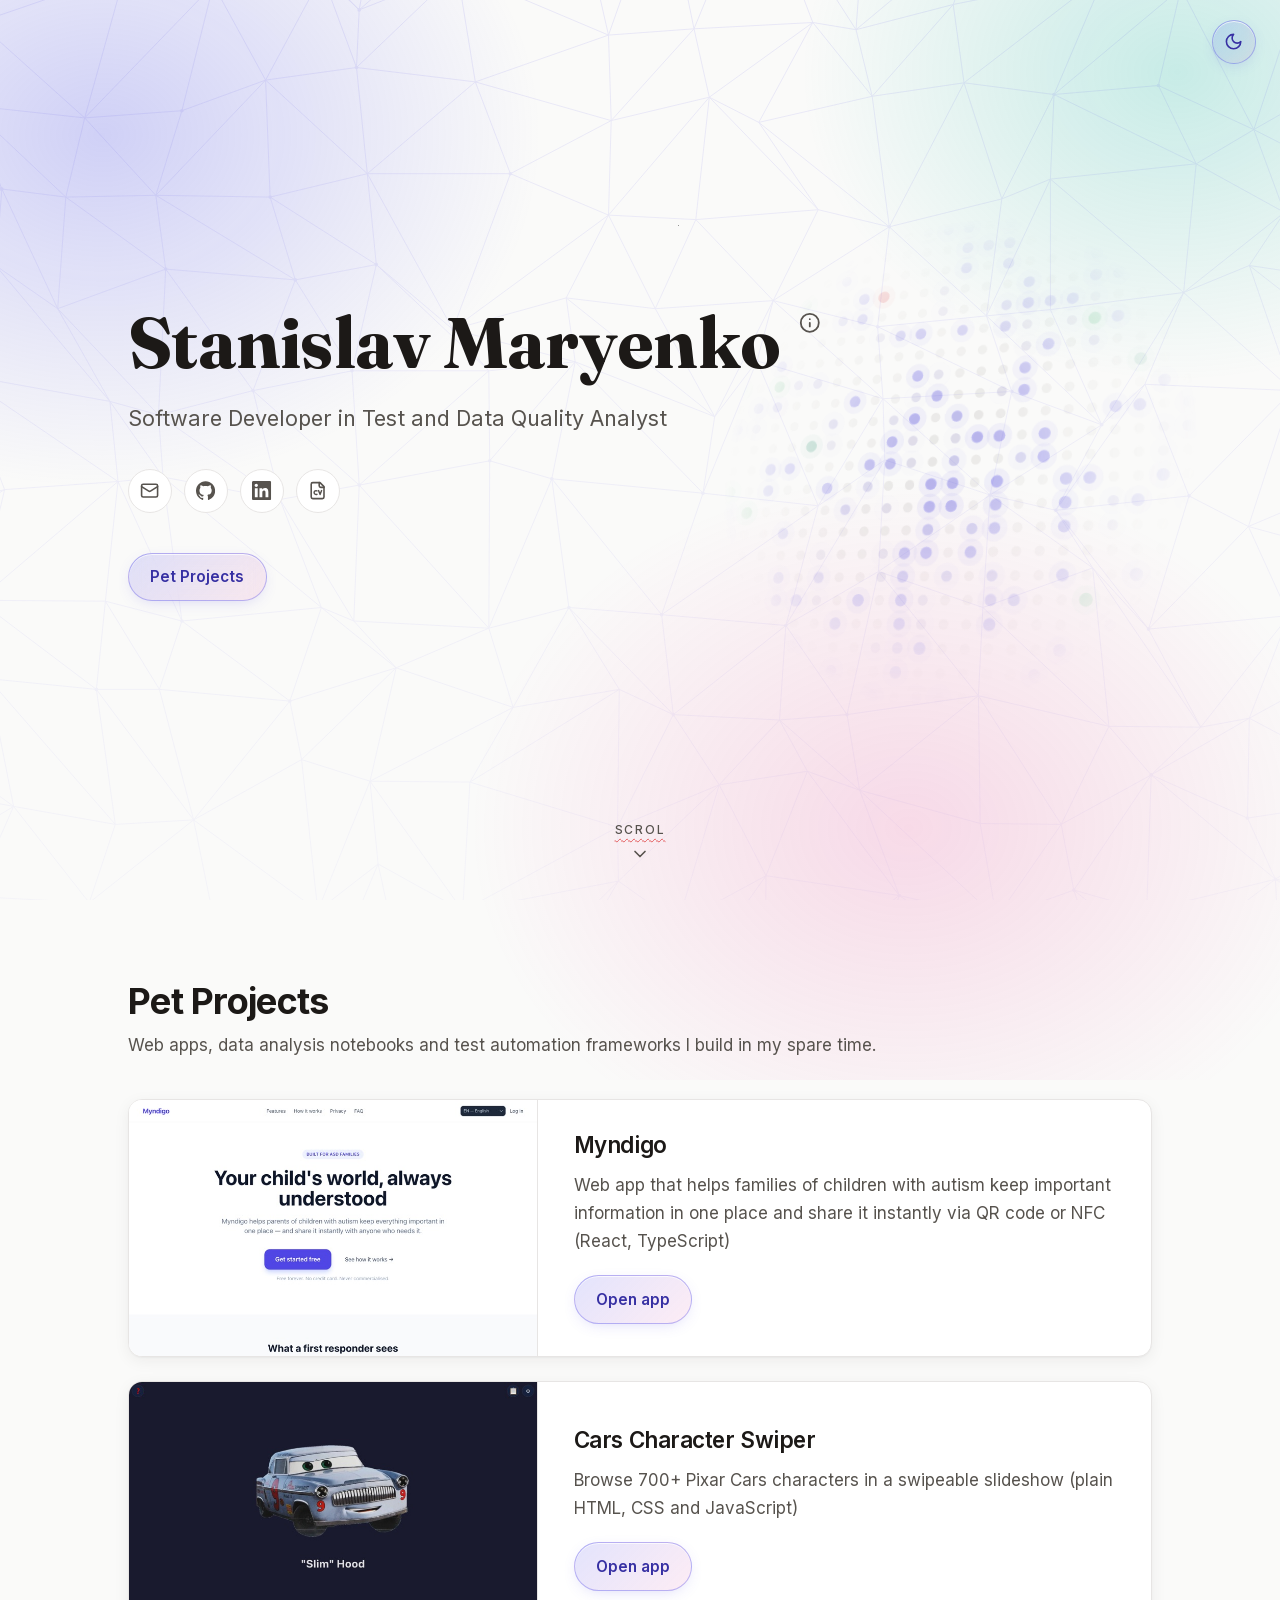
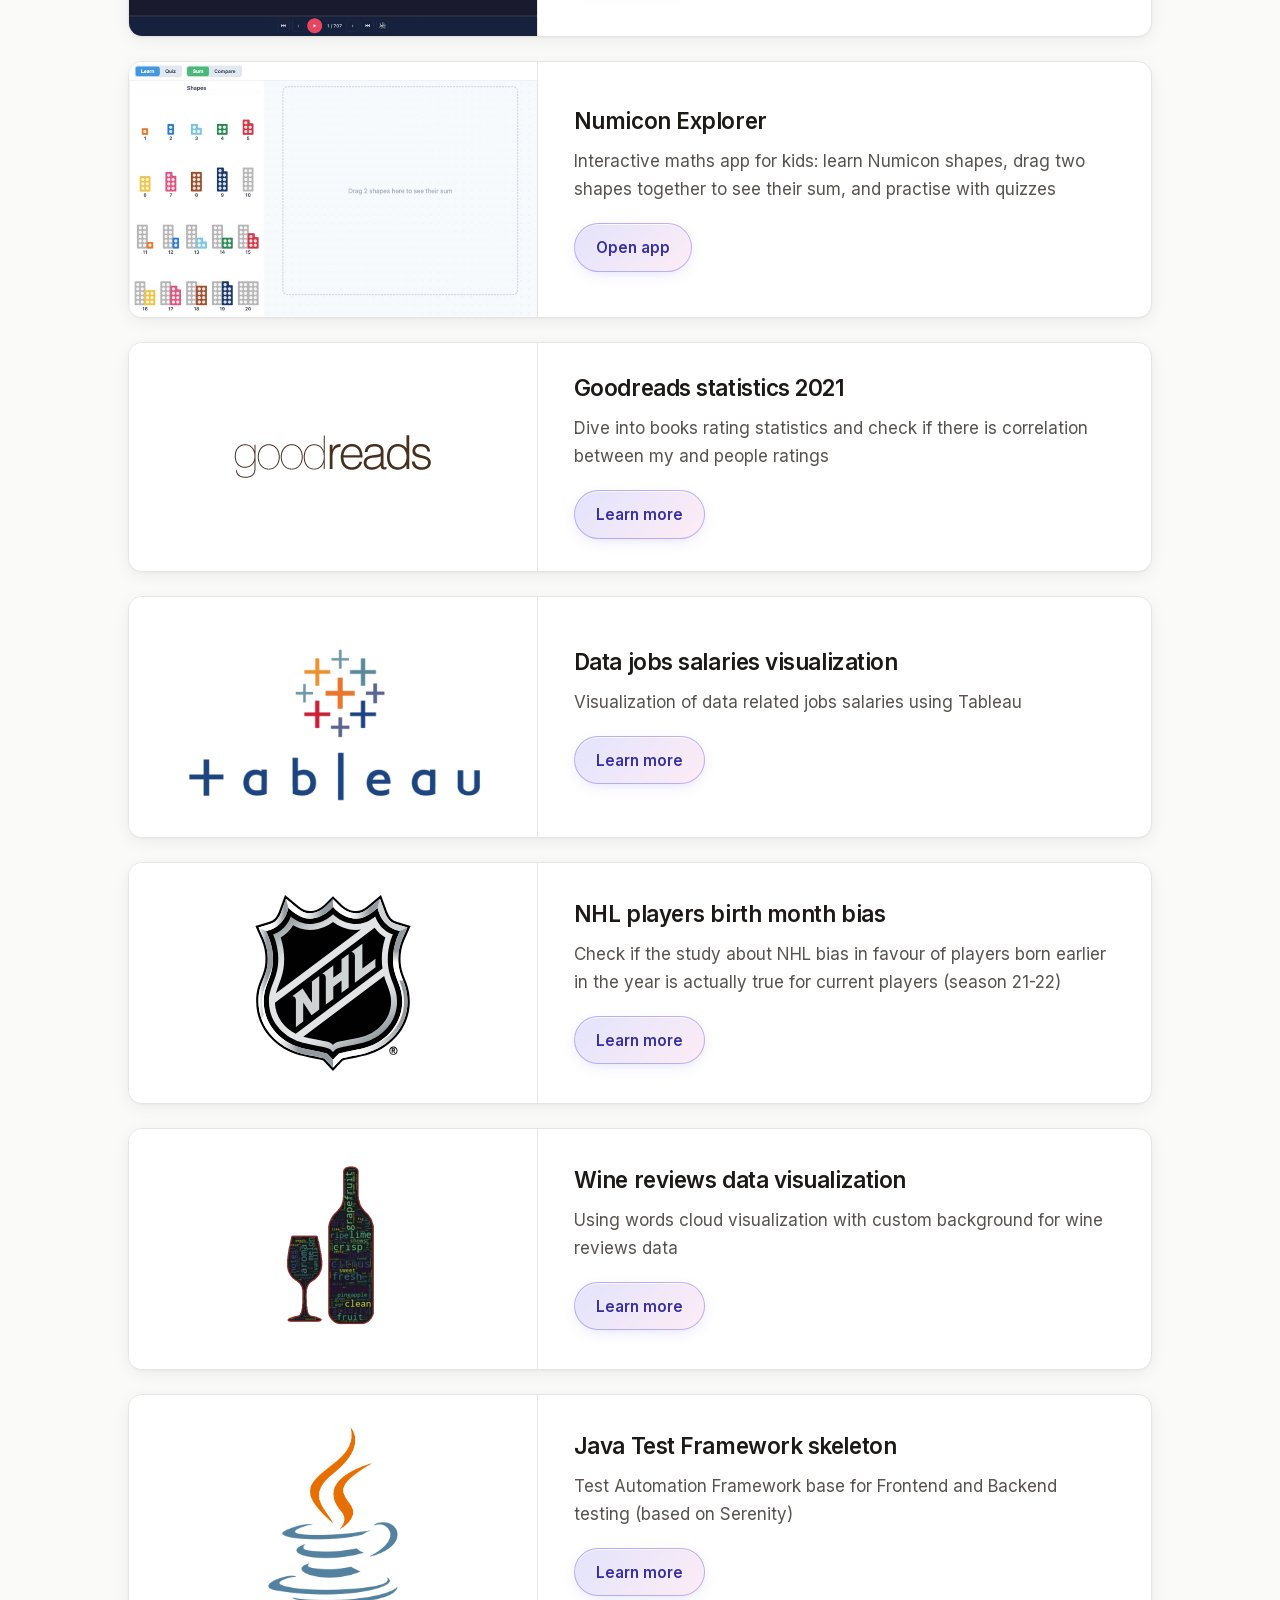
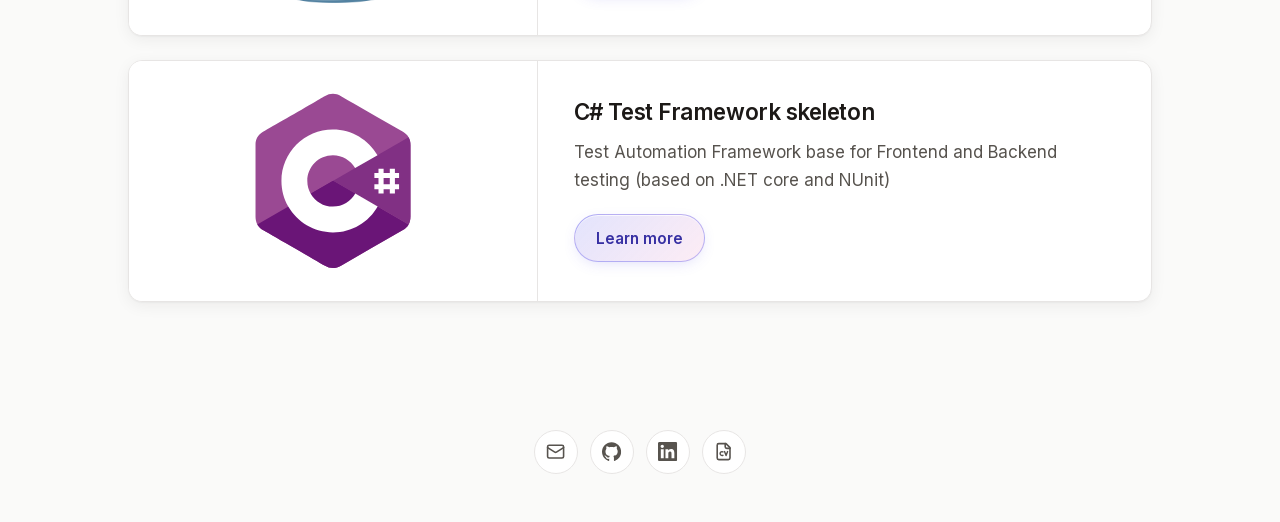
==== index.html @ 6f43a959 "Update site" ====
<!DOCTYPE html>
<!--
	If you're reading this:
	congratulations, you're either a developer,
	a recruiter, or extremely bored.

	Check site.js.
-->
<html lang="en">
	<head>
		<meta charset="utf-8" />
		<meta name="viewport" content="width=device-width, initial-scale=1" />
		<title>Stanislav Maryenko</title>
		<meta name="description" content="Stanislav Maryenko: Software Developer in Test and Data Quality Analyst. Data analysis pet projects and test automation frameworks." />
		<meta name="color-scheme" content="light dark" />

		<!-- Open Graph -->
		<meta property="og:type" content="website" />
		<meta property="og:url" content="https://smaryenko.github.io/" />
		<meta property="og:title" content="Stanislav Maryenko" />
		<meta property="og:description" content="Software Developer in Test and Data Quality Analyst. Data analysis pet projects and test automation frameworks." />
		<meta property="og:image" content="https://smaryenko.github.io/images/og.jpg" />
		<meta property="og:image:type" content="image/jpeg" />
		<meta property="og:image:width" content="1200" />
		<meta property="og:image:height" content="630" />
		<meta property="og:image:alt" content="Stanislav Maryenko, Software Developer in Test and Data Quality Analyst" />
		<meta name="twitter:card" content="summary_large_image" />
		<meta name="twitter:image" content="https://smaryenko.github.io/images/og.jpg" />

		<meta name="twitter:title" content="Stanislav Maryenko" />
		<meta name="twitter:description" content="Software Developer in Test and Data Quality Analyst. Data analysis pet projects and test automation frameworks." />
		<link rel="canonical" href="https://smaryenko.github.io/" />
		<meta name="theme-color" content="#fafaf9" media="(prefers-color-scheme: light)" />
		<meta name="theme-color" content="#0c0a09" media="(prefers-color-scheme: dark)" />

		<link rel="icon" type="image/png" href="images/favicon.png" />
		<link rel="apple-touch-icon" href="images/favicon.png" />
		<link rel="stylesheet" href="assets/css/style.css" />
		<!-- Apply the theme before first paint to avoid a flash -->
		<script>
			(function () {
				var root = document.documentElement, t = null;
				try { t = localStorage.getItem('theme'); } catch (e) {}
				if (t === 'light' || t === 'dark') root.dataset.theme = t;
				var dark = t ? t === 'dark' : !!(window.matchMedia && matchMedia('(prefers-color-scheme: dark)').matches);
				root.classList.toggle('is-dark', dark);
			})();
		</script>
		<script>
			(function () {
				try {
					var nav = performance.getEntriesByType('navigation')[0];
					var n = +sessionStorage.getItem('reloads') || 0;
					if (nav && nav.type === 'reload') sessionStorage.setItem('reloads', ++n);
					var steps = [[5, 1], [5, 2], [5, 5], [6, 10]], total = 0, left = n;
					for (var i = 0; i < steps.length && left > 0; i++) {
						var k = Math.min(left, steps[i][0]);
						total += k * steps[i][1];
						left -= k;
					}
					var root = document.documentElement;
					root.dataset.reloads = n;
					if (total) root.style.setProperty('--fade', Math.min(1, total / 100));
				} catch (e) {}
			})();
		</script>
		<script type="application/ld+json">
			{
				"@context": "https://schema.org",
				"@type": "Person",
				"name": "Stanislav Maryenko",
				"jobTitle": "Software Developer in Test and Data Quality Analyst",
				"url": "https://smaryenko.github.io/",
				"image": "https://smaryenko.github.io/images/og.jpg",
				"sameAs": [
					"https://github.com/smaryenko",
					"https://www.linkedin.com/in/stanislavmaryenko"
				]
			}
		</script>
	</head>
	<body>
		<!-- Icon sprite -->
		<svg xmlns="http://www.w3.org/2000/svg" width="0" height="0" style="position: absolute; overflow: hidden;" aria-hidden="true">
			<symbol id="i-mail" viewBox="0 0 24 24" fill="none" stroke="currentColor" stroke-width="2" stroke-linecap="round" stroke-linejoin="round">
				<rect width="20" height="16" x="2" y="4" rx="2" />
				<path d="m22 7-8.97 5.7a1.94 1.94 0 0 1-2.06 0L2 7" />
			</symbol>
			<symbol id="i-github" viewBox="0 0 24 24" fill="currentColor">
				<path d="M12 .297c-6.63 0-12 5.373-12 12 0 5.303 3.438 9.8 8.205 11.385.6.113.82-.258.82-.577 0-.285-.01-1.04-.015-2.04-3.338.724-4.042-1.61-4.042-1.61C4.422 18.07 3.633 17.7 3.633 17.7c-1.087-.744.084-.729.084-.729 1.205.084 1.838 1.236 1.838 1.236 1.07 1.835 2.809 1.305 3.495.998.108-.776.417-1.305.76-1.605-2.665-.3-5.466-1.332-5.466-5.93 0-1.31.465-2.38 1.235-3.22-.135-.303-.54-1.523.105-3.176 0 0 1.005-.322 3.3 1.23.96-.267 1.98-.399 3-.405 1.02.006 2.04.138 3 .405 2.28-1.552 3.285-1.23 3.285-1.23.645 1.653.24 2.873.12 3.176.765.84 1.23 1.91 1.23 3.22 0 4.61-2.805 5.625-5.475 5.92.42.36.81 1.096.81 2.22 0 1.606-.015 2.896-.015 3.286 0 .315.21.69.825.57C20.565 22.092 24 17.592 24 12.297c0-6.627-5.373-12-12-12" />
			</symbol>
			<symbol id="i-linkedin" viewBox="0 0 24 24" fill="currentColor">
				<path d="M20.447 20.452h-3.554v-5.569c0-1.328-.027-3.037-1.852-3.037-1.853 0-2.136 1.445-2.136 2.939v5.667H9.351V9h3.414v1.561h.046c.477-.9 1.637-1.85 3.37-1.85 3.601 0 4.267 2.37 4.267 5.455v6.286zM5.337 7.433c-1.144 0-2.063-.926-2.063-2.065 0-1.138.92-2.063 2.063-2.063 1.14 0 2.064.925 2.064 2.063 0 1.139-.925 2.065-2.064 2.065zm1.782 13.019H3.555V9h3.564v11.452zM22.225 0H1.771C.792 0 0 .774 0 1.729v20.542C0 23.227.792 24 1.771 24h20.451C23.2 24 24 23.227 24 22.271V1.729C24 .774 23.2 0 22.222 0h.003z" />
			</symbol>
			<symbol id="i-file" viewBox="0 0 24 24" fill="none" stroke="currentColor" stroke-width="2" stroke-linecap="round" stroke-linejoin="round">
				<!-- Document with "CV" lettering -->
				<path d="M15 2H6a2 2 0 0 0-2 2v16a2 2 0 0 0 2 2h12a2 2 0 0 0 2-2V7Z" />
				<path d="M14 2v4a2 2 0 0 0 2 2h4" />
				<path d="M11.2 12.4A2.4 2.4 0 1 0 11.2 16.6" stroke-width="1.8" />
				<path d="M13.2 12l1.9 5 1.9-5" stroke-width="1.8" />
			</symbol>
			<symbol id="i-sun" viewBox="0 0 24 24" fill="none" stroke="currentColor" stroke-width="2" stroke-linecap="round" stroke-linejoin="round">
				<circle cx="12" cy="12" r="4" />
				<path d="M12 2v2M12 20v2M4.93 4.93l1.41 1.41M17.66 17.66l1.41 1.41M2 12h2M20 12h2M6.34 17.66l-1.41 1.41M19.07 4.93l-1.41 1.41" />
			</symbol>
			<symbol id="i-moon" viewBox="0 0 24 24" fill="none" stroke="currentColor" stroke-width="2" stroke-linecap="round" stroke-linejoin="round">
				<path d="M12 3a6 6 0 0 0 9 9 9 9 0 1 1-9-9Z" />
			</symbol>
			<symbol id="i-info" viewBox="0 0 24 24" fill="none" stroke="currentColor" stroke-width="2" stroke-linecap="round" stroke-linejoin="round">
				<circle cx="12" cy="12" r="10" />
				<path d="M12 16v-4M12 8h.01" />
			</symbol>
			<symbol id="i-up" viewBox="0 0 24 24" fill="none" stroke="currentColor" stroke-width="2" stroke-linecap="round" stroke-linejoin="round">
				<path d="m18 15-6-6-6 6" />
			</symbol>
			<symbol id="i-down" viewBox="0 0 24 24" fill="none" stroke="currentColor" stroke-width="2" stroke-linecap="round" stroke-linejoin="round">
				<path d="m6 9 6 6 6-6" />
			</symbol>
		</svg>

		<button type="button" id="theme-toggle" class="theme-toggle" hidden aria-label="Switch to dark theme" aria-pressed="false">
			<svg class="icon-moon" aria-hidden="true"><use href="#i-moon" /></svg>
			<svg class="icon-sun" aria-hidden="true"><use href="#i-sun" /></svg>
		</button>

		<a href="#intro" id="scroll" class="to-top" aria-label="Back to top">
			<svg aria-hidden="true"><use href="#i-up" /></svg>
		</a>

		<main>
			<!-- Intro -->
			<section id="intro" class="hero">
				<div class="container">
					<div class="hero-title">
						<h1 id="hero-name">Stanislav Maryenko</h1>
						<button type="button" id="about-toggle" class="about-toggle" aria-expanded="false" aria-controls="about-panel" aria-label="About me">
							<svg aria-hidden="true"><use href="#i-info" /></svg>
						</button>
						<div id="about-panel" class="about-panel" role="region" aria-labelledby="about-title" hidden>
							<div class="about-head">
								<div>
									<p class="about-dm">DMC-SDET-A-00-00-00-00A-040A-A</p>
									<h2 id="about-title" class="about-title">Description</h2>
								</div>
								<button type="button" class="about-close" aria-label="Close">
									<svg viewBox="0 0 24 24" aria-hidden="true"><path d="M18 6 6 18M6 6l12 12" fill="none" stroke="currentColor" stroke-width="2" stroke-linecap="round" /></svg>
								</button>
							</div>

							<div class="about-cols">
							<div>
							<h3>1. General</h3>
							<p>More than 15 years in quality engineering, in 6 companies and 3 countries. Always happy to help teams find quality problems early and release with confidence.</p>

							<h3>2. Specifications</h3>
							<dl class="about-spec">
								<dt>Experience</dt><dd>Since 2010</dd>
								<dt>Code</dt><dd>Java, C#, Python, JavaScript, SQL</dd>
								<dt>Languages</dt><dd>Ukrainian, English, Dutch (basic)</dd>
								<dt>Education</dt><dd>Master's degree in Mathematics</dd>
								<dt>Certificates</dt><dd>ISTQB, SAFe 4, Google and IBM Data Analytics</dd>
							</dl>
							</div>
							<div>
							<h3>3. Highlights</h3>
							<div class="about-notice about-notice--note">
								<strong>Note</strong>
								<p>I increased the e2e build stability from 50% to 95%.</p>
							</div>
							<div class="about-notice about-notice--pass">
								<strong>Note</strong>
								<p>I decreased the full regression time from 2 weeks to 2 days.</p>
							</div>
							<div class="about-notice about-notice--caution">
								<strong>Note</strong>
								<p>I integrated more than 15 payment providers.</p>
							</div>
							</div>
							</div>
						</div>
					</div>
					<p id="hero-role" class="role">Software Developer in Test and Data Quality Analyst</p>
					<p id="find-egg" class="find-egg" hidden="until-found">Every <span class="find-egg-word">bug</span> is just an undocumented feature.</p>
					<ul id="hero-social" class="icons">
						<li><a id="hero-link-email" href="mailto:gotheg@gmail.com" aria-label="Email" data-tip="Email me"><svg aria-hidden="true"><use href="#i-mail" /></svg></a></li>
						<li><a id="hero-link-github" href="https://github.com/smaryenko?tab=repositories" target="_blank" rel="noopener noreferrer" aria-label="GitHub (opens in new tab)" data-tip="GitHub"><svg aria-hidden="true"><use href="#i-github" /></svg></a></li>
						<li><a id="hero-link-linkedin" href="https://www.linkedin.com/in/stanislavmaryenko" target="_blank" rel="noopener noreferrer" aria-label="LinkedIn (opens in new tab)" data-tip="LinkedIn"><svg aria-hidden="true"><use href="#i-linkedin" /></svg></a></li>
						<li><a id="hero-link-cv" href="https://drive.google.com/file/d/13M-h5vAe_xm4yLZ1hH3_GILYLUgYmLgB/view" target="_blank" rel="noopener noreferrer" aria-label="CV (opens in Google Drive, new tab)" data-tip="View CV"><svg aria-hidden="true"><use href="#i-file" /></svg></a></li>
					</ul>
					<a href="#one" id="hero-cta" class="button">Pet Projects</a>
				</div>
				<section id="hero-timeline" class="hero-timeline" aria-label="A short history of famous software bugs" hidden>
					<div id="tl-detail" class="tl-detail" aria-live="polite"></div>
					<p class="hero-timeline-intro">Leaving already? First, a short history of bugs that shipped.</p>
					<ol class="hero-timeline-track"></ol>
				</section>
				<!-- Decorative pass/fail heatmap -->
				<canvas id="hero-grid" class="test-grid" aria-hidden="true"></canvas>
				<div class="grid-tip" aria-hidden="true"></div>
				<span id="scroll-hint-label" class="scroll-hint-label is-typo" aria-hidden="true">Scrol</span>
				<a href="#one" id="scroll-hint" class="scroll-hint" aria-label="Scroll to projects">
					<svg id="scroll-hint-arrow" aria-hidden="true"><use href="#i-down" /></svg>
				</a>
			</section>

			<!-- Projects -->
			<section id="one" class="projects" aria-labelledby="projects-title">
				<div class="container">
					<header class="section-head">
						<h2 id="projects-title">Pet Projects</h2>
						<p>Web apps, data analysis notebooks and test automation frameworks I build in my spare time.</p>
					</header>

					<article class="project">
						<div class="project-image project-image--shot"><img src="images/myndigo.jpg" width="800" height="500" alt="Screenshot of the Myndigo home page" loading="lazy" /></div>
						<div class="project-body">
							<h3>Myndigo</h3>
							<p>Web app that helps families of children with autism keep important information in one place and share it instantly via QR code or NFC (React, TypeScript)</p>
							<a href="https://smaryenko.github.io/myndigo/" target="_blank" rel="noopener noreferrer" class="button">Open app<span class="sr-only"> (opens in new tab)</span></a>
						</div>
					</article>

					<article class="project">
						<div class="project-image project-image--shot"><img src="images/cars.jpg" width="800" height="500" alt="Screenshot of the Cars Character Swiper app" loading="lazy" /></div>
						<div class="project-body">
							<h3>Cars Character Swiper</h3>
							<p>Browse 700+ Pixar Cars characters in a swipeable slideshow (plain HTML, CSS and JavaScript)</p>
							<a href="https://smaryenko.github.io/cars/" target="_blank" rel="noopener noreferrer" class="button">Open app<span class="sr-only"> (opens in new tab)</span></a>
						</div>
					</article>

					<article class="project">
						<div class="project-image project-image--shot"><img src="images/school.jpg" width="800" height="500" alt="Screenshot of the Numicon Explorer app" loading="lazy" /></div>
						<div class="project-body">
							<h3>Numicon Explorer</h3>
							<p>Interactive maths app for kids: learn Numicon shapes, drag two shapes together to see their sum, and practise with quizzes</p>
							<a href="https://smaryenko.github.io/school/" target="_blank" rel="noopener noreferrer" class="button">Open app<span class="sr-only"> (opens in new tab)</span></a>
						</div>
					</article>

					<article class="project">
						<div class="project-image"><img src="images/goodreads.png" width="197" height="43" alt="Goodreads logo" loading="lazy" /></div>
						<div class="project-body">
							<h3>Goodreads statistics 2021</h3>
							<p>Dive into books rating statistics and check if there is correlation between my and people ratings</p>
							<a href="https://nbviewer.org/github/smaryenko/notebooks/blob/main/goodreads/goodreads_2021.ipynb" target="_blank" rel="noopener noreferrer" class="button">Learn more<span class="sr-only"> (opens in new tab)</span></a>
						</div>
					</article>

					<article class="project">
						<div class="project-image"><img src="images/tableau.png" width="393" height="226" alt="Tableau logo" loading="lazy" /></div>
						<div class="project-body">
							<h3>Data jobs salaries visualization</h3>
							<p>Visualization of data related jobs salaries using Tableau</p>
							<a href="https://public.tableau.com/app/profile/stanislav.maryenko/viz/Datajobsalaries/Datajobssalaries" target="_blank" rel="noopener noreferrer" class="button">Learn more<span class="sr-only"> (opens in new tab)</span></a>
						</div>
					</article>

					<article class="project">
						<div class="project-image"><img src="images/nhl.svg" width="960" height="640" alt="NHL logo" loading="lazy" /></div>
						<div class="project-body">
							<h3>NHL players birth month bias</h3>
							<p>Check if the study about NHL bias in favour of players born earlier in the year is actually true for current players (season 21-22)</p>
							<a href="https://nbviewer.org/github/smaryenko/notebooks/blob/main/nhl/NHL.ipynb" target="_blank" rel="noopener noreferrer" class="button">Learn more<span class="sr-only"> (opens in new tab)</span></a>
						</div>
					</article>

					<article class="project">
						<div class="project-image"><img src="images/wine.png" width="352" height="352" alt="Wine bottle illustration" loading="lazy" /></div>
						<div class="project-body">
							<h3>Wine reviews data visualization</h3>
							<p>Using words cloud visualization with custom background for wine reviews data</p>
							<a href="https://nbviewer.org/github/smaryenko/notebooks/blob/main/wine/Wine.ipynb" target="_blank" rel="noopener noreferrer" class="button">Learn more<span class="sr-only"> (opens in new tab)</span></a>
						</div>
					</article>

					<article class="project">
						<div class="project-image"><img src="images/java.png" width="379" height="512" alt="Java logo" loading="lazy" /></div>
						<div class="project-body">
							<h3>Java Test Framework skeleton</h3>
							<p>Test Automation Framework base for Frontend and Backend testing (based on Serenity)</p>
							<a href="https://github.com/smaryenko/serenity" target="_blank" rel="noopener noreferrer" class="button">Learn more<span class="sr-only"> (opens in new tab)</span></a>
						</div>
					</article>

					<article class="project">
						<div class="project-image"><img src="images/csharp.svg" width="758" height="861" alt="C# logo" loading="lazy" /></div>
						<div class="project-body">
							<h3>C# Test Framework skeleton</h3>
							<p>Test Automation Framework base for Frontend and Backend testing (based on .NET core and NUnit)</p>
							<a href="https://github.com/smaryenko/Trello" target="_blank" rel="noopener noreferrer" class="button">Learn more<span class="sr-only"> (opens in new tab)</span></a>
						</div>
					</article>
				</div>
			</section>
		</main>

		<!-- Footer -->
		<footer id="site-footer" class="footer">
			<div class="container">
				<ul id="footer-social" class="icons">
					<li><a id="footer-link-email" href="mailto:gotheg@gmail.com" aria-label="Email" data-tip="Email me"><svg aria-hidden="true"><use href="#i-mail" /></svg></a></li>
					<li><a id="footer-link-github" href="https://github.com/smaryenko?tab=repositories" target="_blank" rel="noopener noreferrer" aria-label="GitHub (opens in new tab)" data-tip="GitHub"><svg aria-hidden="true"><use href="#i-github" /></svg></a></li>
					<li><a id="footer-link-linkedin" href="https://www.linkedin.com/in/stanislavmaryenko" target="_blank" rel="noopener noreferrer" aria-label="LinkedIn (opens in new tab)" data-tip="LinkedIn"><svg aria-hidden="true"><use href="#i-linkedin" /></svg></a></li>
					<li><a id="footer-link-cv" href="https://drive.google.com/file/d/13M-h5vAe_xm4yLZ1hH3_GILYLUgYmLgB/view" target="_blank" rel="noopener noreferrer" aria-label="CV (opens in Google Drive, new tab)" data-tip="View CV"><svg aria-hidden="true"><use href="#i-file" /></svg></a></li>
				</ul>
			</div>
		</footer>

		<dialog id="not-found" class="report" aria-labelledby="report-title">
			<header class="report-head">
				<span class="report-badge">FAILED</span>
				<h2 id="report-title">test_404 · page_should_exist</h2>
				<span class="report-time"></span>
			</header>
			<pre class="report-body"><span class="report-error">AssertionError: expected page to exist</span>

  <span class="report-dim">expected:</span> <span class="report-pass">200 OK</span>
  <span class="report-dim">received:</span> <span class="report-fail">404 Not Found</span>

  <span class="report-dim">at</span> Browser.navigate (<span class="report-path">smaryenko.github.io/???</span>)
  <span class="report-dim">at</span> Visitor.click (<span class="report-path">hero/test-grid:404</span>)
  <span class="report-dim">at</span> Curiosity.explore (<span class="report-path">human.js:1</span>)

<span class="report-dim">1 failed, 483 passed · flaky? probably not.</span></pre>
			<form method="dialog" class="report-actions">
				<button type="submit" class="button">← Go back</button>
			</form>
		</dialog>

		<template id="term-template">
			<dialog class="term" aria-label="Hidden terminal">
				<div class="term-bar">
					<span>qa@smaryenko: ~</span>
					<button type="button" class="term-close" aria-label="Close terminal">×</button>
				</div>
				<div class="term-out" aria-live="polite"></div>
				<form class="term-line">
					<label for="term-input" aria-hidden="true">&gt;</label>
					<input id="term-input" autocomplete="off" autocapitalize="off" spellcheck="false" aria-label="Command" />
				</form>
			</dialog>
		</template>

		<template id="freeze-template">
			<div class="freeze">
				<div class="win" role="alertdialog" aria-modal="true" aria-labelledby="win-title" aria-describedby="win-text" tabindex="-1">
					<div class="win-title" id="win-title">Theme Switcher</div>
					<div class="win-body">
						<div class="win-icon" aria-hidden="true">!</div>
						<p id="win-text">Theme Switcher is not responding.<br />
						Too many light switches detected. Keyboard and mouse are disabled while it cools down.<br /><br />
						Please wait <b class="win-count"></b> seconds...</p>
					</div>
					<div class="win-progress" aria-hidden="true"><span></span></div>
					<div class="win-actions"><button type="button" disabled>End Task</button><button type="button" disabled>Wait</button></div>
				</div>
			</div>
		</template>

		<script src="assets/js/site.js" defer></script>
		<script src="assets/js/theme.js" defer></script>
		<script src="assets/js/grid.js" defer></script>
		<script src="assets/js/terminal.js" defer></script>
		<script src="assets/js/timeline.js" defer></script>
		<script src="assets/js/utils.js" defer></script>
		<script src="assets/js/offline.js" defer></script>
		<script src="assets/js/about.js" defer></script>
		<script src="assets/js/sw-register.js" defer></script>
	</body>
</html>
---- assets/css/style.css ----
/* Fonts (self-hosted variable fonts, latin subset) */
@font-face {
	font-family: "Inter";
	font-style: normal;
	font-weight: 400 700;
	font-display: swap;
	src: url("../fonts/inter-latin.woff2") format("woff2");
	unicode-range: U+0000-00FF, U+0131, U+0152-0153, U+02BB-02BC, U+02C6, U+02DA, U+02DC, U+0304, U+0308, U+0329, U+2000-206F, U+20AC, U+2122, U+2191, U+2193, U+2212, U+2215, U+FEFF, U+FFFD;
}

@font-face {
	font-family: "Fraunces";
	font-style: normal;
	font-weight: 600 700;
	font-display: swap;
	src: url("../fonts/fraunces-latin.woff2") format("woff2");
	unicode-range: U+0000-00FF, U+0131, U+0152-0153, U+02BB-02BC, U+02C6, U+02DA, U+02DC, U+0304, U+0308, U+0329, U+2000-206F, U+20AC, U+2122, U+2191, U+2193, U+2212, U+2215, U+FEFF, U+FFFD;
}

/* Theme: light-dark(light, dark) follows color-scheme, which follows the
   system setting unless the toggle pins it with data-theme. */
:root {
	color-scheme: light dark;
	--bg: light-dark(#fafaf9, #0c0a09);
	--surface: light-dark(#ffffff, #1c1917);
	--border: light-dark(#e7e5e4, #292524);
	--text: light-dark(#1c1917, #f5f5f4);
	--muted: light-dark(#57534e, #a8a29e);
	--accent: light-dark(#4f46e5, #818cf8);
	--accent-hover: light-dark(#4338ca, #a5b4fc);
	--accent-text: light-dark(#ffffff, #0c0a09);
	--glow: light-dark(rgba(79, 70, 229, 0.12), rgba(129, 140, 248, 0.14));
	--blob-1: light-dark(rgba(99, 102, 241, 0.28), rgba(99, 102, 241, 0.45));
	--blob-2: light-dark(rgba(20, 184, 166, 0.22), rgba(20, 184, 166, 0.30));
	--blob-3: light-dark(rgba(236, 72, 153, 0.18), rgba(236, 72, 153, 0.28));
	--lines: light-dark(rgba(79, 70, 229, 0.11), rgba(165, 180, 252, 0.09));
	--glass-bg: linear-gradient(135deg, light-dark(rgba(99, 102, 241, 0.18), rgba(129, 140, 248, 0.22)), rgba(236, 72, 153, 0.10));
	--glass-bg-hover: linear-gradient(135deg, light-dark(rgba(99, 102, 241, 0.28), rgba(129, 140, 248, 0.34)), light-dark(rgba(236, 72, 153, 0.16), rgba(236, 72, 153, 0.18)));
	--glass-border: light-dark(rgba(79, 70, 229, 0.35), rgba(165, 180, 252, 0.35));
	--glass-text: light-dark(#3730a3, #e0e7ff);
	--glass-highlight: light-dark(rgba(255, 255, 255, 0.7), rgba(255, 255, 255, 0.18));
	--glass-glow: light-dark(rgba(79, 70, 229, 0.25), rgba(129, 140, 248, 0.35));
	--shadow: 0 1px 2px light-dark(rgba(28, 25, 23, 0.04), rgba(0, 0, 0, 0.3)), 0 4px 16px light-dark(rgba(28, 25, 23, 0.06), rgba(0, 0, 0, 0.3));
	--shadow-hover: 0 2px 4px light-dark(rgba(28, 25, 23, 0.06), rgba(0, 0, 0, 0.4)), 0 12px 32px light-dark(rgba(28, 25, 23, 0.1), rgba(0, 0, 0, 0.45));
	--pass: light-dark(#16a34a, #4ade80);
	--fail: light-dark(#dc2626, #f87171);
	--queued: light-dark(#4f46e5, #818cf8);
	--radius: 14px;
}

:root[data-theme="light"] { color-scheme: light; }
:root[data-theme="dark"] { color-scheme: dark; }

@supports not (color: light-dark(#000, #fff)) {
	:root {
		--bg: #fafaf9;
		--surface: #ffffff;
		--border: #e7e5e4;
		--text: #1c1917;
		--muted: #57534e;
		--accent: #4f46e5;
		--accent-hover: #4338ca;
		--accent-text: #ffffff;
		--glow: rgba(79, 70, 229, 0.12);
		--blob-1: rgba(99, 102, 241, 0.28);
		--blob-2: rgba(20, 184, 166, 0.22);
		--blob-3: rgba(236, 72, 153, 0.18);
		--lines: rgba(79, 70, 229, 0.11);
		--glass-bg: linear-gradient(135deg, rgba(99, 102, 241, 0.18), rgba(236, 72, 153, 0.10));
		--glass-bg-hover: linear-gradient(135deg, rgba(99, 102, 241, 0.28), rgba(236, 72, 153, 0.16));
		--glass-border: rgba(79, 70, 229, 0.35);
		--glass-text: #3730a3;
		--glass-highlight: rgba(255, 255, 255, 0.7);
		--glass-glow: rgba(79, 70, 229, 0.25);
		--shadow: 0 1px 2px rgba(28, 25, 23, 0.04), 0 4px 16px rgba(28, 25, 23, 0.06);
		--shadow-hover: 0 2px 4px rgba(28, 25, 23, 0.06), 0 12px 32px rgba(28, 25, 23, 0.1);
		--pass: #16a34a;
		--fail: #dc2626;
		--queued: #4f46e5;
	}

	:root.is-dark {
		--bg: #0c0a09;
		--surface: #1c1917;
		--border: #292524;
		--text: #f5f5f4;
		--muted: #a8a29e;
		--accent: #818cf8;
		--accent-hover: #a5b4fc;
		--accent-text: #0c0a09;
		--glow: rgba(129, 140, 248, 0.14);
		--blob-1: rgba(99, 102, 241, 0.45);
		--blob-2: rgba(20, 184, 166, 0.30);
		--blob-3: rgba(236, 72, 153, 0.28);
		--lines: rgba(165, 180, 252, 0.09);
		--glass-bg: linear-gradient(135deg, rgba(129, 140, 248, 0.22), rgba(236, 72, 153, 0.10));
		--glass-bg-hover: linear-gradient(135deg, rgba(129, 140, 248, 0.34), rgba(236, 72, 153, 0.18));
		--glass-border: rgba(165, 180, 252, 0.35);
		--glass-text: #e0e7ff;
		--glass-highlight: rgba(255, 255, 255, 0.18);
		--glass-glow: rgba(129, 140, 248, 0.35);
		--shadow: 0 1px 2px rgba(0, 0, 0, 0.3), 0 4px 16px rgba(0, 0, 0, 0.3);
		--shadow-hover: 0 2px 4px rgba(0, 0, 0, 0.4), 0 12px 32px rgba(0, 0, 0, 0.45);
		--pass: #4ade80;
		--fail: #f87171;
		--queued: #818cf8;
	}
}

/* Browsers without <dialog> would render closed dialogs inline. */
dialog:not([open]) {
	display: none;
}

/* Base */
*,
*::before,
*::after {
	box-sizing: border-box;
}

html {
	scroll-behavior: smooth;
	/* No grey/blue flash on tap in mobile WebKit/Blink; elements have their own
	   hover/active/focus-visible styles. Inherited, so it covers everything. */
	-webkit-tap-highlight-color: transparent;
}

body {
	margin: 0;
	background: var(--bg);
	position: relative;
	isolation: isolate;
	color: var(--text);
	font-family: "Inter", system-ui, -apple-system, "Segoe UI", Roboto, sans-serif;
	font-size: 1.0625rem;
	line-height: 1.65;
	-webkit-font-smoothing: antialiased;
}

h1,
h2,
h3 {
	margin: 0;
	line-height: 1.2;
	letter-spacing: -0.02em;
}

p {
	margin: 0;
}

img {
	max-width: 100%;
	height: auto;
	display: block;
}

a {
	color: var(--accent);
}

:focus-visible {
	outline: 2px solid var(--accent);
	outline-offset: 3px;
	border-radius: 6px;
}

/* Visually hidden, still read by screen readers */
.sr-only {
	position: absolute;
	width: 1px;
	height: 1px;
	margin: -1px;
	padding: 0;
	overflow: hidden;
	clip-path: inset(50%);
	white-space: nowrap;
	border: 0;
}

.find-egg {
	position: absolute;
	left: 0;
	top: calc(100% + 0.75rem);
	margin: 0;
	max-width: 36rem;
	color: var(--muted);
	font: 0.9rem/1.5 ui-monospace, SFMono-Regular, Menlo, monospace;
	opacity: 0.8;
}

.find-egg-word {
	border-radius: 3px;
	transition: color 0.3s ease, background-color 0.3s ease;
}

.find-egg-word.found {
	color: #fff;
	background-color: var(--fail);
	padding: 0 0.2em;
}

.container {
	width: min(100% - 3rem, 64rem);
	margin-inline: auto;
}

/* Button */
.button {
	display: inline-block;
	padding: 0.7em 1.4em;
	border: 1px solid var(--glass-border);
	border-radius: 999px;
	background: var(--glass-bg);
	-webkit-backdrop-filter: blur(12px) saturate(160%);
	backdrop-filter: blur(12px) saturate(160%);
	box-shadow: inset 0 1px 0 var(--glass-highlight), 0 4px 16px -6px var(--glass-glow);
	color: var(--glass-text);
	font-weight: 600;
	font-size: 0.95rem;
	text-decoration: none;
	transition: background 0.2s ease, box-shadow 0.2s ease, transform 0.2s ease;
}

.button:hover {
	background: var(--glass-bg-hover);
	box-shadow: inset 0 1px 0 var(--glass-highlight), 0 8px 24px -6px var(--glass-glow);
	transform: translateY(-1px);
}

/* Icons */
.icons {
	display: flex;
	gap: 0.75rem;
	list-style: none;
	margin: 0;
	padding: 0;
}

.icons a {
	display: grid;
	place-items: center;
	width: 2.75rem;
	height: 2.75rem;
	border: 1px solid var(--border);
	border-radius: 50%;
	background: var(--surface);
	color: var(--muted);
	transition: color 0.2s ease, border-color 0.2s ease, transform 0.2s ease;
}

.icons a:hover {
	color: var(--accent);
	border-color: var(--accent);
	transform: translateY(-2px);
}

/* Hover/focus tooltips: <a data-tip="…"> */
[data-tip] {
	position: relative;
}

[data-tip]::after {
	content: attr(data-tip);
	position: absolute;
	left: 50%;
	bottom: calc(100% + 8px);
	z-index: 30;
	padding: 0.3rem 0.6rem;
	border: 1px solid var(--border);
	border-radius: 8px;
	background: var(--surface);
	box-shadow: var(--shadow);
	color: var(--text);
	font: 500 0.75rem/1.3 "Inter", system-ui, sans-serif;
	white-space: nowrap;
	pointer-events: none;
	opacity: 0;
	translate: -50% 4px;
	transition: opacity 0.15s ease, translate 0.15s ease;
}

[data-tip]:hover::after,
[data-tip]:focus-visible::after {
	opacity: 1;
	translate: -50% 0;
}

/* Tooltip below (for buttons at the top of the screen) */
[data-tip-pos="below"]::after {
	bottom: auto;
	top: calc(100% + 8px);
}

/* Tooltip to the left (for buttons at the screen's right edge) */
[data-tip-pos="left"]::after {
	left: auto;
	right: calc(100% + 8px);
	bottom: 50%;
	translate: 4px 50%;
}

[data-tip-pos="left"]:hover::after,
[data-tip-pos="left"]:focus-visible::after {
	translate: 0 50%;
}

.icons svg {
	width: 1.2rem;
	height: 1.2rem;
}

/* Hero */
.hero {
	position: relative;
	min-height: 100vh;
	min-height: 100svh;
	display: flex;
	align-items: center;
	padding: 4rem 0;
	background: transparent;
	overflow-x: clip;
}

.hero h1 {
	font-family: 'Fraunces', Georgia, serif;
	font-optical-sizing: auto;
	font-size: clamp(2.5rem, 7vw, 4.5rem);
	font-weight: 700;
	letter-spacing: -0.01em;
}

.hero h1 .word {
	white-space: nowrap;
}

.hero h1 .letter {
	display: inline-block;
	transition: color 0.2s ease;
}

.hero h1 .letter.is-hit {
	color: var(--pass);
}

.hero h1 .letter.is-miss {
	animation: letter-miss 0.4s ease;
}

.hero h1.name-run .letter {
	animation: letter-run 1.4s cubic-bezier(0.3, 0.7, 0.4, 1) both;
	animation-delay: calc(var(--i) * 55ms);
}

@keyframes letter-miss {
	0%, 100% { translate: 0; color: inherit; }
	20%, 60% { translate: -0.06em 0; color: var(--fail); }
	40%, 80% { translate: 0.06em 0; color: var(--fail); }
}

@keyframes letter-run {
	0% { translate: 0; rotate: 0deg; color: inherit; }
	20% { translate: 0 -0.22em; rotate: -6deg; color: var(--accent); }
	45% { translate: 0 0.05em; rotate: 3deg; color: var(--pass); }
	65% { translate: 0 -0.05em; rotate: 0deg; color: var(--pass); }
	100% { translate: 0; rotate: 0deg; color: inherit; }
}

@media (prefers-reduced-motion: reduce) {
	.hero h1 .letter.is-miss { animation: none; color: var(--fail); }

	@keyframes letter-run {
		0%, 100% { color: inherit; }
		30%, 70% { color: var(--pass); }
	}
}

.hero h1 .letter.has-deco {
	position: relative;
}

.letter-deco {
	position: absolute;
	left: 50%;
	bottom: 100%;
	pointer-events: none;
	transform-origin: bottom center;
	animation: deco-pop 0.5s cubic-bezier(0.34, 1.56, 0.64, 1) both;
}

.letter-deco svg {
	display: block;
	width: 100%;
	height: 100%;
	overflow: visible;
	filter: drop-shadow(0 2px 3px rgba(0, 0, 0, 0.25));
}

.letter-deco[data-kind="birthday"],
.letter-deco[data-kind="xmas"] {
	width: 1.2em;
	height: 1.2em;
}

.letter-deco[data-kind="birthday"] {
	translate: -50% 0.12em;
	animation-name: deco-pop, deco-bob;
	animation-duration: 0.5s, 2.6s;
	animation-timing-function: cubic-bezier(0.34, 1.56, 0.64, 1), ease-in-out;
	animation-iteration-count: 1, infinite;
	animation-delay: 0s, 0.5s;
}

.letter-deco[data-kind="xmas"] {
	translate: -42% 0.16em;
	rotate: -14deg;
	animation-name: deco-pop, deco-sway;
	animation-duration: 0.5s, 3s;
	animation-timing-function: cubic-bezier(0.34, 1.56, 0.64, 1), ease-in-out;
	animation-iteration-count: 1, infinite;
	animation-delay: 0s, 0.5s;
}

@keyframes deco-pop {
	0% { opacity: 0; scale: 0.3; }
	100% { opacity: 1; scale: 1; }
}

@keyframes deco-bob {
	0%, 100% { translate: -50% 0.12em; }
	50% { translate: -50% -0.02em; }
}

@keyframes deco-sway {
	0%, 100% { rotate: -14deg; }
	50% { rotate: -6deg; }
}

@media (prefers-reduced-motion: reduce) {
	.letter-deco { animation: none; opacity: 1; scale: 1; }
	.letter-deco[data-kind="birthday"] { animation: none; }
	.letter-deco[data-kind="xmas"] { animation: none; }
}

/* Name + info button + info panel */
.hero-title {
	position: relative;
	display: flex;
	align-items: flex-start;
	gap: 0.5rem;
	width: fit-content;
	max-width: 100%;
	z-index: 5;
}

/* Let the name wrap next to the button on narrow screens */
.hero .hero-title h1 {
	flex: 0 1 auto;
	min-width: 0;
	width: auto;
}

.about-toggle {
	flex: none;
	display: grid;
	place-items: center;
	/* 44px tap target, icon drawn smaller inside */
	width: 2.75rem;
	height: 2.75rem;
	margin-top: 0.15em;
	padding: 0;
	border: 0;
	border-radius: 50%;
	background: transparent;
	color: var(--muted);
	cursor: pointer;
	touch-action: manipulation;
	transition: color 0.2s ease, background-color 0.2s ease;
}

.about-toggle svg {
	width: 1.35rem;
	height: 1.35rem;
}

.about-toggle:hover,
.about-toggle[aria-expanded="true"] {
	color: var(--accent);
	background: var(--glow);
}

.about-panel {
	position: absolute;
	top: calc(100% + 0.5rem);
	left: 0;
	z-index: 20;
	width: min(28rem, calc(100vw - 3rem));
	padding: 0.9rem 1.1rem;
	border: 1px solid var(--border);
	border-radius: var(--radius);
	background: var(--surface);
	box-shadow: var(--shadow-hover);
	color: var(--text);
	font-size: 0.95rem;
	line-height: 1.5;
	animation: about-in 0.15s ease;
}

/* Keep the open panel above the other hero layers */
.hero .container:has(.about-panel:not([hidden])) {
	z-index: 10;
}

.about-panel[hidden] {
	display: none;
}

/* Technical-manual look */
.about-dm {
	margin-bottom: 0.25rem;
	color: var(--muted);
	font: 0.7rem/1.4 ui-monospace, SFMono-Regular, Menlo, monospace;
	overflow-wrap: anywhere;
}

/* Title row: code + title on the left, close button on the right */
.about-head {
	display: flex;
	align-items: center;
	justify-content: space-between;
	gap: 0.5rem;
	margin-bottom: 0.75rem;
	padding-bottom: 0.5rem;
	border-bottom: 1px solid var(--border);
}

.about-title {
	font-size: 0.85rem;
	font-weight: 700;
	letter-spacing: 0.04em;
	text-transform: uppercase;
}

.about-panel h3 {
	margin: 0.9rem 0 0.35rem;
	font-size: 0.8rem;
	font-weight: 700;
	letter-spacing: 0.04em;
	text-transform: uppercase;
	color: var(--muted);
}

.about-spec {
	display: grid;
	grid-template-columns: auto 1fr;
	gap: 0.3rem 0.9rem;
	margin: 0;
	font-size: 0.875rem;
}

.about-spec dt {
	color: var(--muted);
}

.about-spec dd {
	margin: 0;
}

.about-notice {
	margin-top: 0.75rem;
	padding: 0.5rem 0.75rem;
	border: 1px solid;
	border-left-width: 4px;
	border-radius: 8px;
	font-size: 0.875rem;
}

.about-notice strong {
	display: block;
	font-size: 0.75rem;
	letter-spacing: 0.08em;
	text-transform: uppercase;
}

.about-notice--note { border-color: var(--queued); }
.about-notice--note strong { color: var(--queued); }
.about-notice--pass { border-color: var(--pass); }
.about-notice--pass strong { color: var(--pass); }
.about-notice--caution { border-color: #d97706; }
.about-notice--caution strong { color: #d97706; }

.about-panel h3 + .about-notice { margin-top: 0; }
.about-notice + .about-notice { margin-top: 0.4rem; }

/* Wide screens: two columns so the panel stays short */
.about-cols {
	display: grid;
	gap: 0 1.5rem;
}

@media (min-width: 761px) {
	.about-panel { width: min(60rem, calc(100vw - 3rem)); }
	.about-cols { grid-template-columns: 1fr 1fr; }
}

.about-close {
	display: none;
}

/* Phones: pin the panel to the top of the screen (over the name) so it can
   use the full screen height, with its own close button */
@media (max-width: 760px) {
	.hero .container:has(.about-panel:not([hidden])) {
		z-index: 15;
	}

	.about-panel {
		position: fixed;
		/* Centred vertically on the screen */
		top: 50%;
		transform: translateY(-50%);
		left: 0.75rem;
		right: 0.75rem;
		width: auto;
	}

	.about-close {
		flex: none;
		display: grid;
		place-items: center;
		/* 44px tap target; negative margin keeps the row height compact */
		width: 2.75rem;
		height: 2.75rem;
		margin: -0.6rem -0.6rem -0.6rem 0;
		padding: 0;
		border: 0;
		border-radius: 50%;
		background: transparent;
		color: var(--muted);
		cursor: pointer;
		touch-action: manipulation;
	}

	.about-close svg {
		width: 1.25rem;
		height: 1.25rem;
	}

	.about-close:hover,
	.about-close:active {
		color: var(--text);
		background: var(--glow);
	}

}

/* Phones: tighter type so the panel fits without scrolling */
@media (max-width: 480px) {
	.about-panel { font-size: 0.875rem; padding: 0.8rem 0.95rem; }
	.about-spec { font-size: 0.8125rem; gap: 0.2rem 0.7rem; }
	.about-notice { font-size: 0.8125rem; }
}

/* Short phones */
@media (max-width: 480px) and (max-height: 800px) {
	.about-panel { line-height: 1.4; }
	.about-dm { display: none; }
	.about-head { margin-bottom: 0.4rem; padding-bottom: 0.35rem; }
	.about-panel h3 { margin: 0.5rem 0 0.2rem; }
	.about-spec { gap: 0.1rem 0.6rem; }
	.about-notice { padding: 0.3rem 0.6rem; }
	.about-notice + .about-notice { margin-top: 0.3rem; }
}

@keyframes about-in {
	from { opacity: 0; translate: 0 -4px; }
	to { opacity: 1; translate: 0 0; }
}

@media (prefers-reduced-motion: reduce) {
	.about-panel { animation: none; }
}

.hero .role {
	margin: 1rem 0 2rem;
	max-width: 36rem;
	color: var(--muted);
	font-size: clamp(1.1rem, 2.5vw, 1.35rem);
}

.hero .icons {
	margin-bottom: 2.5rem;
}

.hero .container {
	position: relative;
	z-index: 1;
}

/* Shrink text blocks to their content so they don't cover the grid's hover area */
.hero h1,
.hero .role,
.hero .find-egg,
.hero .icons {
	width: fit-content;
}

/* Hero: pass/fail heatmap (drawn by site.js) */
.test-grid {
	position: absolute;
	top: 50%;
	right: max(0rem, calc((100vw - 64rem) / 2 - 3rem));
	width: min(44vw, 32rem);
	aspect-ratio: 1;
	transform: translateY(-50%) perspective(1200px) rotateX(18deg) rotateY(-22deg) rotateZ(4deg);
	pointer-events: none;
	opacity: 0.55;
	-webkit-mask-image: radial-gradient(closest-side, #000 20%, transparent);
	mask-image: radial-gradient(closest-side, #000 20%, transparent);
}

@media (max-width: 900px) {
	.test-grid {
		width: min(85vw, 24rem);
		right: -3rem;
		opacity: 0.25;
	}
}


/* Projects */
.projects {
	padding: 5rem 0;
}

.projects .container {
	display: grid;
	gap: 1.5rem;
}

.project {
	display: grid;
	grid-template-columns: minmax(0, 2fr) minmax(0, 3fr);
	overflow: hidden;
	border: 1px solid var(--border);
	border-radius: var(--radius);
	background: var(--surface);
	box-shadow: var(--shadow);
	transition: transform 0.25s ease, box-shadow 0.25s ease;
}

.project:hover {
	transform: translateY(-4px);
	box-shadow: var(--shadow-hover);
}

/* Stretched link: the card's only link is its button, and its ::after covers
   the whole card so clicking anywhere opens the project. The button must not
   create a containing block (no transform/backdrop-filter), or the overlay
   would only cover the button itself. */
.project {
	position: relative;
}

.project .button {
	-webkit-backdrop-filter: none;
	backdrop-filter: none;
}

.project .button::after {
	content: "";
	position: absolute;
	inset: 0;
	z-index: 1;
}

.project .button:hover {
	transform: none;
}

/* Hovering anywhere on the card lights up the button. */
.project:hover .button {
	background: var(--glass-bg-hover);
	box-shadow: inset 0 1px 0 var(--glass-highlight), 0 8px 24px -6px var(--glass-glow);
}

/* Keyboard focus outlines the whole card instead of just the button. */
.project .button:focus-visible {
	outline: none;
}

.project:has(.button:focus-visible) {
	outline: 2px solid var(--accent);
	outline-offset: 3px;
}

.project-image {
	display: grid;
	place-items: center;
	min-height: 14rem;
	padding: 2rem;
	border-right: 1px solid var(--border);
	background: #ffffff;
}

.project-image img {
	max-height: 11rem;
	object-fit: contain;
}

.project-body {
	display: flex;
	flex-direction: column;
	align-items: flex-start;
	justify-content: center;
	gap: 0.75rem;
	padding: 2rem 2.25rem;
}

.project-body h3 {
	font-size: 1.4rem;
	font-weight: 600;
}

.project-body p {
	color: var(--muted);
	margin-bottom: 0.5rem;
}

/* Footer */
.footer {
	padding: 3rem 0;
}

.footer .icons {
	justify-content: center;
}

/* Theme toggle */
.theme-toggle {
	position: fixed;
	top: 1.25rem;
	right: 1.5rem;
	z-index: 10;
	display: grid;
	place-items: center;
	width: 2.75rem;
	height: 2.75rem;
	padding: 0;
	border: 1px solid var(--glass-border);
	border-radius: 50%;
	background: var(--glass-bg);
	-webkit-backdrop-filter: blur(12px) saturate(160%);
	backdrop-filter: blur(12px) saturate(160%);
	box-shadow: inset 0 1px 0 var(--glass-highlight), 0 4px 16px -6px var(--glass-glow);
	color: var(--glass-text);
	cursor: pointer;
	transition: background 0.2s ease, transform 0.2s ease, top 0.25s ease;
}

.theme-toggle[hidden] { display: none; }

/* Rapid taps on mobile: no text selection, tap flash, callout or double-tap zoom. */
.theme-toggle {
	-webkit-user-select: none;
	user-select: none;
	-webkit-touch-callout: none;
	-webkit-tap-highlight-color: transparent;
	touch-action: manipulation;
}

.theme-toggle svg { pointer-events: none; }

.theme-toggle:hover {
	background: var(--glass-bg-hover);
	transform: rotate(-15deg);
}

.theme-toggle svg {
	grid-area: 1 / 1;
	width: 1.2rem;
	height: 1.2rem;
	transition: opacity 0.3s ease, transform 0.4s ease;
}

/* Show the moon in light mode, the sun in dark mode */
.theme-toggle .icon-sun { opacity: 0; transform: rotate(-90deg) scale(0.5); }
.is-dark .theme-toggle .icon-sun { opacity: 1; transform: none; }
.is-dark .theme-toggle .icon-moon { opacity: 0; transform: rotate(90deg) scale(0.5); }

/* Hover tilt sticks after a tap on touch screens, so only use it with a real pointer. */
@media (hover: none) {
	.theme-toggle:hover { background: var(--glass-bg); transform: none; }
}

/* Grid tooltip + toast */
.grid-tip {
	position: absolute;
	z-index: 2;
	padding: 0.35rem 0.6rem;
	border: 1px solid var(--glass-border);
	border-radius: 8px;
	background: var(--surface);
	box-shadow: var(--shadow);
	color: var(--text);
	font: 500 0.75rem/1.3 ui-monospace, SFMono-Regular, Menlo, monospace;
	white-space: nowrap;
	pointer-events: none;
	opacity: 0;
	transform: translate(-50%, calc(-100% - 10px));
	transition: opacity 0.15s ease;
}

.grid-tip.is-visible { opacity: 1; }
.grid-tip .fail { color: var(--fail); }
.grid-tip .pass { color: var(--pass); }
.grid-tip .queued { color: var(--queued); }

.hero.is-fixable { cursor: pointer; }

.report {
	width: min(36rem, calc(100vw - 2rem));
	padding: 0;
	border: 1px solid var(--glass-border);
	border-left: 4px solid var(--fail);
	border-radius: 12px;
	background: var(--surface);
	box-shadow: var(--shadow);
	color: var(--text);
	font: 0.85rem/1.6 ui-monospace, SFMono-Regular, Menlo, monospace;
}

.report::backdrop {
	background: rgb(0 0 0 / 0.45);
	-webkit-backdrop-filter: blur(4px);
	backdrop-filter: blur(4px);
}

.report[open] { animation: report-in 0.25s ease; }

@keyframes report-in {
	from { opacity: 0; transform: translateY(12px); }
}

.report-head {
	display: flex;
	align-items: center;
	gap: 0.75rem;
	padding: 1rem 1.25rem;
	border-bottom: 1px solid var(--glass-border);
}

.report-head h2 {
	flex: 1;
	margin: 0;
	font: 600 0.95rem/1.3 ui-monospace, SFMono-Regular, Menlo, monospace;
}

.report-badge {
	padding: 0.15rem 0.5rem;
	border-radius: 4px;
	background: #dc2626;
	color: #fff;
	font-size: 0.7rem;
	font-weight: 700;
	letter-spacing: 0.05em;
}

.report-time { opacity: 0.6; font-size: 0.75rem; }

.report-body {
	margin: 0;
	padding: 1.25rem;
	overflow-x: auto;
	font: inherit;
	white-space: pre;
}

.report-error { color: var(--fail); font-weight: 700; }
.report-fail { color: var(--fail); }
.report-pass { color: var(--pass); }
.report-path { color: var(--queued); }
.report-dim { opacity: 0.6; }

.report-actions {
	margin: 0;
	padding: 0 1.25rem 1.25rem;
}

@media (prefers-reduced-motion: reduce) {
	.report[open] { animation: none; }
}

.responsive-fail {
	position: fixed;
	inset: 0;
	z-index: 10001;
	display: flex;
	align-items: center;
	justify-content: center;
	padding: 1rem;
	background: var(--surface);
	animation: report-in 0.2s ease;
}

.responsive-fail .responsive-report {
	width: 100%;
	max-width: 32rem;
	max-height: 100%;
	overflow: auto;
}

@media (prefers-reduced-motion: reduce) {
	.responsive-fail { animation: none; }
}

.idle-moth {
	position: fixed;
	top: 0;
	left: 0;
	z-index: 900;
	width: 48px;
	height: 48px;
	padding: 6px;
	border: 0;
	background: none;
	color: var(--muted);
	cursor: pointer;
	will-change: transform;
	transition: opacity 0.4s ease;
}

.idle-moth svg {
	display: block;
	width: 100%;
	height: 100%;
	animation: moth-flap 0.18s ease-in-out infinite alternate;
	filter: drop-shadow(0 2px 3px rgba(0, 0, 0, 0.25));
}

.idle-moth:focus-visible {
	outline: 2px solid var(--accent);
	border-radius: 50%;
}

.idle-moth.is-caught svg {
	animation: none;
	color: var(--fail);
	scale: 0.6;
	transition: scale 0.3s ease, color 0.3s ease;
}

.idle-moth.is-caught,
.idle-moth.is-gone {
	opacity: 0;
	transition-delay: 0.2s;
}

@keyframes moth-flap {
	from { scale: 1 1; }
	to { scale: 0.55 1; }
}

@media (prefers-reduced-motion: reduce) {
	.idle-moth svg { animation: none; }
}

.toast {
	position: fixed;
	left: 50%;
	bottom: 1.5rem;
	z-index: 20;
	padding: 0.7rem 1.2rem;
	border: 1px solid var(--glass-border);
	border-radius: 999px;
	background: var(--glass-bg);
	-webkit-backdrop-filter: blur(12px) saturate(160%);
	backdrop-filter: blur(12px) saturate(160%);
	color: var(--glass-text);
	font: 600 0.9rem/1.4 ui-monospace, SFMono-Regular, Menlo, monospace;
	/* Size to the text and only break where the message has "\n" */
	width: max-content;
	max-width: calc(100vw - 2rem);
	white-space: pre-line;
	text-align: center;
	opacity: 0;
	transform: translate(-50%, 10px);
	transition: opacity 0.3s ease, transform 0.3s ease;
	pointer-events: none;
}

.toast.is-visible {
	opacity: 1;
	transform: translate(-50%, 0);
}

/* Project cards fade/slide in once as they scroll into view (class added by site.js).
   Uses `translate` (not `transform`) so the hover lift still works. */
.reveal .project:not(.is-in) {
	opacity: 0;
	translate: 0 40px;
}

.reveal .project {
	transition: transform 0.25s ease, box-shadow 0.25s ease, opacity 0.6s ease, translate 0.6s ease;
}

.dead-pixel {
	position: fixed;
	width: 1px;
	height: 1px;
	background: #000;
	opacity: 0.4;
	pointer-events: none;
	z-index: 9999;
}

.on-dead-pixel,
.on-dead-pixel * {
	cursor: pointer !important;
}

.is-dark .dead-pixel {
	background: #c8c8ff;
	opacity: 0.45;
}

.sel-inspecting,
.sel-inspecting * {
	cursor: crosshair !important;
}

.sel-target {
	outline: 2px solid #4f46e5 !important;
	outline-offset: -2px; /* draw just inside the box so big containers don't look flooded */
	box-shadow: 0 0 0 2px rgba(79, 70, 229, 0.25) !important;
}

.sel-inspector {
	position: fixed;
	z-index: 10000;
	pointer-events: none;
	max-width: min(90vw, 30rem);
	padding: 0.3rem 0.5rem;
	border-radius: 4px;
	background: #1e1b4b;
	color: #e0e7ff;
	border: 1px solid #4f46e5;
	box-shadow: 0 4px 14px rgba(0, 0, 0, 0.35);
	font: 12px/1.4 ui-monospace, Menlo, Consolas, monospace;
	white-space: normal;
	overflow-wrap: anywhere;
	word-break: break-word;
}

/* Back to top */
.to-top {
	position: fixed;
	right: 1.5rem;
	bottom: 1.5rem;
	z-index: 10;
	display: grid;
	place-items: center;
	width: 2.75rem;
	height: 2.75rem;
	border: 1px solid var(--glass-border);
	border-radius: 50%;
	background: var(--glass-bg);
	-webkit-backdrop-filter: blur(12px) saturate(160%);
	backdrop-filter: blur(12px) saturate(160%);
	box-shadow: inset 0 1px 0 var(--glass-highlight), 0 4px 16px -6px var(--glass-glow);
	color: var(--glass-text);
	opacity: 0;
	visibility: hidden;
	transform: translateY(8px);
	transition: opacity 0.25s ease, transform 0.25s ease, visibility 0.25s, background 0.2s ease, box-shadow 0.2s ease;
}

.to-top.is-visible {
	opacity: 1;
	visibility: visible;
	transform: none;
}

.to-top.is-visible:hover {
	background: var(--glass-bg-hover);
	box-shadow: inset 0 1px 0 var(--glass-highlight), 0 8px 24px -6px var(--glass-glow);
	transform: translateY(-2px);
}

.to-top svg {
	width: 1.25rem;
	height: 1.25rem;
}

/* Small screens */
@media (max-width: 720px) {
	.project {
		grid-template-columns: 1fr;
	}

	.project-image {
		min-height: 11rem;
		border-right: 0;
		border-bottom: 1px solid var(--border);
	}

	.project-image img {
		max-height: 8rem;
	}

	.project-body {
		padding: 1.5rem;
	}

	.projects {
		padding: 3rem 0;
	}

	.project-image--shot img {
		aspect-ratio: 16 / 10;
	}
}

/* Reduced motion */
@media (prefers-reduced-motion: reduce) {
	html {
		scroll-behavior: auto;
	}

	*,
	*::before,
	*::after {
		transition: none !important;
	}

	.project:hover,
	.button:hover,
	.icons a:hover {
		transform: none;
	}
}

/* Page background: soft colour blobs + full-screen low-poly mesh.
   The mesh is inlined (not a separate file) so it also works from file://. */
:root {
	--mesh: url("data:image/svg+xml,%3Csvg xmlns='http://www.w3.org/2000/svg' viewBox='0 0 1440 1000' preserveAspectRatio='xMidYMid slice'%3E%3Cpath d='M997 252L1105 351M688 134L797 108M1324 325L1445 434M1133 435L1233 472M1233 472L1324 325M1441 684L1528 621M762 1026L860 973M552 698L622 532M1101 675L1096 773M211 123L304 89M1397 295L1525 314M400 412L552 412M685 39L746 -134M1338 182L1436 236M1285 699L1396 585M964 878L1116 1020M190 530L320 555M408 539L552 412M-107 99L-145 221M978 107L1068 5M402 690L449 742M648 402L622 532M1080 92L1237 -29M182 217L193 299M-26 117L82 219M552 412L648 402M780 32L850 -138M950 794L1096 773M1343 808L1288 861M417 193L512 366M362 1012L420 868M695 919L808 872M1104 -87L1068 5M-72 954L-20 996M1324 325L1436 236M971 -116L1104 -87M1426 977L1575 1069M108 1003L224 911M224 911L246 1019M1105 351L1176 344M431 -118L408 11M360 1124L429 960M1330 551L1396 585M744 683L757 794M1182 567L1223 631M757 794L882 695M116 766L137 916M1096 773L1241 807M638 331L648 402M553 512L648 402M964 878L1096 773M290 434L320 555M427 294L512 366M868 334L997 252M1321 -13L1402 144M449 742L579 786M4 295L-35 416M1434 1134L1575 1069M1223 631L1285 699M-15 25L-26 117M960 33L978 107M-104 872L-72 954M246 1019L202 1093M128 -127L148 -31M1426 977L1559 884M918 562L882 695M1525 314L1561 423M1296 95L1402 144M420 868L579 786M-107 99L-26 117M985 635L1101 675M190 530L211 690M337 311L400 412M850 -138L960 33M641 675L697 766M950 794L964 878M408 539L402 690M517 -32L685 39M1080 92L1122 221M1436 236L1397 295M-100 806L24 896M468 1139L553 1122M1101 675L1223 631M290 434L400 412M1241 807L1288 861M148 -31L246 -17M131 446L185 461M108 1003L75 1116M882 695L950 794M402 690L552 698M1116 1020L1135 1081M367 -28L408 11M-98 -34L-26 117M641 675L757 794M1176 199L1338 182M-104 872L24 896M1122 221L1180 105M185 461L290 434M1188 916L1288 861M918 562L992 511M1402 144L1504 196M103 131L246 -17M82 219L73 343M882 695L992 511M417 193L537 91M1116 1020L1249 1127M-4 754L116 766M859 1107L1008 995M1202 989L1283 1012M1288 861L1395 909M1456 -19L1542 -21M11 210L73 343M1008 995L1116 1020M1180 105L1296 95M2 1130L75 1116M331 779L449 742M73 343L193 299M1109 550L1223 631M320 555L402 690M1182 567L1330 551M1281 427L1445 434M116 766L186 766M186 766L331 779M309 219L427 294M405 75L517 -32M517 -32L537 91M1293 -115L1321 -13M211 123L182 217M685 39L688 134M-15 667L126 668M-147 325L-35 416M182 217L304 89M-116 576L-140 638M82 219L193 299M75 1116L202 1093M1233 472L1182 567M1424 -77L1521 -140M1283 1012L1302 1070M1116 1020L1188 916M344 844L449 742M366 675L402 690M224 911L331 779M126 668L211 690M523 1012L695 919M-28 -141L128 -127M1109 550L1233 472M808 872L762 1026M782 244L737 343M971 -116L960 33M366 675L331 779M367 -28L304 89M697 766L695 919M1176 344L1233 472M319 -79L431 -118M1561 423L1540 524M-147 325L11 210M696 979L808 872M576 193L688 134M1122 221L1105 351M-4 754L24 896M685 239L797 108M408 11L517 -32M512 366L552 412M-15 25L128 -127M960 33L1104 -87M1542 -21L1509 83M103 131L82 219M319 -79L367 -28M417 193L427 294M1098 915L1116 1020M182 217L337 311M1426 977L1434 1134M202 1093L360 1124M1445 434L1396 585M186 766L224 911M-20 996L108 1003M-116 576L14 544M420 868L429 960M797 108L852 136M868 334L990 443M985 635L950 794M1237 -29L1293 -115M984 363L1133 435M622 532L790 548M304 89L417 193M579 786L697 766M790 548L918 562M-72 954L24 896M193 299L337 311M103 131L182 217M1402 144L1436 236M1068 5L1237 -29M-140 638L14 544M990 443L1109 550M-28 -141L-15 25M808 872L906 857M875 800L950 794M-81 1083L-20 996M850 401L990 443M1445 434L1540 524M1520 731L1559 884M137 916L108 1003M429 960L468 1139M531 869L697 766M744 683L918 562M420 868L523 1012M648 402L803 463M1109 550L1101 675M1302 1070L1434 1134M803 463L850 401M1296 95L1338 182M992 511L1109 550M512 366L638 331M912 25L960 33M850 401L918 562M24 896L108 1003M1104 -87L1215 -75M685 39L780 32M1396 585L1540 524M696 979L638 1078M537 91L685 39M185 461L190 530M431 -118L547 -111M547 -111L646 -132M-35 416L140 535M1436 236L1504 196M638 331L737 343M1521 -140L1542 -21M762 1026L788 1074M646 -132L685 39M224 911L362 1012M1135 1081L1249 1127M1241 807L1188 916M337 311L427 294M331 779L344 844M850 -138L971 -116M1338 182L1402 144M997 252L1122 221M1395 909L1426 977M688 134L780 32M400 412L408 539M1397 798L1559 884M579 786L531 869M790 548L744 683M517 -32L646 -132M697 766L757 794M193 299L185 461M14 544L140 535M552 412L553 512M337 311L290 434M850 -138L912 25M1237 -29L1180 105M553 1122L638 1078M685 239L737 343M-15 25L103 131M-15 667L-4 754M1223 631L1343 808M-100 806L-104 872M695 919L757 794M405 75L417 193M552 698L641 675M-98 -34L-15 25M1426 977L1515 988M992 511L985 635M1288 861L1283 1012M978 107L1080 92M1330 551L1445 434M-144 407L-116 576M547 -111L517 -32M1202 989L1288 861M1321 -13L1456 -19M246 -17L367 -28M360 1124L468 1139M997 252L984 363M14 544L-15 667M688 134L685 239M964 878L1008 995M131 446L190 530M128 -127L232 -71M4 295L131 446M782 244L868 334M232 -71L319 -79M797 108L782 244M1397 295L1445 434M788 1074L859 1107M1122 221L1176 199M737 343L868 334M638 1078L788 1074M875 800L906 857M140 535L126 668M1343 808L1397 798M882 695L985 635M417 193L576 193M-100 806L-4 754M468 1139L523 1012M852 136L997 252M641 675L744 683M-144 407L-35 416M1288 861L1426 977M1528 621L1520 731M-124 -138L-28 -141M1338 182L1324 325M190 530L366 675M408 539L553 512M1105 351L1176 199M1233 472L1281 427M1080 92L1180 105M912 25L852 136M211 690L366 675M803 463L790 548M1397 295L1561 423M1285 699L1441 684M-124 -138L-98 -34M405 75L537 91M246 -17L211 123M1237 -29L1321 -13M290 434L408 539M918 562L990 443M1215 -75L1237 -29M1324 325L1397 295M-15 667L116 766M140 535L211 690M182 217L309 219M202 1093L362 1012M1008 995L976 1101M1424 -77L1542 -21M1116 1020L1202 989M1223 631L1241 807M1096 773L1188 916M1288 861L1397 798M367 -28L405 75M964 878L1098 915M1293 -115L1424 -77M868 334L984 363M429 960L523 1012M11 210L82 219M304 89L405 75M579 786L641 675M523 1012L696 979M790 548L850 401M2 1130L108 1003M1180 105L1321 -13M1109 550L1182 567M-26 117L103 131M1133 435L1109 550M1330 551L1285 699M985 635L1109 550M362 1012L360 1124M737 343L803 463M906 857L1008 995M990 443L1133 435M309 219L417 193M868 334L850 401M1098 915L1188 916M304 89L309 219M-15 667L140 535M82 219L182 217M553 1122L696 979M420 868L531 869M309 219L337 311M246 1019L362 1012M1559 884L1515 988M1241 807L1343 808M695 919L696 979M1540 524L1528 621M552 698L579 786M1397 798L1395 909M-107 99L11 210M1441 684L1520 731M1105 351L1133 435M24 896L-20 996M131 446L140 535M-98 -34L-107 99M978 107L997 252M1509 83L1504 196M427 294L400 412M685 239L638 331M1202 989L1249 1127M408 11L547 -111M1456 -19L1402 144M997 252L1080 92M344 844L362 1012M-20 996L2 1130M780 32L912 25M1176 344L1324 325M11 210L4 295M523 1012L553 1122M362 1012L429 960M808 872L860 973M1101 675L1241 807M1176 199L1324 325M108 1003L246 1019M990 443L992 511M1105 351L1233 472M-116 576L-35 416M622 532L641 675M1215 -75L1293 -115M648 402L790 548M103 131L211 123M757 794L875 800M553 512L622 532M797 108L912 25M427 294L552 412M646 -132L746 -134M-4 754L137 916M1068 5L1080 92M512 366L648 402M746 -134L850 -138M859 1107L976 1101M1202 989L1302 1070M1104 -87L1237 -29M185 461L320 555M1456 -19L1509 83M148 -31L232 -71M232 -71L246 -17M1283 1012L1426 977M75 1116L246 1019M1395 909L1559 884M1396 585L1528 621M808 872L875 800M1182 567L1285 699M116 766L224 911M638 331L803 463M1445 434L1561 423M24 896L137 916M1249 1127L1302 1070M449 742L552 698M918 233L997 252M1008 995L1135 1081M882 695L875 800M1402 144L1509 83M1321 -13L1424 -77M1302 1070L1426 977M803 463L868 334M985 635L1096 773M344 844L420 868M1281 427L1330 551M512 366L685 239M-35 416L131 446M211 690L186 766M246 -17L319 -79M137 916L224 911M-81 1083L2 1130M918 233L868 334M780 32L797 108M224 911L344 844M1188 916L1202 989M976 1101L1135 1081M744 683L882 695M1515 988L1575 1069M408 11L405 75M140 535L190 530M320 555L408 539M1182 567L1281 427M531 869L523 1012M757 794L808 872M-147 325L4 295M4 295L73 343M553 512L552 698M782 244L918 233M320 555L366 675M984 363L990 443M1180 105L1176 199M1441 684L1397 798M1504 196L1525 314M73 343L131 446M-26 117L11 210M1343 808L1441 684M-147 325L-144 407M-100 806L-15 667M537 91L576 193M576 193L685 239M-15 25L148 -31M148 -31L103 131M860 973L859 1107M1424 -77L1456 -19M1324 325L1281 427M1096 773L1098 915M852 136L918 233M-98 -34L-28 -141M1176 199L1176 344M622 532L744 683M1180 105L1338 182M126 668L116 766M-35 416L14 544M73 343L185 461M449 742L420 868M193 299L290 434M797 108L918 233M875 800L964 878M531 869L695 919M1396 585L1441 684M-140 638L-15 667M366 675L449 742M984 363L1105 351M912 25L978 107M-72 954L-81 1083M126 668L186 766M906 857L964 878M-145 221L11 210M788 1074L860 973M-140 638L-100 806M1397 798L1520 731M1321 -13L1296 95M537 91L688 134M408 539L552 698M576 193L512 366M860 973L1008 995M319 -79L408 11M211 690L331 779M246 -17L304 89M906 857L860 973M1436 236L1525 314M696 979L762 1026M-145 221L-147 325M852 136L978 107M685 239L782 244M746 -134L780 32M1285 699L1343 808M638 1078L762 1026M960 33L1068 5' fill='none' stroke='black' stroke-width='1'/%3E%3Ccircle cx='-107' cy='99' r='2' fill='black'/%3E%3Ccircle cx='-116' cy='576' r='2' fill='black'/%3E%3Ccircle cx='-15' cy='25' r='2' fill='black'/%3E%3Ccircle cx='-26' cy='117' r='2' fill='black'/%3E%3Ccircle cx='11' cy='210' r='2' fill='black'/%3E%3Ccircle cx='-35' cy='416' r='2' fill='black'/%3E%3Ccircle cx='-15' cy='667' r='2' fill='black'/%3E%3Ccircle cx='-4' cy='754' r='2' fill='black'/%3E%3Ccircle cx='-20' cy='996' r='2' fill='black'/%3E%3Ccircle cx='116' cy='766' r='2' fill='black'/%3E%3Ccircle cx='246' cy='-17' r='2' fill='black'/%3E%3Ccircle cx='211' cy='123' r='2' fill='black'/%3E%3Ccircle cx='193' cy='299' r='2' fill='black'/%3E%3Ccircle cx='211' cy='690' r='2' fill='black'/%3E%3Ccircle cx='246' cy='1019' r='2' fill='black'/%3E%3Ccircle cx='309' cy='219' r='2' fill='black'/%3E%3Ccircle cx='337' cy='311' r='2' fill='black'/%3E%3Ccircle cx='290' cy='434' r='2' fill='black'/%3E%3Ccircle cx='331' cy='779' r='2' fill='black'/%3E%3Ccircle cx='431' cy='-118' r='2' fill='black'/%3E%3Ccircle cx='408' cy='11' r='2' fill='black'/%3E%3Ccircle cx='405' cy='75' r='2' fill='black'/%3E%3Ccircle cx='427' cy='294' r='2' fill='black'/%3E%3Ccircle cx='400' cy='412' r='2' fill='black'/%3E%3Ccircle cx='408' cy='539' r='2' fill='black'/%3E%3Ccircle cx='576' cy='193' r='2' fill='black'/%3E%3Ccircle cx='512' cy='366' r='2' fill='black'/%3E%3Ccircle cx='553' cy='512' r='2' fill='black'/%3E%3Ccircle cx='523' cy='1012' r='2' fill='black'/%3E%3Ccircle cx='553' cy='1122' r='2' fill='black'/%3E%3Ccircle cx='646' cy='-132' r='2' fill='black'/%3E%3Ccircle cx='622' cy='532' r='2' fill='black'/%3E%3Ccircle cx='641' cy='675' r='2' fill='black'/%3E%3Ccircle cx='746' cy='-134' r='2' fill='black'/%3E%3Ccircle cx='790' cy='548' r='2' fill='black'/%3E%3Ccircle cx='744' cy='683' r='2' fill='black'/%3E%3Ccircle cx='757' cy='794' r='2' fill='black'/%3E%3Ccircle cx='850' cy='401' r='2' fill='black'/%3E%3Ccircle cx='882' cy='695' r='2' fill='black'/%3E%3Ccircle cx='859' cy='1107' r='2' fill='black'/%3E%3Ccircle cx='971' cy='-116' r='2' fill='black'/%3E%3Ccircle cx='997' cy='252' r='2' fill='black'/%3E%3Ccircle cx='984' cy='363' r='2' fill='black'/%3E%3Ccircle cx='950' cy='794' r='2' fill='black'/%3E%3Ccircle cx='1008' cy='995' r='2' fill='black'/%3E%3Ccircle cx='1133' cy='435' r='2' fill='black'/%3E%3Ccircle cx='1109' cy='550' r='2' fill='black'/%3E%3Ccircle cx='1116' cy='1020' r='2' fill='black'/%3E%3Ccircle cx='1180' cy='105' r='2' fill='black'/%3E%3Ccircle cx='1233' cy='472' r='2' fill='black'/%3E%3Ccircle cx='1182' cy='567' r='2' fill='black'/%3E%3Ccircle cx='1202' cy='989' r='2' fill='black'/%3E%3Ccircle cx='1296' cy='95' r='2' fill='black'/%3E%3Ccircle cx='1330' cy='551' r='2' fill='black'/%3E%3Ccircle cx='1285' cy='699' r='2' fill='black'/%3E%3Ccircle cx='1288' cy='861' r='2' fill='black'/%3E%3Ccircle cx='1424' cy='-77' r='2' fill='black'/%3E%3Ccircle cx='1456' cy='-19' r='2' fill='black'/%3E%3Ccircle cx='1445' cy='434' r='2' fill='black'/%3E%3Ccircle cx='1441' cy='684' r='2' fill='black'/%3E%3Ccircle cx='1395' cy='909' r='2' fill='black'/%3E%3Ccircle cx='1426' cy='977' r='2' fill='black'/%3E%3Ccircle cx='1434' cy='1134' r='2' fill='black'/%3E%3Ccircle cx='1528' cy='621' r='2' fill='black'/%3E%3Ccircle cx='1515' cy='988' r='2' fill='black'/%3E%3C/svg%3E");
}

body::before,
body::after {
	content: "";
	position: fixed;
	inset: 0;
	z-index: -1;
	pointer-events: none;
}

body::before {
	inset: -20%;
	background:
		radial-gradient(35% 40% at 20% 25%, var(--blob-1), transparent 70%),
		radial-gradient(30% 35% at 80% 20%, var(--blob-2), transparent 70%),
		radial-gradient(35% 40% at 65% 80%, var(--blob-3), transparent 70%);
	will-change: transform;
	animation: drift 30s ease-in-out infinite alternate;
}

body::after {
	background: var(--lines);
	-webkit-mask-image: var(--mesh), linear-gradient(to bottom, #000, rgba(0,0,0,0.35));
	mask-image: var(--mesh), linear-gradient(to bottom, #000, rgba(0,0,0,0.35));
	-webkit-mask-size: cover, 100% 100%;
	mask-size: cover, 100% 100%;
	-webkit-mask-position: center;
	mask-position: center;
	-webkit-mask-repeat: no-repeat;
	mask-repeat: no-repeat;
	-webkit-mask-composite: source-in;
	mask-composite: intersect;
}

@keyframes drift {
	from {
		transform: translate3d(0, 0, 0) rotate(0deg);
	}
	to {
		transform: translate3d(4%, -3%, 0) rotate(8deg);
	}
}

@media (prefers-reduced-motion: reduce) {
	body::before {
		animation: none;
	}
}

/* Screenshot thumbnails fill the image area */
.project-image--shot {
	padding: 0;
	overflow: hidden;
}

.project-image--shot img {
	width: 100%;
	height: 100%;
	max-height: none;
	object-fit: cover;
	object-position: top center;
	transition: transform 0.4s ease;
}

.project:hover .project-image--shot img {
	transform: scale(1.03);
}

.scroll-hint {
	position: absolute;
	left: 0;
	right: 0;
	bottom: 0;
	z-index: 2;
	height: 3.5rem; /* arrow (1.25rem) + 2rem bottom gap + bob room */
	display: flex;
	justify-content: center;
	align-items: flex-start;
	color: var(--muted);
	text-decoration: none;
	transition: color 0.2s ease;
}

.scroll-hint:hover,
.scroll-hint:focus-visible {
	color: var(--accent);
}

.scroll-hint-label {
	position: absolute;
	left: 50%;
	bottom: 3.75rem;
	z-index: 2;
	color: var(--muted);
	font-size: 0.75rem;
	font-weight: 500;
	letter-spacing: 0.15em;
	text-transform: uppercase;
	transform: translateX(-50%);
	transition: color 0.3s ease;
	user-select: none;
}

.scroll-hint-label.is-typo {
	cursor: pointer;
	text-decoration: underline wavy color-mix(in srgb, var(--fail) 70%, transparent);
	text-decoration-thickness: 1px;
	text-underline-offset: 0.3em;
}

.scroll-hint-label.is-link {
	cursor: pointer;
}

.scroll-hint-label.is-link:hover {
	color: var(--accent);
}

.scroll-hint-label.is-fixed {
	color: var(--pass);
}

.scroll-hint svg {
	width: 1.25rem;
	height: 1.25rem;
	animation: bob 1.8s ease-in-out infinite;
}

@keyframes bob {
	0%, 100% {
		transform: translateY(0);
	}
	50% {
		transform: translateY(6px);
	}
}

/* Section heading */
.section-head {
	margin-bottom: 1rem;
}

.section-head h2 {
	font-size: clamp(1.75rem, 4vw, 2.25rem);
	font-weight: 700;
}

.section-head p {
	margin-top: 0.5rem;
	color: var(--muted);
}

@media (prefers-reduced-motion: reduce) {
	.scroll-hint svg {
		animation: none;
	}
}

/* Dark mode: soften bright project images, restore on hover/focus */
.is-dark .project-image {
	background: #e7e5e4;
}

.is-dark .project-image img {
	filter: brightness(0.9) contrast(0.97);
	transition: filter 0.3s ease, transform 0.4s ease;
}

.is-dark .project:hover .project-image img,
.is-dark .project:focus-within .project-image img {
	filter: none;
}

.is-dark .project:hover .project-image {
	background: #ffffff;
}

@media (hover: none) {
	.hero h1 {
		-webkit-user-select: none;
		user-select: none;
		-webkit-touch-callout: none;
	}
}

.term {
	position: fixed;
	/* --kb: height of the on-screen keyboard (set from JS via visualViewport). */
	inset: auto auto calc(1.5rem + var(--kb, 0px)) 50%;
	z-index: 30;
	flex-direction: column;
	width: min(34rem, calc(100vw - 2rem));
	/* Grow to fit the output; only scroll once it no longer fits the screen. */
	max-width: none;
	max-height: calc(100vh - 3rem);
	max-height: calc(var(--vvh, 100dvh) - 3rem);
	margin: 0;
	padding: 0;
	border: 1px solid #333;
	border-radius: 10px;
	background: #111;
	box-shadow: 0 20px 50px rgb(0 0 0 / 0.4);
	color: #d4d4d4;
	font: 0.85rem/1.5 ui-monospace, SFMono-Regular, Menlo, monospace;
	transform: translateX(-50%);
}

.term[open] {
	display: flex;
	animation: term-in 0.2s ease;
}

.term::backdrop {
	background: transparent;
}

@keyframes term-in {
	from { opacity: 0; transform: translate(-50%, 16px); }
}

.term-bar {
	display: flex;
	align-items: center;
	justify-content: space-between;
	padding: 0.4rem 0.75rem;
	border-bottom: 1px solid #333;
	color: #888;
	font-size: 0.75rem;
}

.term-close {
	border: 0;
	background: none;
	color: inherit;
	font-size: 1.1rem;
	line-height: 1;
	cursor: pointer;
}

.term-close:hover, .term-close:focus-visible { color: #fff; }

.term-out {
	flex: 1 1 auto;
	min-height: 0;
	overflow-y: auto;
	padding: 0.75rem;
	white-space: pre-wrap;
}

.term-out > div + div { margin-top: 0.5rem; }
.term-cmd { color: #4ade80; }
.term-err { color: #f87171; }
.term-dim { color: #888; }

.term-line {
	display: flex;
	gap: 0.5rem;
	margin: 0;
	padding: 0.5rem 0.75rem;
	border-top: 1px solid #333;
	color: #4ade80;
}

.term-line input {
	flex: 1;
	border: 0;
	outline: 0;
	background: none;
	color: #fff;
	font: inherit;
	caret-color: #4ade80;
}

@media (prefers-reduced-motion: reduce) {
	.term[open] { animation: none; }
}

.is-frozen, .is-frozen * { cursor: wait !important; }
.is-frozen { overflow: hidden; }

.freeze {
	position: fixed;
	inset: 0;
	z-index: 100;
	display: grid;
	place-items: center;
	padding: 1rem;
	/* Catches every click so the page underneath can't be used. */
	background: rgb(255 255 255 / 0.25);
}

.win {
	outline: 0;
	width: min(24rem, 100%);
	padding: 3px;
	background: #c0c0c0;
	color: #000;
	font: 12px/1.4 Tahoma, "MS Sans Serif", Geneva, Verdana, sans-serif;
	box-shadow: inset -1px -1px #0a0a0a, inset 1px 1px #dfdfdf, inset -2px -2px #808080, inset 2px 2px #fff, 4px 4px 0 rgb(0 0 0 / 0.3);
}

.win-title {
	padding: 3px 4px;
	background: linear-gradient(90deg, #000080, #1084d0);
	color: #fff;
	font-weight: 700;
}

.win-body {
	display: flex;
	gap: 12px;
	padding: 14px 10px 8px;
}

.win-body p { margin: 0; }

.win-icon {
	flex: none;
	display: grid;
	place-items: center;
	width: 32px;
	height: 32px;
	border-radius: 50%;
	background: #ffcc00;
	border: 1px solid #806600;
	font: 700 20px/1 Arial, sans-serif;
}

.win-progress {
	height: 16px;
	margin: 4px 10px 10px;
	padding: 2px;
	background: #fff;
	box-shadow: inset -1px -1px #fff, inset 1px 1px #808080, inset -2px -2px #dfdfdf, inset 2px 2px #0a0a0a;
}

/* Chunky blocks like the classic progress bar */
.win-progress span {
	display: block;
	height: 100%;
	width: 0;
	background: repeating-linear-gradient(90deg, #000080 0 8px, transparent 8px 10px);
	animation: win-progress linear forwards;
}

@keyframes win-progress { to { width: 100%; } }

.win-actions {
	display: flex;
	justify-content: flex-end;
	gap: 6px;
	padding: 0 10px 8px;
}

.win-actions button {
	min-width: 75px;
	padding: 4px 8px;
	border: 0;
	background: #c0c0c0;
	color: #808080;
	font: inherit;
	text-shadow: 1px 1px #fff;
	box-shadow: inset -1px -1px #0a0a0a, inset 1px 1px #fff, inset -2px -2px #808080, inset 2px 2px #dfdfdf;
}

.net-pill {
	position: fixed;
	top: 1.25rem;
	left: 1.5rem;
	z-index: 10002;
	display: inline-flex;
	align-items: center;
	gap: 0.45rem;
	padding: 0.4rem 0.75rem;
	border-radius: 999px;
	background: var(--surface);
	border: 1px solid var(--fail);
	color: var(--text);
	font: 700 0.75rem/1 ui-monospace, SFMono-Regular, Menlo, monospace;
	box-shadow: var(--shadow);
	opacity: 0;
	transform: translateY(-8px);
	transition: opacity 0.25s ease, transform 0.25s ease, border-color 0.25s ease;
	pointer-events: none;
}

/* Status dot inside the pill. */
.net-dot {
	width: 8px;
	height: 8px;
	border-radius: 50%;
	background: var(--fail);
	flex: none;
}

.is-offline .net-pill { opacity: 1; transform: translateY(0); }
.is-offline .net-dot { animation: net-pulse 1.4s ease-in-out infinite; }

.is-online .net-pill {
	opacity: 1;
	transform: translateY(0);
	border-color: var(--pass);
}
.is-online .net-dot {
	background: var(--pass);
	animation: none;
}

@keyframes net-pulse {
	0%, 100% { opacity: 1; transform: scale(1); }
	50% { opacity: 0.4; transform: scale(0.7); }
}

@media (prefers-reduced-motion: reduce) {
	.net-pill { transition: none; }
	.net-dot { animation: none !important; }
}


.hero-timeline {
	position: absolute;
	left: 50%;
	bottom: 6rem;
	z-index: 3; /* above the grid canvas */
	width: min(100% - 3rem, 64rem);
	padding: 0.6rem 0.75rem 0.35rem;
	border: 1px solid var(--border);
	border-radius: var(--radius);
	background: var(--surface);
	box-shadow: var(--shadow);
	opacity: 0;
	transform: translate(-50%, 8px);
	transition: opacity 0.3s ease, transform 0.3s ease;
}

.hero-timeline.is-in {
	opacity: 1;
	transform: translate(-50%, 0);
}

.hero-timeline-intro {
	margin: 0 0 0.35rem;
	color: var(--muted);
	font: 0.7rem/1.4 ui-monospace, SFMono-Regular, Menlo, monospace;
}

.hero-timeline-track {
	display: flex;
	margin: 0;
	padding: 0.3rem 0 0.4rem;
	list-style: none;
	overflow-x: auto;
	overflow-y: hidden;
	scroll-snap-type: x proximity;
	scrollbar-width: thin;
	-webkit-overflow-scrolling: touch;
}

.tl-item {
	position: relative;
	flex: 0 0 6.25rem;
	scroll-snap-align: start;
}

.tl-item::before {
	content: "";
	position: absolute;
	top: calc(0.3rem + 1rem - 1px); /* track padding + half the dot */
	left: 0;
	right: 0;
	height: 2px;
	background: var(--glass-border);
}

.tl-item:first-child::before { left: 50%; }
.tl-item:last-child::before { right: 50%; }

.tl-node {
	position: relative;
	display: flex;
	flex-direction: column;
	align-items: center;
	gap: 0.2rem;
	width: 100%;
	margin: 0;
	padding: 0 0.25rem;
	border: 0;
	background: none;
	color: inherit;
	font: inherit;
	text-align: center;
	cursor: pointer;
}

.tl-dot {
	position: relative;
	z-index: 1; /* on top of the line */
	display: grid;
	place-items: center;
	width: 2rem;
	height: 2rem;
	border: 2px solid var(--glass-border);
	border-radius: 50%;
	background: var(--surface);
	font-size: 0.95rem;
	line-height: 1;
	transition: border-color 0.2s ease, transform 0.2s ease;
}

.tl-year {
	color: var(--muted);
	font: 700 0.66rem/1.1 ui-monospace, SFMono-Regular, Menlo, monospace;
	transition: color 0.2s ease;
}

.tl-name {
	display: -webkit-box;
	overflow: hidden;
	-webkit-box-orient: vertical;
	-webkit-line-clamp: 2;
	line-clamp: 2;
	color: var(--text);
	font: 500 0.68rem/1.25 "Inter", system-ui, sans-serif;
}

.tl-node:focus-visible { outline: none; }
.tl-node:focus-visible .tl-dot { outline: 2px solid var(--accent); outline-offset: 2px; }

.tl-item.is-active .tl-dot,
.tl-node:hover .tl-dot {
	border-color: var(--fail);
	transform: scale(1.08);
}

.tl-item.is-active .tl-year,
.tl-node:hover .tl-year {
	color: var(--fail);
}

.tl-detail {
	position: absolute;
	left: 0;
	bottom: calc(100% + 0.5rem);
	width: min(28rem, 100%);
	padding: 0.7rem 0.9rem;
	border: 1px solid var(--border);
	border-left: 3px solid var(--fail);
	border-radius: 10px;
	background: var(--surface);
	box-shadow: var(--shadow-hover);
	opacity: 0;
	visibility: hidden;
	transform: translateY(4px);
	transition: opacity 0.2s ease, transform 0.2s ease, visibility 0.2s;
	pointer-events: none;
}

.tl-detail.is-shown {
	opacity: 1;
	visibility: visible;
	transform: translateY(0);
}

.tl-detail-title {
	margin: 0 0 0.3rem;
	color: var(--text);
	font: 600 0.88rem/1.3 "Inter", system-ui, sans-serif;
}

.tl-detail-title span {
	margin-right: 0.35rem;
	color: var(--fail);
	font: 700 0.8rem/1 ui-monospace, SFMono-Regular, Menlo, monospace;
}

.tl-what {
	margin: 0;
	color: var(--muted);
	font: 0.8rem/1.45 "Inter", system-ui, sans-serif;
}

.tl-lesson {
	margin: 0.4rem 0 0;
	color: var(--text);
	font: 0.76rem/1.45 ui-monospace, SFMono-Regular, Menlo, monospace;
}

.tl-lesson-tag {
	display: inline-block;
	margin-right: 0.35rem;
	padding: 0.05rem 0.4rem;
	border-radius: 999px;
	background: var(--pass);
	color: #fff;
	font-size: 0.66rem;
	font-weight: 700;
}

@media (max-width: 48rem) {
	.hero-timeline {
		bottom: 5.75rem;
		width: calc(100% - 2rem);
		padding: 0.4rem 0.4rem 0.2rem;
	}

	.hero-timeline-intro,
	.tl-name { display: none; }

	.tl-item { flex-basis: 3.75rem; }
}

@media (prefers-reduced-motion: reduce) {
	.hero-timeline,
	.tl-detail,
	.tl-dot,
	.tl-year {
		transition: none;
	}
}

html::after {
	content: "";
	position: fixed;
	inset: 0;
	z-index: 9998;
	background: #fff;
	opacity: var(--fade, 0);
	pointer-events: none;
}

html.is-restoring::after {
	transition: opacity 1.6s ease;
}

html.is-washed::after {
	pointer-events: auto;
}

.toast.is-above-fade {
	z-index: 10003;
}

.toast.is-on-white {
	border-color: rgba(28, 25, 23, 0.25);
	background: rgba(255, 255, 255, 0.9);
	color: #1c1917;
}

.washed {
	position: fixed;
	inset: 0;
	z-index: 10003;
	display: flex;
	flex-direction: column;
	align-items: center;
	justify-content: center;
	gap: 1.5rem;
	padding: 1.5rem;
	color: #1c1917;
	font-family: "Inter", system-ui, -apple-system, "Segoe UI", Roboto, sans-serif;
	line-height: 1.5;
	text-align: center;
	animation: washed-in 0.8s ease both;
}

.washed p {
	margin: 0;
	font-size: clamp(1.1rem, 3vw, 1.5rem);
}

.washed button {
	padding: 0.6rem 1.2rem;
	border: 1px solid #1c1917;
	border-radius: 999px;
	background: transparent;
	color: inherit;
	font: inherit;
	cursor: pointer;
}

.washed button:hover,
.washed button:focus-visible {
	background: #1c1917;
	color: #fff;
}

.washed.is-leaving {
	animation: washed-in 0.4s ease reverse both;
}

@keyframes washed-in {
	from { opacity: 0; }
	to { opacity: 1; }
}

@media (prefers-reduced-motion: reduce) {
	html.is-restoring::after { transition: none; }
	.washed, .washed.is-leaving { animation: none; }
}
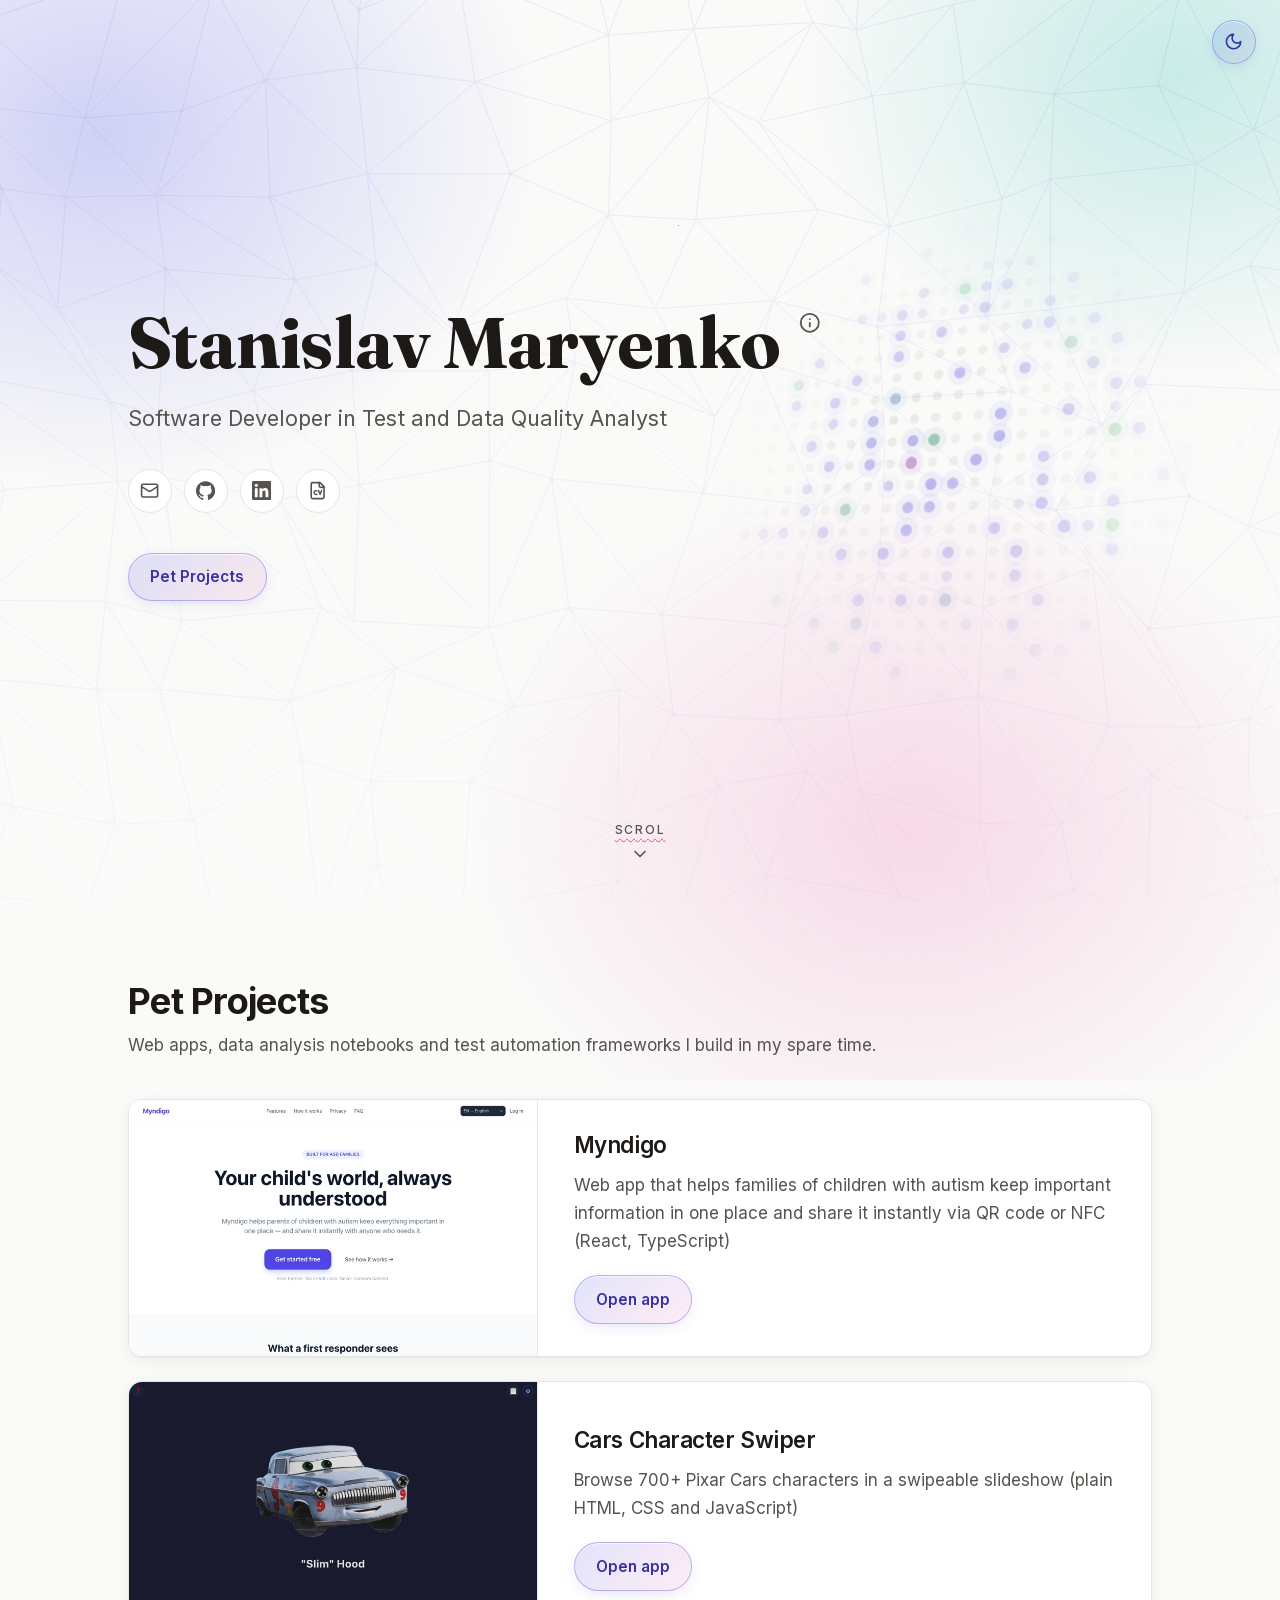
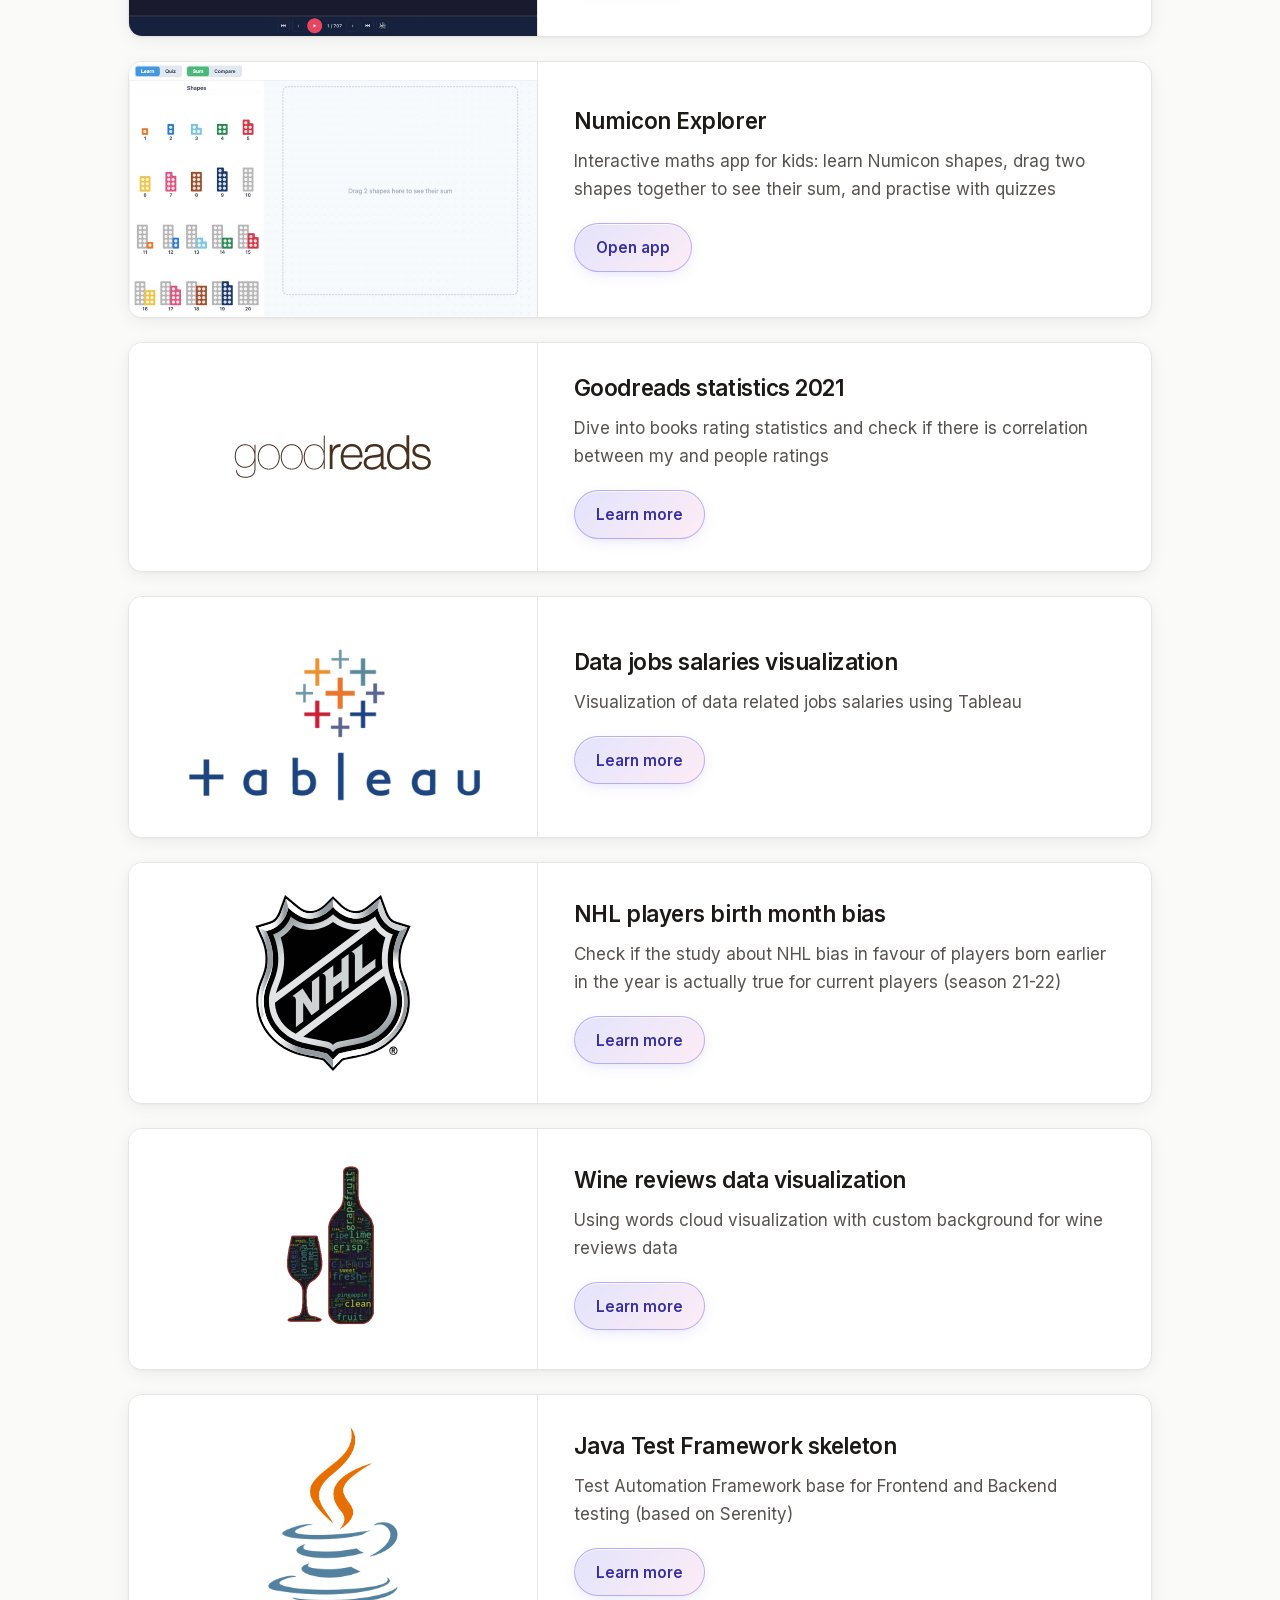
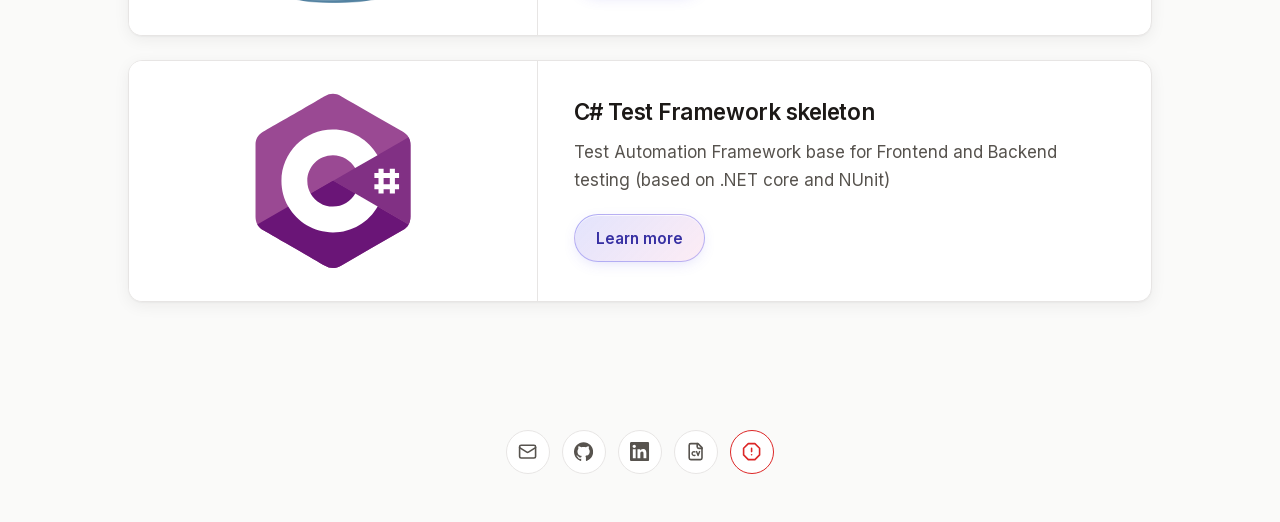
==== commit f182c284: "Update site" ====
--- a/index.html
+++ b/index.html
@@ -99,6 +99,10 @@
 				<path d="M11.2 12.4A2.4 2.4 0 1 0 11.2 16.6" stroke-width="1.8" />
 				<path d="M13.2 12l1.9 5 1.9-5" stroke-width="1.8" />
 			</symbol>
+			<symbol id="i-stop" viewBox="0 0 24 24" fill="none" stroke="currentColor" stroke-width="2" stroke-linecap="round" stroke-linejoin="round">
+				<path d="M7.86 2h8.28L22 7.86v8.28L16.14 22H7.86L2 16.14V7.86Z" />
+				<path d="M12 8v4M12 16h.01" />
+			</symbol>
 			<symbol id="i-sun" viewBox="0 0 24 24" fill="none" stroke="currentColor" stroke-width="2" stroke-linecap="round" stroke-linejoin="round">
 				<circle cx="12" cy="12" r="4" />
 				<path d="M12 2v2M12 20v2M4.93 4.93l1.41 1.41M17.66 17.66l1.41 1.41M2 12h2M20 12h2M6.34 17.66l-1.41 1.41M19.07 4.93l-1.41 1.41" />
@@ -303,9 +307,196 @@
 					<li><a id="footer-link-github" href="https://github.com/smaryenko?tab=repositories" target="_blank" rel="noopener noreferrer" aria-label="GitHub (opens in new tab)" data-tip="GitHub"><svg aria-hidden="true"><use href="#i-github" /></svg></a></li>
 					<li><a id="footer-link-linkedin" href="https://www.linkedin.com/in/stanislavmaryenko" target="_blank" rel="noopener noreferrer" aria-label="LinkedIn (opens in new tab)" data-tip="LinkedIn"><svg aria-hidden="true"><use href="#i-linkedin" /></svg></a></li>
 					<li><a id="footer-link-cv" href="https://drive.google.com/file/d/13M-h5vAe_xm4yLZ1hH3_GILYLUgYmLgB/view" target="_blank" rel="noopener noreferrer" aria-label="CV (opens in Google Drive, new tab)" data-tip="View CV"><svg aria-hidden="true"><use href="#i-file" /></svg></a></li>
+					<li><button type="button" id="footer-stop" aria-label="Do not click this" data-tip="Do not click this."><svg aria-hidden="true"><use href="#i-stop" /></svg></button></li>
 				</ul>
 			</div>
 		</footer>
+
+		<section id="deep" class="deep" hidden aria-label="Below the footer">
+			<svg width="0" height="0" style="position: absolute;" aria-hidden="true">
+				<symbol id="d-fish" viewBox="0 0 40 20"><path d="M2 10c6-8 18-9 26-3l8-6v18l-8-6C20 19 8 18 2 10Z" fill="currentColor" /><circle cx="7" cy="9" r="1" fill="#cde" fill-opacity="0.3" /></symbol>
+				<symbol id="d-fish2" viewBox="0 0 40 20"><path d="M3 10C8 2 18 0 26 6l2-5 2 2-1 6 9-6v14l-9-6 1 6-2 2-2-5C18 20 8 18 3 10Z" fill="currentColor" /><path d="M14 4c2 4 2 8 0 12" fill="none" stroke="#000" stroke-opacity="0.2" /><circle cx="8" cy="9" r="1" fill="#cde" fill-opacity="0.3" /></symbol>
+				<symbol id="d-fish3" viewBox="0 0 40 20"><path d="M0 10C6 7 20 6 30 8l5-5v14l-5-5C20 14 6 13 0 10Z" fill="currentColor" /><path d="M16 7l3-3 2 3M17 13l2 3 2-3" fill="currentColor" /><circle cx="4" cy="9.5" r="0.8" fill="#cde" fill-opacity="0.3" /></symbol>
+				<symbol id="d-fish4" viewBox="0 0 40 20"><path d="M4 10a11 9 0 0 1 22-3l8-5v16l-8-5A11 9 0 0 1 4 10Z" fill="currentColor" /><path d="M14 2l4-2 2 3M14 18l4 2 2-3" fill="currentColor" /><circle cx="9" cy="8.5" r="1.2" fill="#cde" fill-opacity="0.3" /></symbol>
+				<symbol id="d-fish5" viewBox="0 0 40 20"><path d="M2 10c5-6 14-8 22-5l3-4 3 5 6-4v16l-6-4-3 4-3-4c-8 3-17 1-24-4Z" fill="currentColor" /><path d="M6 10h18" stroke="#cde" stroke-opacity="0.12" /><circle cx="6" cy="9" r="0.9" fill="#cde" fill-opacity="0.3" /></symbol>
+				<symbol id="d-jelly" viewBox="0 0 30 50" fill="none" stroke="currentColor" stroke-width="1.5" stroke-linecap="round"><path d="M3 16a12 12 0 0 1 24 0Z" fill="currentColor" stroke="none" /><path d="M7 17c-2 8 2 14 0 26M13 17c2 9-2 16 0 30M19 17c-2 9 2 15 0 28M24 17c2 7-2 12 0 22" /></symbol>
+				<defs>
+					<linearGradient id="dg-rust" x1="0" y1="0" x2="1" y2="1"><stop offset="0" stop-color="#6e5440" /><stop offset="1" stop-color="#2a1e16" /></linearGradient>
+					<linearGradient id="dg-metal" x1="0" y1="0" x2="0" y2="1"><stop offset="0" stop-color="#7d8a90" /><stop offset="1" stop-color="#2e383c" /></linearGradient>
+					<linearGradient id="dg-plastic" x1="0" y1="0" x2="0" y2="1"><stop offset="0" stop-color="#8b8676" /><stop offset="1" stop-color="#4a463c" /></linearGradient>
+					<linearGradient id="dg-dark" x1="0" y1="0" x2="0" y2="1"><stop offset="0" stop-color="#3a3f42" /><stop offset="1" stop-color="#15181a" /></linearGradient>
+					<linearGradient id="dg-glass" x1="0" y1="0" x2="1" y2="1"><stop offset="0" stop-color="#5f7d6a" stop-opacity="0.9" /><stop offset="1" stop-color="#1f3328" stop-opacity="0.9" /></linearGradient>
+					<linearGradient id="dg-wood" x1="0" y1="0" x2="0" y2="1"><stop offset="0" stop-color="#4b4f44" /><stop offset="0.45" stop-color="#2c2e26" /><stop offset="1" stop-color="#121410" /></linearGradient>
+					<linearGradient id="dg-wood2" x1="0" y1="0" x2="1" y2="0"><stop offset="0" stop-color="#3a3a30" /><stop offset="1" stop-color="#1a1b16" /></linearGradient>
+					<linearGradient id="dg-fan" x1="0" y1="1" x2="0" y2="0"><stop offset="0" stop-color="#5a2a20" /><stop offset="1" stop-color="#a0533a" /></linearGradient>
+					<linearGradient id="dg-sponge" x1="0" y1="1" x2="0" y2="0"><stop offset="0" stop-color="#3e3424" /><stop offset="1" stop-color="#8a7350" /></linearGradient>
+				</defs>
+				<symbol id="d-wreck" viewBox="0 0 400 200">
+					<path d="M34 134 2 122l2-5 34 11Z" fill="#23251f" />
+					<path d="M22 148C30 122 52 112 82 110l166-4 12-36 70-8 22 4c8 34 10 64 4 94-56 16-236 20-316 12Z" fill="url(#dg-wood)" />
+					<path d="M62 112l6-16h44l2 12Z" fill="url(#dg-wood)" />
+					<path d="M260 70l70-8 22 4" fill="none" stroke="#a8c8c8" stroke-opacity="0.3" stroke-width="2" />
+					<path d="M22 148C30 122 52 112 82 110l166-4M68 96h44" fill="none" stroke="#a8c8c8" stroke-opacity="0.22" stroke-width="2" />
+					<path d="M30 156C120 146 260 140 352 136M28 164C120 156 260 152 354 148M40 128C120 122 240 118 350 112M50 120C140 114 240 112 350 100M266 82l80-6M266 94l82-6" fill="none" stroke="#b5c8c0" stroke-opacity="0.07" stroke-width="1.5" />
+					<g fill="#070908"><path d="M274 76h8v8h-8ZM290 74h8v8h-8ZM306 72h8v8h-8ZM322 70h8v8h-8Z" /><circle cx="110" cy="130" r="3" /><circle cx="136" cy="128" r="3" /><circle cx="250" cy="122" r="3" /></g>
+					<path d="M150 122c22-12 58-10 80 4-8 28-58 32-80 16Z" fill="#050706" />
+					<path d="M160 118c-3 12-1 24 4 30M174 114c-2 14 0 28 4 34M190 113c-1 14 1 28 4 36M206 114c0 14 2 26 4 34M220 120c0 10 0 18 2 24" fill="none" stroke="#3a3a30" stroke-width="4" stroke-linecap="round" />
+					<path d="M352 120l14 4-2 44-10-2Z" fill="#1a1c17" />
+					<path d="M180 108 194 22l6 2-12 84Z" fill="url(#dg-wood2)" />
+					<path d="M194 22l-2-8 7 3Z" fill="#1a1b16" />
+					<path d="M300 64l4-34 5 1-3 33Z" fill="url(#dg-wood2)" />
+					<path d="M100 42 312 122" stroke="#26271f" stroke-width="3.5" stroke-linecap="round" />
+					<path d="M124 52l84 30-18 30-12-16-10 8-8-20-14 6-6-14-12 2Z" fill="#c8c0a0" fill-opacity="0.13" />
+					<path d="M200 26C230 50 270 90 312 122M196 30 120 108M306 34 340 66" fill="none" stroke="#2f3129" stroke-width="1" />
+					<g fill="#c9d6cf" fill-opacity="0.25"><circle cx="70" cy="140" r="1.6" /><circle cx="96" cy="150" r="1.2" /><circle cx="244" cy="140" r="1.8" /><circle cx="300" cy="100" r="1.3" /><circle cx="330" cy="130" r="1.6" /><circle cx="186" cy="80" r="1.2" /></g>
+					<path d="M0 176c60-16 140 6 220 2s130-10 180-6v28H0Z" fill="#3b3628" />
+				</symbol>
+				<symbol id="d-ribs" viewBox="0 0 300 120">
+					<path d="M10 104C80 96 220 96 292 100" stroke="#24261f" stroke-width="7" stroke-linecap="round" fill="none" />
+					<g fill="none" stroke="url(#dg-wood2)" stroke-width="6" stroke-linecap="round"><path d="M40 102C30 74 34 46 46 30" /><path d="M74 100C64 70 68 40 80 20" /><path d="M108 99C100 72 104 46 112 34" /><path d="M142 99C136 66 140 40 150 18" /><path d="M176 99C170 76 172 58 178 50" /><path d="M210 100C206 70 210 44 220 26" /><path d="M244 100C240 80 242 66 248 58" /><path d="M276 101C274 84 276 72 280 64" /></g>
+					<path d="M46 30C70 34 110 32 150 18M220 26C240 34 260 50 280 64" fill="none" stroke="#a8c8c8" stroke-opacity="0.15" stroke-width="2" />
+					<path d="M0 104c50-10 110 4 160 2s100-8 140-4v18H0Z" fill="#3b3628" />
+				</symbol>
+				<symbol id="d-fan" viewBox="0 0 120 140" fill="none" stroke="url(#dg-fan)" stroke-linecap="round">
+					<path d="M60 140V96" stroke-width="5" />
+					<path d="M60 100C52 80 34 66 18 46M60 100C66 76 84 60 100 40M60 96C58 70 56 44 60 10M42 76C36 60 22 52 8 44M36 68C30 56 32 40 26 26M78 72C86 54 104 50 114 46M84 64C88 48 82 34 88 20M58 60C48 46 44 30 40 16M62 56C72 44 74 28 78 12" stroke-width="2.4" />
+					<path d="M18 46C14 38 8 34 4 32M100 40C106 32 112 30 116 28M60 10V2M26 26C24 20 20 16 18 12M88 20C90 14 94 10 96 8" stroke-width="1.4" />
+				</symbol>
+				<symbol id="d-sponge" viewBox="0 0 80 110">
+					<path d="M8 110C6 80 8 50 16 32 22 26 30 28 32 36 36 60 34 88 34 110Z" fill="url(#dg-sponge)" />
+					<path d="M30 110C30 72 34 34 44 14 50 8 58 10 60 18 62 50 58 84 56 110Z" fill="url(#dg-sponge)" />
+					<path d="M54 110C54 86 58 62 66 50 70 46 76 48 76 54 78 74 74 94 72 110Z" fill="url(#dg-sponge)" />
+					<g fill="#1a150d"><ellipse cx="24" cy="32" rx="6" ry="2.5" /><ellipse cx="52" cy="14" rx="7" ry="3" /><ellipse cx="71" cy="50" rx="4.5" ry="2" /></g>
+				</symbol>
+				<symbol id="d-whip" viewBox="0 0 40 160" fill="none" stroke-linecap="round">
+					<path d="M20 160C16 120 24 80 14 40S18 10 12 2" stroke="#6b4a6e" stroke-width="2.5" />
+					<path d="M20 160C26 124 22 92 30 60S28 26 34 14" stroke="#5a3c5e" stroke-width="2" />
+				</symbol>
+				<symbol id="d-rock" viewBox="0 0 120 50"><path d="M4 50C6 30 24 14 50 10 78 6 104 18 116 50Z" fill="#26282a" /><path d="M20 26C36 16 60 12 84 16" fill="none" stroke="#6a8a94" stroke-opacity="0.25" stroke-width="2" /></symbol>
+				<symbol id="o-floppy" viewBox="0 0 64 64"><rect x="2" y="2" width="60" height="60" rx="3" fill="url(#dg-dark)" /><rect x="16" y="2" width="30" height="20" fill="url(#dg-metal)" /><rect x="36" y="5" width="6" height="14" fill="#1a1d1f" /><rect x="10" y="32" width="44" height="28" rx="1" fill="#b9b2a0" opacity="0.8" /><path d="M14 40h36M14 46h28M14 52h32" stroke="#6a6458" stroke-width="1.5" /></symbol>
+				<symbol id="o-crt" viewBox="0 0 90 80"><path d="M6 4h78v58H6Z" fill="url(#dg-plastic)" /><path d="M14 11h62v42H14Z" fill="#1c2522" /><path d="M16 13h30l-24 38h-6Z" fill="#fff" opacity="0.06" /><path d="M30 62h30l6 14H24Z" fill="#5a564a" /><circle cx="72" cy="58" r="1.8" fill="#2a2a24" /></symbol>
+				<symbol id="o-keyboard" viewBox="0 0 120 40"><rect x="2" y="6" width="116" height="30" rx="3" fill="url(#dg-plastic)" transform="rotate(-2 60 20)" /><g fill="#3b382f" transform="rotate(-2 60 20)"><rect x="8" y="11" width="9" height="6" rx="1" /><rect x="20" y="11" width="9" height="6" rx="1" /><rect x="32" y="11" width="9" height="6" rx="1" /><rect x="56" y="11" width="9" height="6" rx="1" /><rect x="68" y="11" width="9" height="6" rx="1" /><rect x="92" y="11" width="9" height="6" rx="1" /><rect x="8" y="20" width="9" height="6" rx="1" /><rect x="32" y="20" width="9" height="6" rx="1" /><rect x="44" y="20" width="9" height="6" rx="1" /><rect x="80" y="20" width="9" height="6" rx="1" /><rect x="104" y="20" width="9" height="6" rx="1" /><rect x="26" y="28" width="56" height="5" rx="1" /></g></symbol>
+				<symbol id="o-mouse" viewBox="0 0 80 60"><path d="M50 18C66 8 76 20 70 30S50 36 40 48 14 58 4 52" fill="none" stroke="#3a3830" stroke-width="2.5" /><path d="M36 6C48 2 58 12 56 26S42 46 30 44 16 30 20 18 28 8 36 6Z" fill="url(#dg-plastic)" /><path d="M36 6 38 22M22 20C30 22 46 22 55 20" stroke="#4a463c" stroke-width="1.2" fill="none" /></symbol>
+				<symbol id="o-drive" viewBox="0 0 70 90"><rect x="2" y="2" width="66" height="86" rx="4" fill="url(#dg-metal)" /><circle cx="35" cy="36" r="24" fill="#a3adb2" /><circle cx="35" cy="36" r="5" fill="#59646a" /><path d="M58 72 34 40" stroke="#2e383c" stroke-width="4" stroke-linecap="round" /><path d="M10 80h50" stroke="#2a3236" stroke-width="3" /></symbol>
+				<symbol id="o-pager" viewBox="0 0 70 40"><rect x="2" y="4" width="66" height="34" rx="6" fill="url(#dg-dark)" /><rect x="8" y="10" width="40" height="14" rx="1" fill="#55684e" /><path d="M11 17h20" stroke="#2c3826" stroke-width="2" /><circle cx="58" cy="17" r="4" fill="#2a2d2f" /></symbol>
+				<symbol id="o-anchor" viewBox="0 0 80 90" fill="none" stroke="url(#dg-rust)" stroke-linecap="round"><circle cx="40" cy="10" r="7" stroke-width="5" /><path d="M40 17V82M24 30h32" stroke-width="7" /><path d="M8 58C10 76 26 84 40 84S70 76 72 58" stroke-width="7" /><path d="M2 60l8-8 6 10M78 60l-8-8-6 10" stroke-width="5" /></symbol>
+				<symbol id="o-key" viewBox="0 0 90 40" fill="url(#dg-rust)"><path d="M16 4a16 16 0 1 0 0 32 16 16 0 0 0 0-32Zm0 8a8 8 0 1 1 0 16 8 8 0 0 1 0-16Z" /><path d="M30 16h58v8H82v10h-7V24h-6v8h-7v-8H30Z" /></symbol>
+				<symbol id="o-bottle" viewBox="0 0 40 100"><path d="M15 2h10v20c0 6 12 12 12 26v46c0 4-3 6-7 6H10c-4 0-7-2-7-6V48c0-14 12-20 12-26Z" fill="url(#dg-glass)" /><path d="M9 50v36" stroke="#cfe" stroke-opacity="0.2" stroke-width="3" stroke-linecap="round" /><rect x="10" y="56" width="20" height="18" fill="#b5ab8e" opacity="0.6" /><rect x="14" y="0" width="12" height="6" fill="#5a4636" /></symbol>
+				<symbol id="o-chip" viewBox="0 0 70 50"><rect x="2" y="4" width="66" height="42" rx="2" fill="#2f4a32" /><rect x="22" y="14" width="22" height="22" fill="#1a1c1d" /><path d="M8 10h10v6M50 40h12M8 30h12v10M48 10h14" stroke="#9a8a52" stroke-width="1.5" fill="none" /><g fill="#9a8a52"><circle cx="58" cy="26" r="2" /><circle cx="12" cy="40" r="2" /></g></symbol>
+				<symbol id="o-gear" viewBox="0 0 60 60"><path d="M26 2h8l2 8 6 3 7-5 6 6-5 7 3 6 8 2v8l-8 2-3 6 5 7-6 6-7-5-6 3-2 8h-8l-2-8-6-3-7 5-6-6 5-7-3-6-8-2v-8l8-2 3-6-5-7 6-6 7 5 6-3Z" fill="url(#dg-rust)" /><circle cx="30" cy="30" r="9" fill="#1a1410" /></symbol>
+				<symbol id="o-cable" viewBox="0 0 90 40" fill="none" stroke="#2c2c28" stroke-width="3"><path d="M4 30C10 10 30 6 40 18S30 36 22 28 30 4 50 8 70 30 60 34 44 16 64 10 86 20 86 30" /><rect x="80" y="26" width="8" height="12" fill="#6a6a62" stroke="none" /></symbol>
+			</svg>
+
+			<div class="deep-zone" aria-hidden="true">
+				<span class="deep-bubble" style="--x:18%;--y:4%;--t:7s"></span>
+				<span class="deep-bubble" style="--x:64%;--y:9%;--t:9s"></span>
+				<svg class="deep-fish" style="--y:6%;--t:14s;--s:1.2"><use href="#d-fish" /></svg>
+				<svg class="deep-fish is-back" style="--y:14%;--t:20s;--s:0.8"><use href="#d-fish" /></svg>
+				<svg class="deep-fish" style="--y:27%;--t:17s;--s:1.6;--delay:-5s"><use href="#d-fish" /></svg>
+				<svg class="deep-jelly" style="--x:70%;--y:35%;--t:10s"><use href="#d-jelly" /></svg>
+				<svg class="deep-fish is-back" style="--y:48%;--t:24s;--s:1"><use href="#d-fish" /></svg>
+				<span class="deep-bubble" style="--x:40%;--y:58%;--t:8s"></span>
+				<svg class="deep-jelly" style="--x:22%;--y:66%;--t:9s"><use href="#d-jelly" /></svg>
+				<svg class="deep-fish" style="--y:78%;--t:21s;--s:1.3;--delay:-10s"><use href="#d-fish" /></svg>
+				<svg class="deep-fish is-back" style="--y:92%;--t:27s;--s:1.8"><use href="#d-fish" /></svg>
+			</div>
+			<p class="deep-note deep-note-1">You went too deep.<br />There is nothing here.<br /><span class="deep-dim">…probably.</span></p>
+			<div class="deep-zone" aria-hidden="true">
+				<span class="deep-bubble" style="--x:12%;--y:3%;--t:7s"></span>
+				<span class="deep-bubble" style="--x:30%;--y:8%;--t:9s"></span>
+				<span class="deep-bubble" style="--x:72%;--y:5%;--t:6s"></span>
+				<span class="deep-bubble" style="--x:88%;--y:30%;--t:8s"></span>
+				<span class="deep-bubble" style="--x:45%;--y:55%;--t:10s"></span>
+				<svg class="deep-fish" style="--y:12%;--t:16s;--s:1.4"><use href="#d-fish" /></svg>
+				<svg class="deep-fish is-back" style="--y:20%;--t:22s;--s:0.9"><use href="#d-fish" /></svg>
+				<svg class="deep-fish" style="--y:22%;--t:19s;--s:0.7;--delay:-6s"><use href="#d-fish" /></svg>
+				<svg class="deep-fish is-back" style="--y:38%;--t:26s;--s:2"><use href="#d-fish" /></svg>
+				<svg class="deep-fish" style="--y:52%;--t:18s;--s:1.1;--delay:-9s"><use href="#d-fish" /></svg>
+				<svg class="deep-jelly" style="--x:20%;--y:44%;--t:9s"><use href="#d-jelly" /></svg>
+				<svg class="deep-jelly" style="--x:78%;--y:63%;--t:11s"><use href="#d-jelly" /></svg>
+				<svg class="deep-fish is-back" style="--y:74%;--t:30s;--s:1.6"><use href="#d-fish" /></svg>
+				<svg class="deep-jelly" style="--x:55%;--y:86%;--t:8s"><use href="#d-jelly" /></svg>
+			</div>
+			<p class="deep-note deep-note-2">Still scrolling? Bold.</p>
+			<div class="deep-zone" aria-hidden="true">
+				<svg class="deep-jelly is-glow" style="--x:15%;--y:10%;--t:10s"><use href="#d-jelly" /></svg>
+				<svg class="deep-fish is-back" style="--y:25%;--t:34s;--s:2.4"><use href="#d-fish" /></svg>
+				<svg class="deep-jelly is-glow" style="--x:82%;--y:35%;--t:12s"><use href="#d-jelly" /></svg>
+				<span class="deep-bubble" style="--x:60%;--y:50%;--t:11s"></span>
+				<svg class="deep-jelly is-glow" style="--x:40%;--y:72%;--t:9s"><use href="#d-jelly" /></svg>
+				<svg class="deep-fish" style="--y:85%;--t:28s;--s:1;--delay:-12s"><use href="#d-fish" /></svg>
+				<svg class="deep-jelly is-glow" style="--x:25%;--y:93%;--t:10s"><use href="#d-jelly" /></svg>
+			</div>
+			<div class="deep-seabed">
+				<div class="deep-floor" aria-hidden="true">
+					<svg class="deep-wreck is-far" style="--x:34%;--s:1.1;--r:-3deg"><use href="#d-ribs" /></svg>
+					<svg class="deep-wreck is-mid is-flip" style="--x:62%;--s:1.35;--r:-7deg"><use href="#d-wreck" /></svg>
+					<svg class="deep-wreck is-near" style="--x:-12%;--s:1.7;--r:-9deg"><use href="#d-wreck" /></svg>
+					<svg class="deep-jelly is-glow" style="--x:12%;--y:8%;--t:10s"><use href="#d-jelly" /></svg>
+					<svg class="deep-jelly is-glow" style="--x:84%;--y:18%;--t:12s"><use href="#d-jelly" /></svg>
+					<svg class="deep-fish" style="--y:22%;--t:24s;--s:0.8"><use href="#d-fish" /></svg>
+					<svg class="deep-fish is-back" style="--y:45%;--t:30s;--s:1.3"><use href="#d-fish" /></svg>
+					<svg class="deep-fish" style="--y:62%;--t:20s;--s:0.6;--delay:-8s"><use href="#d-fish" /></svg>
+					<span class="deep-bubble" style="--x:22%;--y:80%;--t:7s"></span>
+					<span class="deep-bubble" style="--x:76%;--y:75%;--t:9s"></span>
+					<svg class="deep-rock" style="--x:30%;--s:1.2"><use href="#d-rock" /></svg>
+					<svg class="deep-rock" style="--x:58%;--s:0.8"><use href="#d-rock" /></svg>
+					<svg class="deep-flora" style="--x:3%;--w:120px;--h:140px;--t:7s"><use href="#d-fan" /></svg>
+					<svg class="deep-flora" style="--x:22%;--w:40px;--h:160px;--t:6s"><use href="#d-whip" /></svg>
+					<svg class="deep-flora is-still" style="--x:27%;--w:70px;--h:96px"><use href="#d-sponge" /></svg>
+					<svg class="deep-flora" style="--x:72%;--w:110px;--h:130px;--t:8s"><use href="#d-fan" /></svg>
+					<svg class="deep-flora" style="--x:84%;--w:36px;--h:140px;--t:5.5s"><use href="#d-whip" /></svg>
+					<svg class="deep-flora is-still" style="--x:92%;--w:60px;--h:84px"><use href="#d-sponge" /></svg>
+				</div>
+			<div class="deep-vault">
+				<h2>Lost &amp; found</h2>
+				<ul class="deep-pile">
+					<li class="pile-obj" style="--r:-14deg"><svg width="64" height="64" aria-hidden="true"><use href="#o-floppy" /></svg></li>
+					<li class="pile-note" style="--r:6deg">test_login_works_on_ie6<br /><b class="report-fail">SKIPPED</b> since 2009</li>
+					<li class="pile-obj" style="--r:20deg"><svg width="110" height="98" aria-hidden="true"><use href="#o-crt" /></svg></li>
+					<li class="pile-tag" style="--r:-4deg">works on my machine ✓</li>
+					<li class="pile-term" style="--r:3deg">$ npm test<br /><span class="report-pass">PASSED</span> <span class="report-fail">FAILED</span> <span class="report-pass">PASSED</span><br /><span class="report-dim"># flaky, do not touch</span></li>
+					<li class="pile-obj" style="--r:-30deg"><svg width="70" height="40" aria-hidden="true"><use href="#o-pager" /></svg></li>
+					<li class="pile-note is-pink" style="--r:-9deg">TODO: remove this hack before release<br /><span class="report-dim">— 2014</span></li>
+					<li class="pile-obj" style="--r:12deg"><svg width="80" height="90" aria-hidden="true"><use href="#o-anchor" /></svg></li>
+					<li class="pile-ticket" style="--r:8deg">BUG-0001<br />"Minor" · opened 1999</li>
+					<li class="pile-obj" style="--r:-6deg"><svg width="140" height="46" aria-hidden="true"><use href="#o-keyboard" /></svg></li>
+					<li class="pile-tag is-red" style="--r:-12deg">test_timezones_are_easy ✗</li>
+					<li class="pile-obj" style="--r:40deg"><svg width="80" height="60" aria-hidden="true"><use href="#o-mouse" /></svg></li>
+					<li class="pile-note is-blue" style="--r:5deg">FIXME: why does this work?</li>
+					<li class="pile-obj" style="--r:-18deg"><svg width="60" height="78" aria-hidden="true"><use href="#o-drive" /></svg></li>
+					<li class="pile-term" style="--r:-5deg">// sleep(5000)<br /><span class="report-dim">// fixes the race. trust me.</span></li>
+					<li class="pile-obj" style="--r:25deg"><svg width="80" height="36" aria-hidden="true"><use href="#o-key" /></svg></li>
+					<li class="pile-ticket is-old" style="--r:-7deg">Won't fix<br /><span class="report-dim">(it's a feature)</span></li>
+					<li class="pile-tag" style="--r:10deg">@Ignore("temporarily")</li>
+					<li class="pile-obj" style="--r:-35deg"><svg width="36" height="90" aria-hidden="true"><use href="#o-bottle" /></svg></li>
+					<li class="pile-note" style="--r:-3deg">TODO: write tests<br /><span class="report-dim">— always</span></li>
+					<li class="pile-obj" style="--r:15deg"><svg width="70" height="50" aria-hidden="true"><use href="#o-chip" /></svg></li>
+					<li class="pile-tag is-red" style="--r:4deg">expect(true).toBe(false)</li>
+					<li class="pile-obj" style="--r:-10deg"><svg width="56" height="56" aria-hidden="true"><use href="#o-gear" /></svg></li>
+					<li class="pile-ticket" style="--r:13deg">Cannot reproduce<br /><span class="report-dim">closed ×14</span></li>
+					<li class="pile-obj" style="--r:-22deg"><svg width="90" height="40" aria-hidden="true"><use href="#o-cable" /></svg></li>
+					<li class="pile-term" style="--r:7deg">git commit -m "final"<br />git commit -m "final2"<br />git commit -m "final_FINAL"</li>
+					<li class="pile-obj" style="--r:32deg"><svg width="54" height="54" aria-hidden="true"><use href="#o-floppy" /></svg></li>
+					<li class="pile-note is-pink" style="--r:11deg">test_nobody_reads_this<br /><b>PENDING</b></li>
+					<li class="pile-obj" style="--r:-8deg"><svg width="52" height="68" aria-hidden="true"><use href="#o-drive" /></svg></li>
+					<li class="pile-tag" style="--r:-15deg">99 little bugs in the code</li>
+					<li class="pile-obj" style="--r:18deg"><svg width="40" height="40" aria-hidden="true"><use href="#o-gear" /></svg></li>
+					<li class="pile-note is-blue" style="--r:-6deg">Retry ×3 and ship it</li>
+					<li class="pile-obj" style="--r:-28deg"><svg width="30" height="76" aria-hidden="true"><use href="#o-bottle" /></svg></li>
+					<li class="pile-ticket is-old" style="--r:3deg">P1 · "quick fix"<br /><span class="report-dim">open 6 years</span></li>
+					<li class="pile-obj" style="--r:9deg"><svg width="60" height="44" aria-hidden="true"><use href="#o-chip" /></svg></li>
+				</ul>
+				<p class="deep-end">🐉 Here be dragons. Turn back now.</p>
+			</div>
+				<div class="deep-front" aria-hidden="true">
+					<svg class="deep-flora is-still" style="--x:10%;--w:64px;--h:88px"><use href="#d-sponge" /></svg>
+					<svg class="deep-flora" style="--x:16%;--w:30px;--h:110px;--t:6s"><use href="#d-whip" /></svg>
+					<svg class="deep-flora" style="--x:82%;--w:90px;--h:100px;--t:7.5s"><use href="#d-fan" /></svg>
+					<svg class="deep-rock" style="--x:68%;--s:0.9"><use href="#d-rock" /></svg>
+				</div>
+			</div>
+		</section>
 
 		<dialog id="not-found" class="report" aria-labelledby="report-title">
 			<header class="report-head">
--- a/assets/css/style.css
+++ b/assets/css/style.css
@@ -238,7 +238,8 @@
 	padding: 0;
 }
 
-.icons a {
+.icons a,
+.icons button {
 	display: grid;
 	place-items: center;
 	width: 2.75rem;
@@ -250,7 +251,14 @@
 	transition: color 0.2s ease, border-color 0.2s ease, transform 0.2s ease;
 }
 
-.icons a:hover {
+.icons button {
+	padding: 0;
+	font: inherit;
+	cursor: pointer;
+}
+
+.icons a:hover,
+.icons button:hover {
 	color: var(--accent);
 	border-color: var(--accent);
 	transform: translateY(-2px);
@@ -1070,7 +1078,7 @@
 	position: fixed;
 	left: 50%;
 	bottom: 1.5rem;
-	z-index: 20;
+	z-index: 40;
 	padding: 0.7rem 1.2rem;
 	border: 1px solid var(--glass-border);
 	border-radius: 999px;
@@ -1237,7 +1245,8 @@
 
 	.project:hover,
 	.button:hover,
-	.icons a:hover {
+	.icons a:hover,
+	.icons button:hover {
 		transform: none;
 	}
 }
@@ -1459,10 +1468,6 @@
 	animation: term-in 0.2s ease;
 }
 
-.term::backdrop {
-	background: transparent;
-}
-
 @keyframes term-in {
 	from { opacity: 0; transform: translate(-50%, 16px); }
 }
@@ -1946,3 +1951,445 @@
 	html.is-restoring::after { transition: none; }
 	.washed, .washed.is-leaving { animation: none; }
 }
+
+/* Section outlines and labels, scaled by --zoom-fix */
+.is-overview #intro,
+.is-overview #one,
+.is-overview #site-footer {
+	position: relative;
+	outline: calc(3px * var(--zoom-fix, 1)) solid rgba(34, 197, 94, 0.85);
+	outline-offset: calc(-3px * var(--zoom-fix, 1));
+	background-image: linear-gradient(rgba(34, 197, 94, 0.12), rgba(34, 197, 94, 0.12));
+}
+
+.is-overview #intro::before,
+.is-overview #one::before,
+.is-overview #site-footer::before {
+	position: absolute;
+	top: calc(10px * var(--zoom-fix, 1));
+	left: calc(10px * var(--zoom-fix, 1));
+	z-index: 5;
+	padding: 0.2em 0.6em;
+	border-radius: 0.4em;
+	background: rgb(22, 163, 74);
+	color: #fff;
+	font: 700 calc(0.8rem * var(--zoom-fix, 1))/1.3 ui-monospace, SFMono-Regular, Menlo, monospace;
+	pointer-events: none;
+}
+
+.is-overview #intro::before { content: '✓ hero · 100% covered'; }
+.is-overview #one::before { content: '✓ projects · 100% covered'; }
+.is-overview #site-footer::before { content: '✓ footer · 100% covered'; }
+
+.overview-banner {
+	position: fixed;
+	top: 1rem;
+	left: 50%;
+	z-index: 21;
+	display: flex;
+	align-items: center;
+	gap: 0.7rem;
+	padding: 0.6rem 1.1rem;
+	border: 1px solid var(--glass-border);
+	border-radius: 999px;
+	background: var(--glass-bg);
+	-webkit-backdrop-filter: blur(12px) saturate(160%);
+	backdrop-filter: blur(12px) saturate(160%);
+	color: var(--glass-text);
+	font: 600 0.95rem/1.4 ui-monospace, SFMono-Regular, Menlo, monospace;
+	white-space: nowrap;
+	transform: translateX(-50%) scale(var(--zoom-fix, 1));
+	transform-origin: top center;
+	pointer-events: none;
+}
+
+.overview-badge { background: rgb(22, 163, 74); }
+
+.is-overview .toast {
+	bottom: calc(1.5rem * var(--zoom-fix, 1));
+	transform-origin: bottom center;
+	transform: translate(-50%, 10px) scale(var(--zoom-fix, 1));
+}
+
+.is-overview .toast.is-visible {
+	transform: translate(-50%, 0) scale(var(--zoom-fix, 1));
+}
+
+
+/* Red footer button */
+#footer-stop {
+	color: var(--fail);
+	border-color: var(--fail);
+}
+
+#footer-stop:hover,
+#footer-stop:focus-visible {
+	color: #fff;
+	background: var(--fail);
+	border-color: var(--fail);
+}
+
+/* Extra area below the footer */
+.deep {
+	position: relative;
+	overflow: hidden;
+	overflow: clip;
+	max-width: 100%;
+	color: #cfe8f5;
+	text-align: center;
+	background: linear-gradient(to bottom,
+		transparent 0,
+		#1b7fb5 1200px,
+		#0d5a8a 6000px,
+		#073a5e 12000px,
+		#03213a 20000px,
+		#010d18 28000px,
+		#00060c 100%);
+}
+
+.deep-zone {
+	position: relative;
+	height: 10000px;
+}
+
+.deep-note {
+	position: relative;
+	z-index: 1;
+	margin: 0 auto;
+	padding: 3rem 1.5rem;
+	max-width: 30rem;
+	font-size: 1.15rem;
+	line-height: 1.7;
+	text-shadow: 0 2px 12px rgba(0, 0, 0, 0.6);
+}
+
+.deep-dim { opacity: 0.6; }
+
+/* Fauna */
+.deep-fish,
+.deep-jelly,
+.deep-wreck,
+.deep-flora,
+.deep-rock {
+	position: absolute;
+	pointer-events: none;
+}
+
+.deep-fish {
+	top: var(--y);
+	left: 0;
+	width: calc(40px * var(--s, 1));
+	height: calc(20px * var(--s, 1));
+	color: rgba(2, 20, 34, 0.55);
+	animation:
+		deep-swim var(--t, 20s) linear var(--delay, 0s) infinite,
+		deep-wander var(--wt, 4s) ease-in-out infinite alternate;
+}
+
+.deep-fish.is-back {
+	animation-name: deep-swim-back, deep-wander;
+	color: rgba(2, 20, 34, 0.35);
+}
+
+.deep-jelly {
+	top: var(--y);
+	left: var(--x);
+	width: 36px;
+	height: 60px;
+	color: rgba(220, 200, 255, 0.35);
+	transform-origin: 50% 30%;
+	/* Slow upward drift plus a bell pulse (separate properties, so they combine) */
+	animation:
+		deep-drift calc(var(--t, 10s) * 4) linear var(--delay, 0s) infinite,
+		deep-pulse 2.4s ease-in-out infinite;
+}
+
+.deep-jelly.is-glow {
+	color: rgba(140, 230, 255, 0.5);
+	filter: drop-shadow(0 0 10px rgba(120, 220, 255, 0.7));
+}
+
+.deep-bubble {
+	position: absolute;
+	top: var(--y);
+	left: var(--x);
+	width: 10px;
+	height: 10px;
+	border: 1px solid rgba(255, 255, 255, 0.5);
+	border-radius: 50%;
+	animation: deep-rise var(--t, 8s) ease-in infinite;
+}
+
+.deep-wreck {
+	top: var(--y);
+	left: var(--x);
+	width: calc(400px * var(--s, 1));
+	height: calc(200px * var(--s, 1));
+	transform: rotate(var(--r, 0deg));
+}
+
+.deep-wreck.is-far {
+	opacity: 0.45;
+	filter: blur(2.5px) brightness(0.8);
+}
+
+/* Seabed */
+.deep-seabed {
+	position: relative;
+	padding: 4rem 1.5rem 0;
+	/* Soft overhead light so the floor reads against the dark water */
+	background: radial-gradient(70% 55% at 50% 78%, rgba(70, 130, 150, 0.32), transparent 72%);
+}
+
+.deep-floor {
+	position: absolute;
+	inset: auto 0 0;
+	height: 100%;
+}
+
+.deep-floor::after {
+	content: "";
+	position: absolute;
+	inset: auto 0 0;
+	height: 90px;
+	background:
+		url("data:image/svg+xml,%3Csvg xmlns='http://www.w3.org/2000/svg' width='200' height='200'%3E%3Cfilter id='n'%3E%3CfeTurbulence type='fractalNoise' baseFrequency='0.9' numOctaves='3' stitchTiles='stitch'/%3E%3CfeColorMatrix values='0 0 0 0 0.5 0 0 0 0 0.45 0 0 0 0 0.35 0 0 0 0.55 0'/%3E%3C/filter%3E%3Crect width='200' height='200' filter='url(%23n)'/%3E%3C/svg%3E"),
+		radial-gradient(90% 120% at 50% 0%, #4a4434 0, #2a261c 55%, #0c0b08 100%);
+	border-radius: 50% 50% 0 0 / 26px 26px 0 0;
+	box-shadow: inset 0 6px 14px rgba(160, 200, 210, 0.08);
+}
+
+.deep-floor .deep-wreck {
+	top: auto;
+	bottom: 40px;
+	z-index: 1;
+}
+
+.deep-wreck.is-mid {
+	opacity: 0.75;
+	filter: blur(0.6px) brightness(0.85) drop-shadow(0 18px 18px rgba(0, 0, 0, 0.7));
+}
+
+.deep-wreck.is-near {
+	filter: drop-shadow(0 22px 22px rgba(0, 0, 0, 0.85));
+}
+
+.deep-flora {
+	bottom: 52px;
+	left: var(--x);
+	z-index: 2;
+	width: var(--w, 60px);
+	height: var(--h, 120px);
+	opacity: 0.9;
+	transform-origin: 50% 100%;
+	animation: deep-sway var(--t, 6s) ease-in-out infinite alternate;
+}
+
+.deep-flora.is-still { animation: none; }
+
+.deep-rock {
+	bottom: 48px;
+	left: var(--x);
+	z-index: 2;
+	width: calc(120px * var(--s, 1));
+	height: calc(50px * var(--s, 1));
+}
+
+.deep-vault {
+	position: relative;
+	z-index: 5; /* above the front flora layer (4), so the sign stays readable */
+	margin: 0 auto;
+	padding-bottom: 55px; /* rests on the sand */
+	max-width: 40rem;
+	text-align: left;
+}
+
+.deep-vault h2 {
+	text-align: center;
+	color: #e6f6ff;
+}
+
+.deep-pile {
+	display: flex;
+	flex-wrap: wrap-reverse;
+	justify-content: center;
+	align-content: flex-start;
+	align-items: flex-start; /* with wrap-reverse this is the row's bottom */
+	min-height: 1000px;
+	margin: 0 auto;
+	padding: 0;
+	list-style: none;
+	font-size: 0.85rem;
+	line-height: 1.35;
+}
+
+.deep-pile li {
+	position: relative;
+	margin: -0.6rem -0.4rem;
+	transform: rotate(var(--r, 0deg));
+	box-shadow: 0 8px 16px rgba(0, 0, 0, 0.55);
+	transition: transform 0.25s ease;
+}
+
+.deep-pile li:hover {
+	z-index: 5;
+	transform: rotate(0deg) scale(1.08);
+}
+
+/* Waterlogged look for everything in the pile */
+.deep-pile li:not(.pile-obj) {
+	filter: saturate(0.55) brightness(0.82) sepia(0.15);
+}
+
+.pile-obj {
+	line-height: 0;
+	box-shadow: none !important;
+	filter: drop-shadow(0 8px 10px rgba(0, 0, 0, 0.7)) saturate(0.8) brightness(0.9);
+}
+
+.pile-obj svg { display: block; }
+
+.pile-note {
+	max-width: 11rem;
+	padding: 0.9rem 0.8rem;
+	background: #d8c46a;
+	color: #2b2410;
+	font-family: "Comic Sans MS", "Chalkboard SE", cursive;
+}
+
+.pile-note.is-pink { background: #d99aa8; }
+.pile-note.is-blue { background: #8fc2d6; }
+
+.pile-tag {
+	display: inline-flex;
+	align-items: center;
+	justify-content: center;
+	text-align: center;
+	padding: 0.35rem 0.7rem;
+	border-radius: 999px;
+	background: #1d3a2c;
+	color: #9fe3b8;
+	font-family: ui-monospace, monospace;
+}
+
+.pile-tag.is-red {
+	background: #3d1414;
+	color: #ff9a9a;
+}
+
+.pile-term {
+	padding: 0.7rem 0.9rem;
+	border: 1px solid rgba(140, 230, 255, 0.25);
+	border-radius: 0.5rem;
+	background: rgba(0, 12, 22, 0.9);
+	color: #cfe8f5;
+	font-family: ui-monospace, monospace;
+	text-align: left;
+}
+
+.pile-ticket {
+	padding: 0.7rem 0.9rem;
+	border: 2px dashed #6b5a3a;
+	background: #efe4cc;
+	color: #3a2e18;
+	font-family: ui-monospace, monospace;
+}
+
+.pile-ticket.is-old {
+	background: #b9a986;
+	filter: sepia(0.6);
+}
+
+.deep-end {
+	position: relative;
+	z-index: 6;
+	width: fit-content;
+	margin: 1.25rem auto 0;
+	padding: 0.5rem 1rem;
+	border: 1px solid rgba(140, 230, 255, 0.25);
+	border-radius: 0.5rem;
+	background: rgba(0, 10, 18, 0.8);
+	color: #e6f6ff;
+	text-align: center;
+	text-shadow: 0 1px 4px rgba(0, 0, 0, 0.8);
+}
+
+/* The fish shape faces left, so left-to-right swimmers are mirrored */
+@keyframes deep-swim {
+	from { transform: translateX(-10vw) scaleX(-1); }
+	to { transform: translateX(110vw) scaleX(-1); }
+}
+
+@keyframes deep-swim-back {
+	from { transform: translateX(110vw); }
+	to { transform: translateX(-10vw); }
+}
+
+@keyframes deep-wander {
+	from { translate: 0 0; }
+	to { translate: 0 var(--wy, 0px); }
+}
+
+@keyframes deep-drift {
+	0% { translate: 0 0; opacity: 0; }
+	10% { opacity: 1; }
+	50% { translate: 20px -450px; }
+	90% { opacity: 1; }
+	100% { translate: -10px -900px; opacity: 0; }
+}
+
+@keyframes deep-pulse {
+	0%, 100% { scale: 1 1; }
+	40% { scale: 1.08 0.86; }
+	70% { scale: 0.96 1.06; }
+}
+
+@keyframes deep-rise {
+	from { transform: translateY(0); opacity: 0; }
+	15% { opacity: 1; }
+	to { transform: translateY(-400px); opacity: 0; }
+}
+
+@keyframes deep-sway {
+	from { transform: rotate(-2deg); }
+	to { transform: rotate(2deg); }
+}
+
+.deep-front {
+	position: absolute;
+	inset: auto 0 0;
+	z-index: 4;
+	height: 200px;
+	pointer-events: none;
+}
+
+.deep-front .deep-flora { filter: brightness(0.55); }
+
+@media (prefers-reduced-motion: reduce) {
+	.deep *,
+	.deep *::after {
+		animation: none !important;
+	}
+
+	.deep-pile li { transition: none; }
+	.deep-fish { transform: translateX(30vw) scaleX(-1); }
+	.deep-fish.is-back { transform: translateX(60vw); }
+}
+
+.deep-wreck.is-flip { transform: scaleX(-1) rotate(var(--r, 0deg)); }
+
+/* No sideways scroll while the extra area is shown (mobile browsers can
+   let transformed children widen the page) */
+html:has(#deep:not([hidden])),
+html:has(#deep:not([hidden])) body {
+	overflow-x: clip;
+}
+
+.deep-end { max-width: calc(100% - 1rem); }
+
+.deep-note-2 {
+	font-size: 1.6rem;
+	font-weight: 600;
+	color: #e6f6ff;
+	text-shadow: 0 0 18px rgba(120, 220, 255, 0.55), 0 2px 10px rgba(0, 0, 0, 0.8);
+}
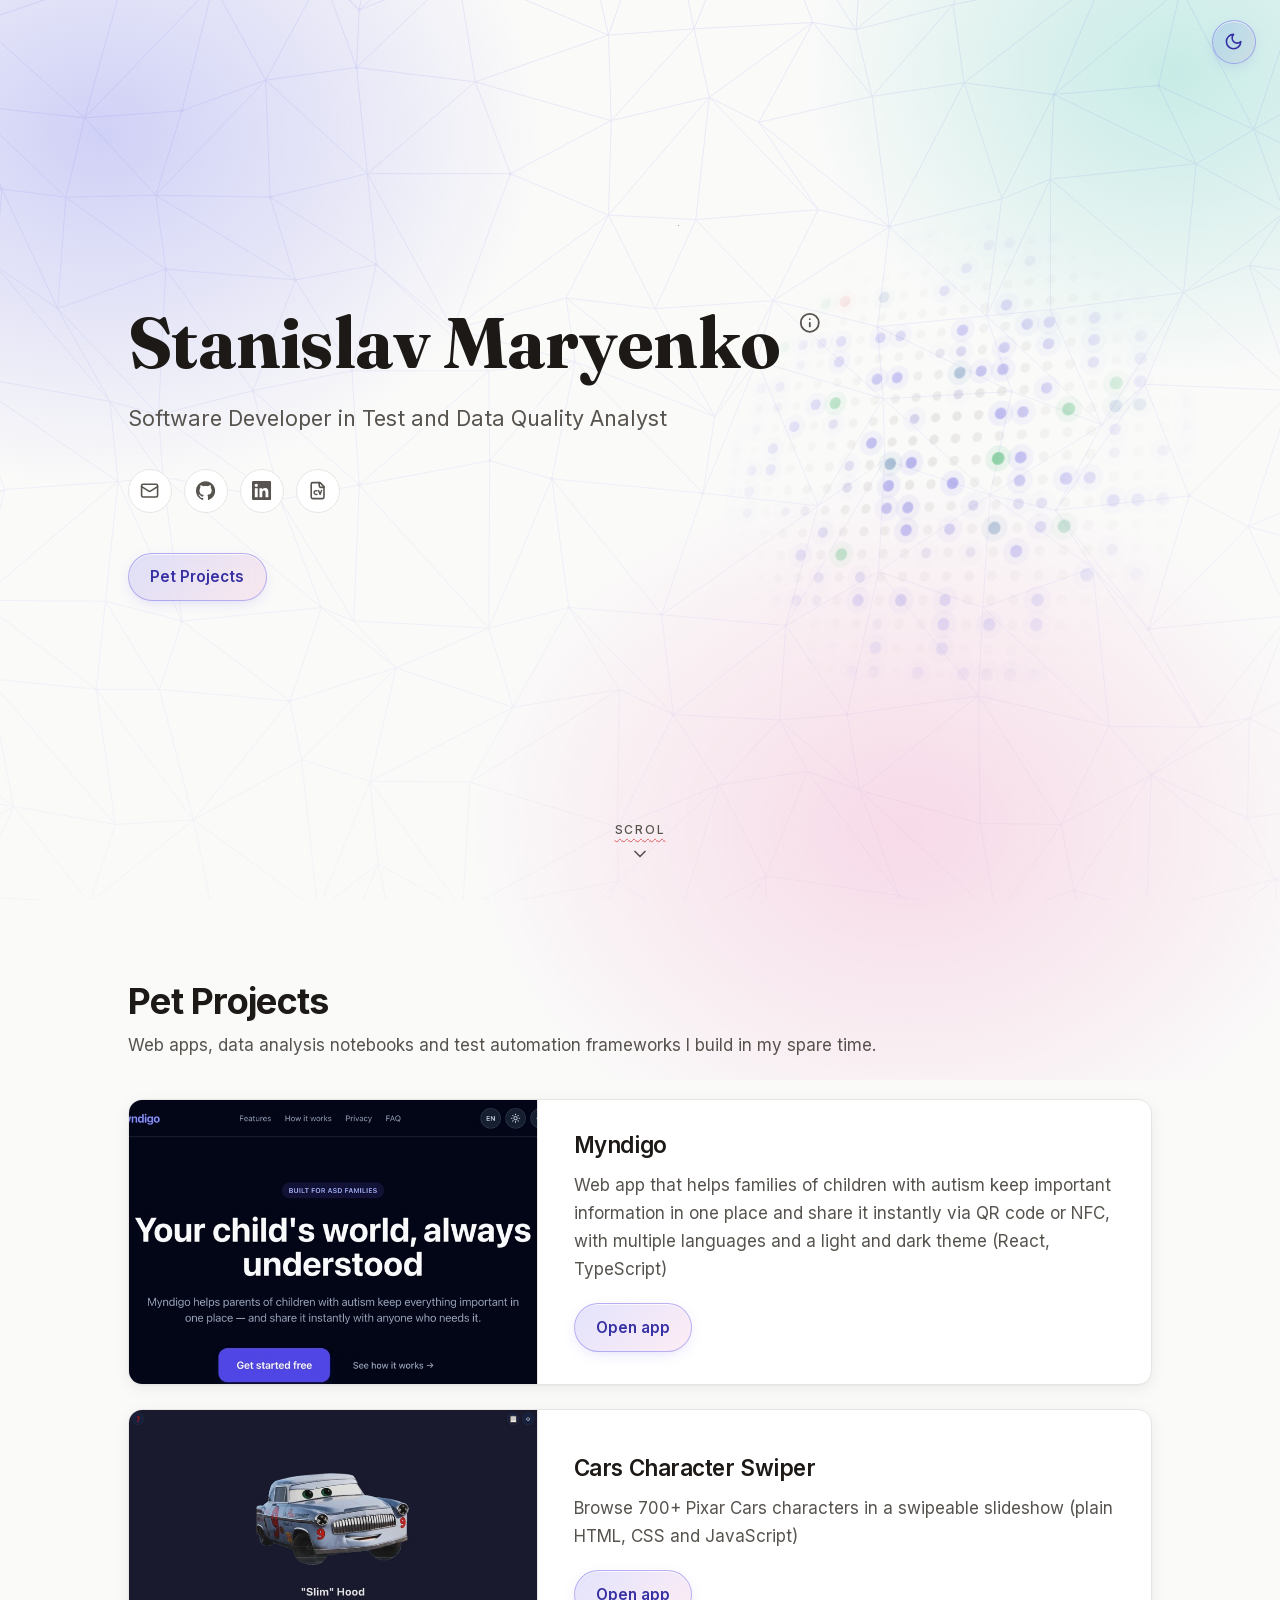
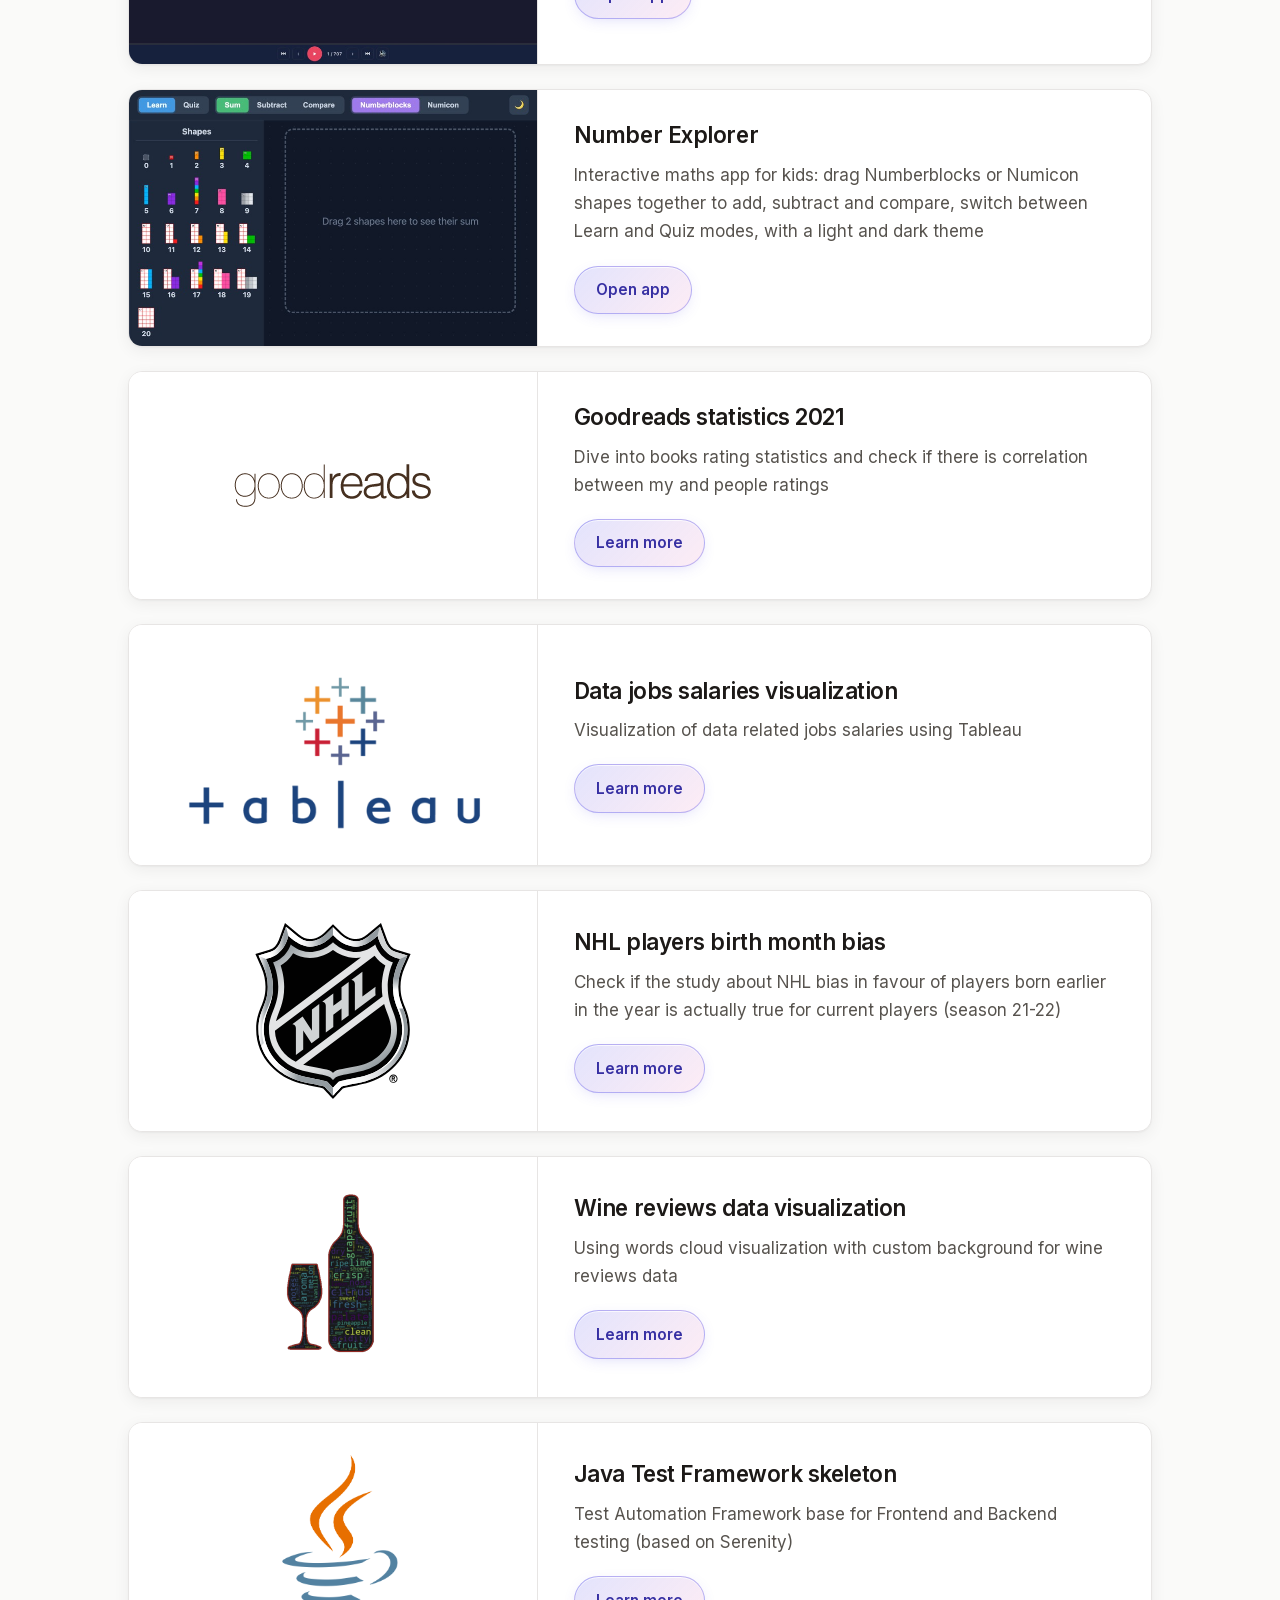
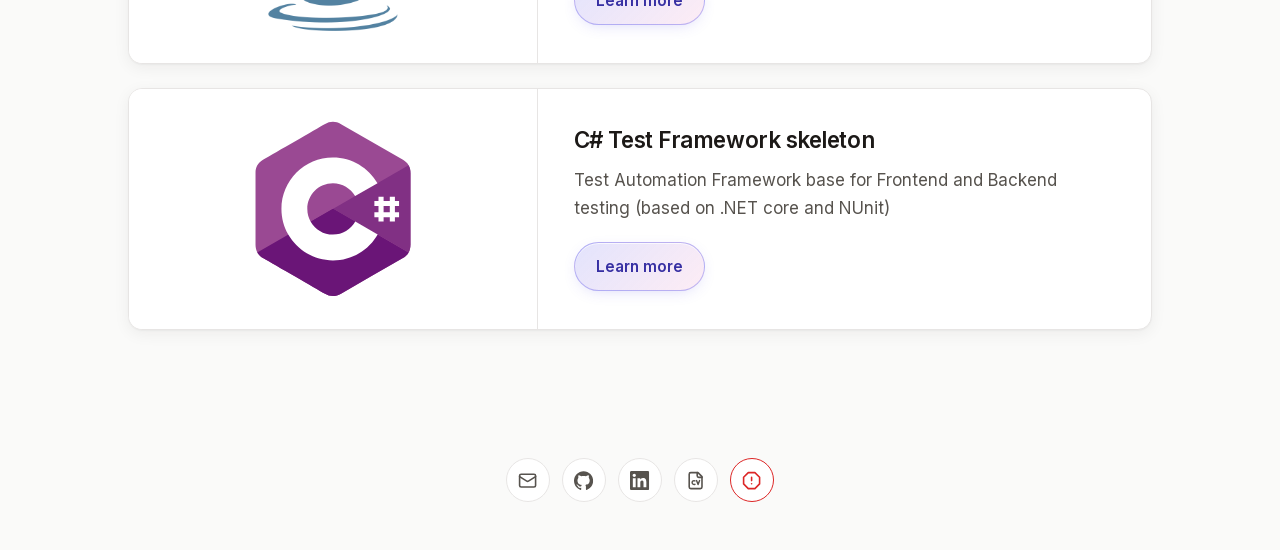
==== commit 846e69be: "Update site content, scripts and styles" ====
--- a/index.html
+++ b/index.html
@@ -216,10 +216,10 @@
 					</header>
 
 					<article class="project">
-						<div class="project-image project-image--shot"><img src="images/myndigo.jpg" width="800" height="500" alt="Screenshot of the Myndigo home page" loading="lazy" /></div>
+						<div class="project-image project-image--shot"><img src="images/myndigo.jpg" width="800" height="500" alt="Screenshot of the Myndigo home page in dark mode" loading="lazy" /></div>
 						<div class="project-body">
 							<h3>Myndigo</h3>
-							<p>Web app that helps families of children with autism keep important information in one place and share it instantly via QR code or NFC (React, TypeScript)</p>
+							<p>Web app that helps families of children with autism keep important information in one place and share it instantly via QR code or NFC, with multiple languages and a light and dark theme (React, TypeScript)</p>
 							<a href="https://smaryenko.github.io/myndigo/" target="_blank" rel="noopener noreferrer" class="button">Open app<span class="sr-only"> (opens in new tab)</span></a>
 						</div>
 					</article>
@@ -234,10 +234,10 @@
 					</article>
 
 					<article class="project">
-						<div class="project-image project-image--shot"><img src="images/school.jpg" width="800" height="500" alt="Screenshot of the Numicon Explorer app" loading="lazy" /></div>
-						<div class="project-body">
-							<h3>Numicon Explorer</h3>
-							<p>Interactive maths app for kids: learn Numicon shapes, drag two shapes together to see their sum, and practise with quizzes</p>
+						<div class="project-image project-image--shot"><img src="images/school.jpg" width="800" height="500" alt="Screenshot of the Number Explorer app in dark mode" loading="lazy" /></div>
+						<div class="project-body">
+							<h3>Number Explorer</h3>
+							<p>Interactive maths app for kids: drag Numberblocks or Numicon shapes together to add, subtract and compare, switch between Learn and Quiz modes, with a light and dark theme</p>
 							<a href="https://smaryenko.github.io/school/" target="_blank" rel="noopener noreferrer" class="button">Open app<span class="sr-only"> (opens in new tab)</span></a>
 						</div>
 					</article>
--- a/assets/css/style.css
+++ b/assets/css/style.css
@@ -1000,6 +1000,48 @@
 	.report[open] { animation: none; }
 }
 
+.confirm-warn { border-left-color: #d97706; }
+
+/* Prose, not ASCII art: let it wrap instead of scrolling sideways. */
+.confirm-warn .report-body {
+	white-space: normal;
+	overflow-x: visible;
+}
+
+.report-badge.is-warn { background: #d97706; }
+
+.confirm-bar {
+	height: 3px;
+	margin: 0 1.25rem 1rem;
+	border-radius: 999px;
+	background: var(--glass-border);
+	overflow: hidden;
+}
+
+.confirm-bar span {
+	display: block;
+	height: 100%;
+	width: 100%;
+	transform-origin: left;
+	background: #d97706;
+	animation: confirm-countdown 5s linear forwards;
+}
+
+@keyframes confirm-countdown {
+	from { transform: scaleX(1); }
+	to { transform: scaleX(0); }
+}
+
+.confirm-actions {
+	display: flex;
+	flex-wrap: wrap;
+	gap: 0.75rem;
+}
+
+@media (prefers-reduced-motion: reduce) {
+	.confirm-bar span { animation: none; }
+}
+
 .responsive-fail {
 	position: fixed;
 	inset: 0;
@@ -2032,8 +2074,10 @@
 /* Extra area below the footer */
 .deep {
 	position: relative;
+	/* Plain hidden + paint containment: WebKit can let filtered or animated
+	   (composited) children escape overflow: clip and widen the page */
 	overflow: hidden;
-	overflow: clip;
+	contain: paint;
 	max-width: 100%;
 	color: #cfe8f5;
 	text-align: center;
@@ -2365,6 +2409,12 @@
 
 .deep-front .deep-flora { filter: brightness(0.55); }
 
+/* Trim wide bottom layers to the page width (top left open for drifting shapes) */
+.deep-floor,
+.deep-front {
+	clip-path: inset(-200% 0 0 0);
+}
+
 @media (prefers-reduced-motion: reduce) {
 	.deep *,
 	.deep *::after {
@@ -2387,6 +2437,14 @@
 
 .deep-end { max-width: calc(100% - 1rem); }
 
+/* Floating glass controls over a dark background: use the dark palette
+   (the glass variables use light-dark(), which follows color-scheme) */
+.on-dark .theme-toggle,
+.on-dark .to-top,
+.on-dark .toast {
+	color-scheme: dark;
+}
+
 .deep-note-2 {
 	font-size: 1.6rem;
 	font-weight: 600;
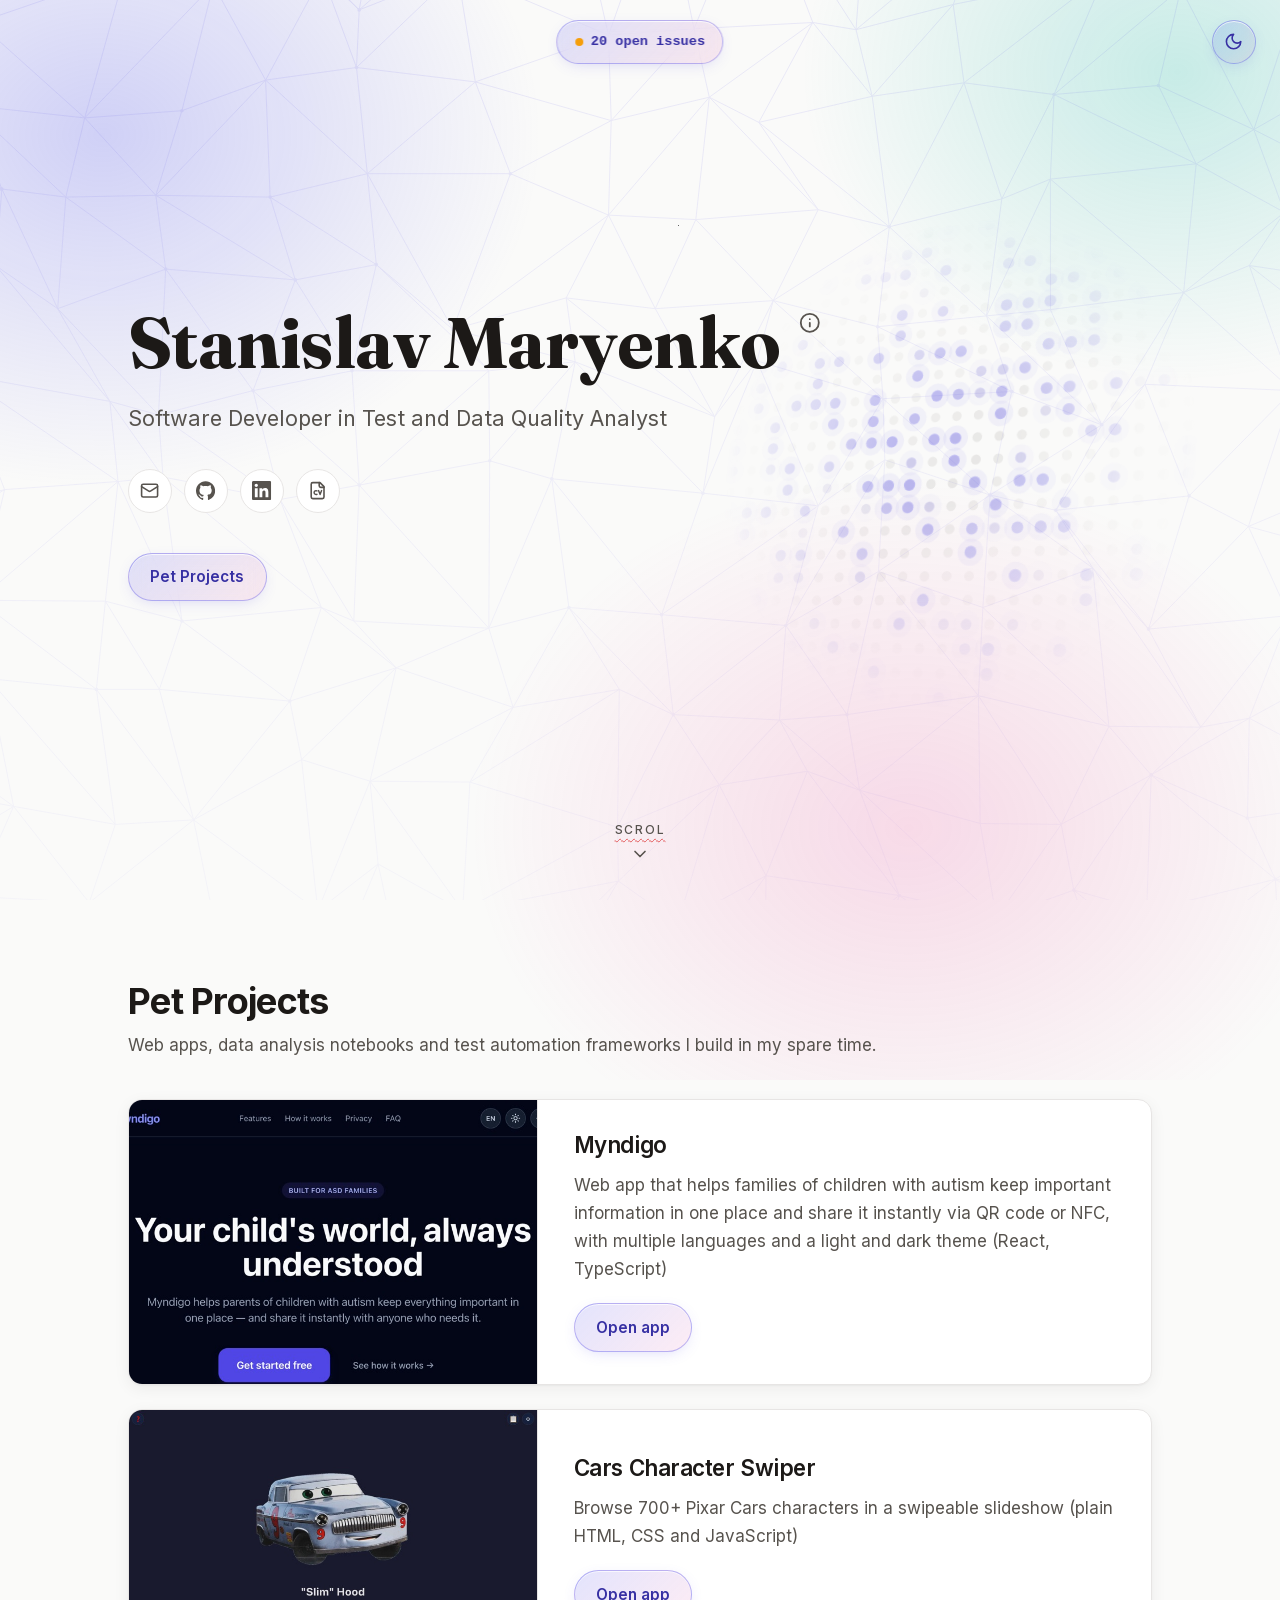
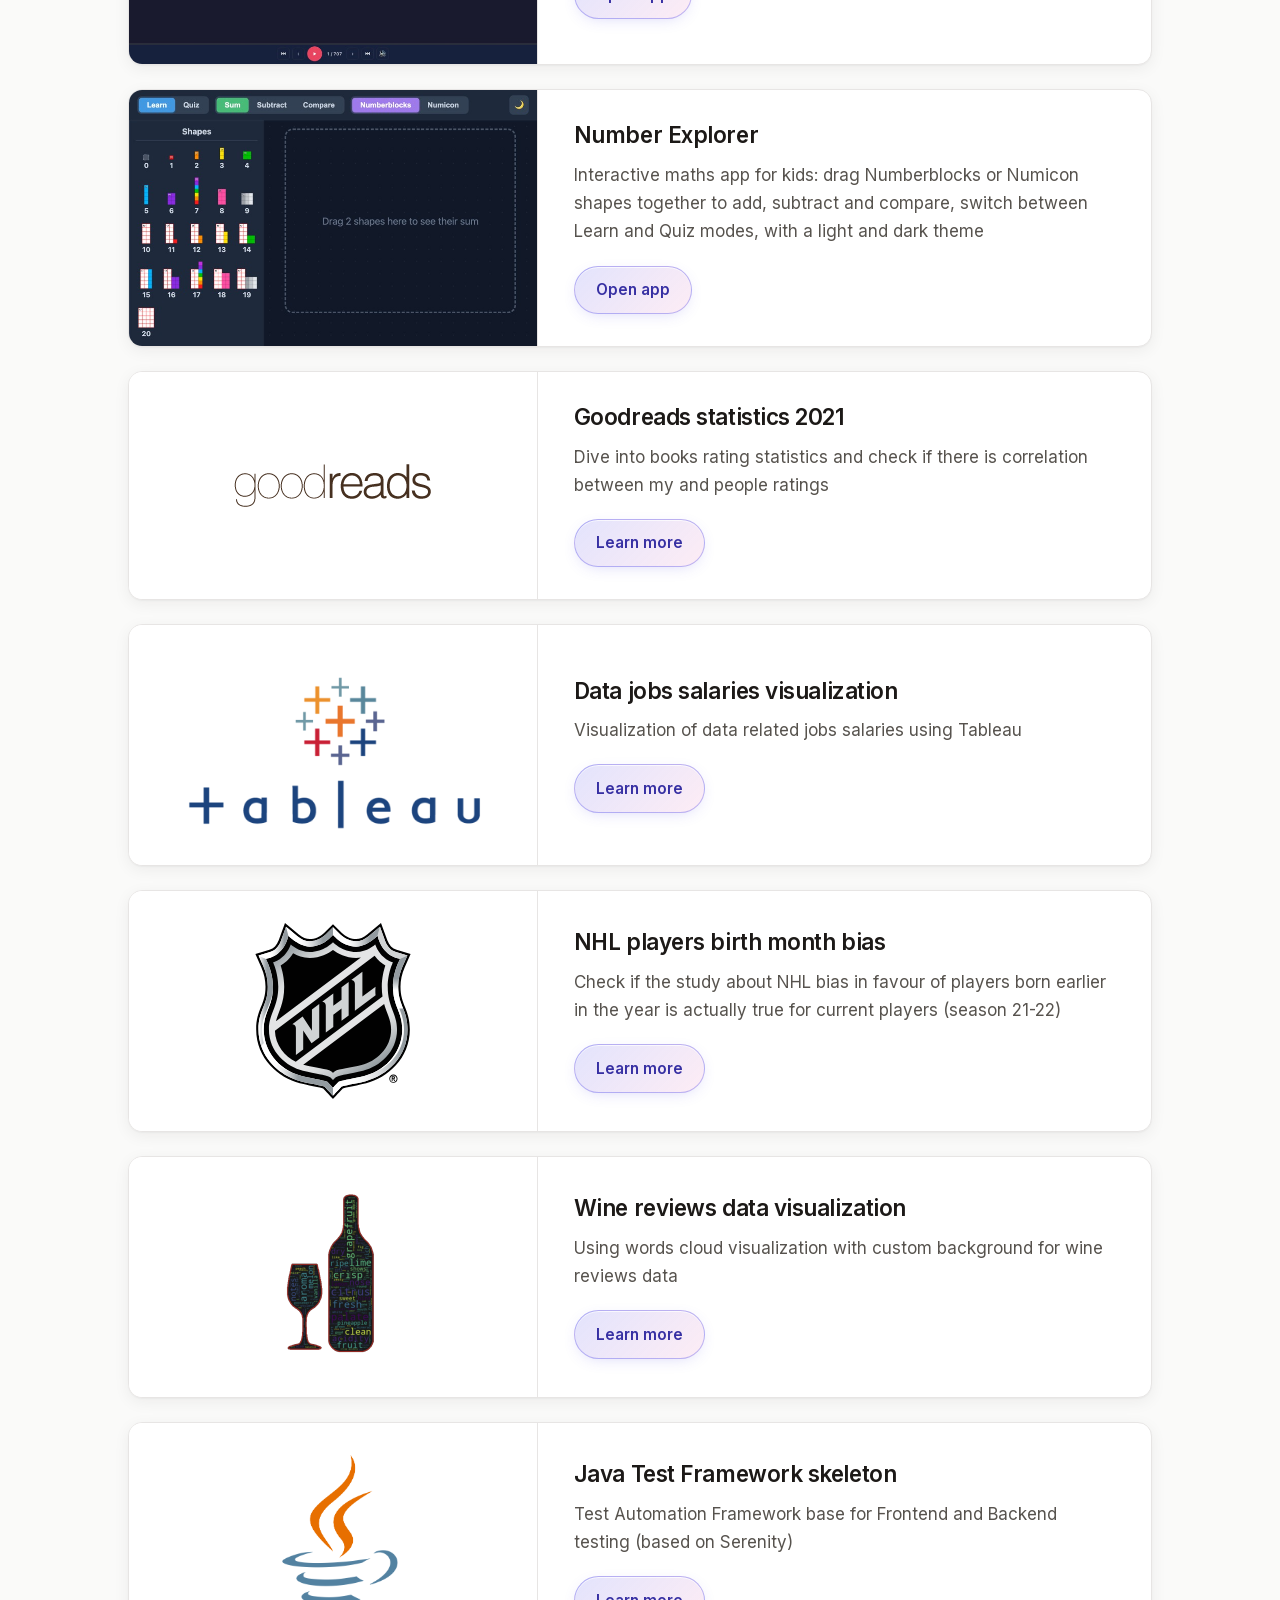
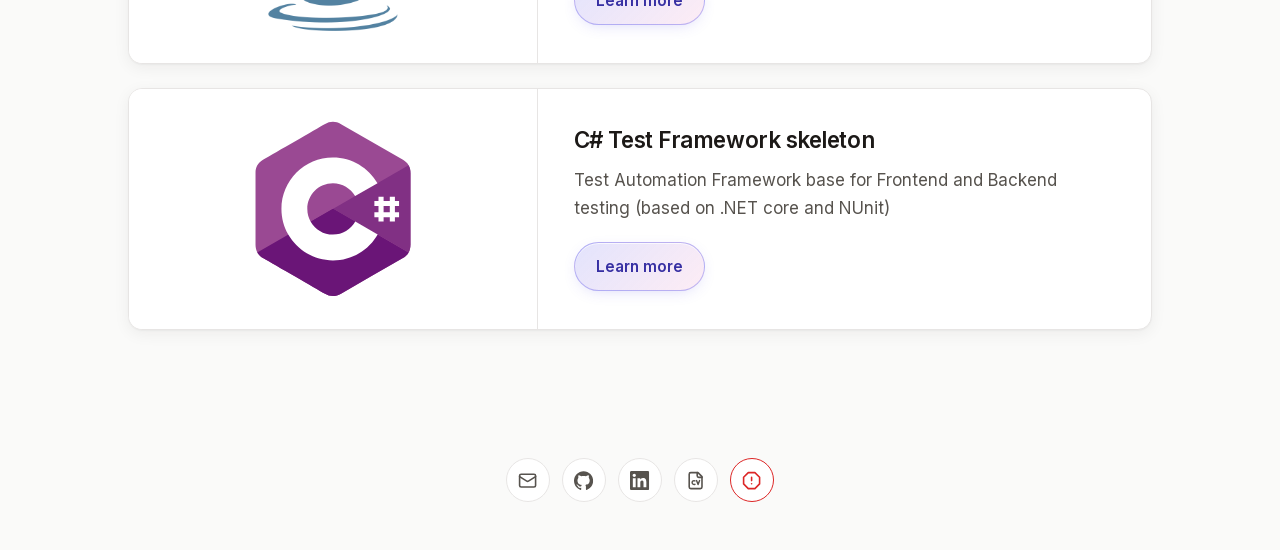
==== commit 9cff6f75: "Update scripts and styles" ====
--- a/index.html
+++ b/index.html
@@ -555,6 +555,7 @@
 		<script src="assets/js/terminal.js" defer></script>
 		<script src="assets/js/timeline.js" defer></script>
 		<script src="assets/js/utils.js" defer></script>
+		<script src="assets/js/dashboard.js" defer></script>
 		<script src="assets/js/offline.js" defer></script>
 		<script src="assets/js/about.js" defer></script>
 		<script src="assets/js/sw-register.js" defer></script>
--- a/assets/css/style.css
+++ b/assets/css/style.css
@@ -1161,7 +1161,7 @@
 	width: 1px;
 	height: 1px;
 	background: #000;
-	opacity: 0.4;
+	opacity: 0.6;
 	pointer-events: none;
 	z-index: 9999;
 }
@@ -1172,8 +1172,8 @@
 }
 
 .is-dark .dead-pixel {
-	background: #c8c8ff;
-	opacity: 0.45;
+	background: #e2e2ff;
+	opacity: 0.65;
 }
 
 .sel-inspecting,
@@ -1547,6 +1547,9 @@
 .term-cmd { color: #4ade80; }
 .term-err { color: #f87171; }
 .term-dim { color: #888; }
+/* Links in the output stay legible on the dark panel. */
+.term-out a { color: #60a5fa; }
+.term-out a:hover, .term-out a:focus-visible { color: #93c5fd; }
 
 .term-line {
 	display: flex;
@@ -2058,6 +2061,110 @@
 }
 
 
+/* Section outlines and labels, red variant. Rules sit after the green set and
+   use the same specificity so they win where both apply. */
+.is-incident #intro,
+.is-incident #one,
+.is-incident #site-footer {
+	position: relative;
+	outline: 3px solid rgba(220, 38, 38, 0.85);
+	outline-offset: -3px;
+	background-image: linear-gradient(rgba(220, 38, 38, 0.12), rgba(220, 38, 38, 0.12));
+}
+
+.is-incident #intro::before,
+.is-incident #one::before,
+.is-incident #site-footer::before {
+	position: absolute;
+	top: 10px;
+	left: 10px;
+	z-index: 5;
+	padding: 0.2em 0.6em;
+	border-radius: 0.4em;
+	background: rgb(220, 38, 38);
+	color: #fff;
+	font: 700 0.8rem/1.3 ui-monospace, SFMono-Regular, Menlo, monospace;
+	pointer-events: none;
+}
+
+.is-incident #intro::before { content: '✗ hero · incident'; }
+.is-incident #one::before { content: '✗ projects · incident'; }
+.is-incident #site-footer::before { content: '✗ footer · incident'; }
+
+/* Flip the outlines green for a beat when the state is resolved. */
+.is-incident.is-incident-resolved #intro,
+.is-incident.is-incident-resolved #one,
+.is-incident.is-incident-resolved #site-footer {
+	outline-color: rgba(34, 197, 94, 0.85);
+	background-image: linear-gradient(rgba(34, 197, 94, 0.12), rgba(34, 197, 94, 0.12));
+}
+
+.is-incident.is-incident-resolved #intro::before,
+.is-incident.is-incident-resolved #one::before,
+.is-incident.is-incident-resolved #site-footer::before {
+	background: rgb(22, 163, 74);
+}
+
+.is-incident-resolved #intro::before { content: '✓ hero · resolved'; }
+.is-incident-resolved #one::before { content: '✓ projects · resolved'; }
+.is-incident-resolved #site-footer::before { content: '✓ footer · resolved'; }
+
+.incident-pill {
+	position: fixed;
+	top: 1rem;
+	left: 50%;
+	z-index: 21;
+	display: flex;
+	align-items: center;
+	gap: 0.7rem;
+	max-width: calc(100vw - 2rem);
+	padding: 0.5rem 0.6rem 0.5rem 1.1rem;
+	border: 1px solid var(--glass-border);
+	border-radius: 999px;
+	background: var(--glass-bg);
+	-webkit-backdrop-filter: blur(12px) saturate(160%);
+	backdrop-filter: blur(12px) saturate(160%);
+	color: var(--glass-text);
+	font: 600 0.95rem/1.4 ui-monospace, SFMono-Regular, Menlo, monospace;
+	white-space: nowrap;
+	transform: translateX(-50%);
+	transform-origin: top center;
+	box-shadow: var(--shadow);
+}
+
+.incident-pill .report-badge { background: rgb(220, 38, 38); }
+
+.incident-pill.is-resolved .report-badge { background: rgb(22, 163, 74); }
+
+.incident-fix {
+	flex: none;
+	min-height: 44px;
+	min-width: 44px;
+	padding: 0 0.9rem;
+	border: 1px solid rgb(220, 38, 38);
+	border-radius: 999px;
+	background: rgb(220, 38, 38);
+	color: #fff;
+	font: 700 0.85rem/1 ui-monospace, SFMono-Regular, Menlo, monospace;
+	cursor: pointer;
+}
+
+.incident-fix:hover,
+.incident-fix:focus-visible {
+	background: #b91c1c;
+	border-color: #b91c1c;
+}
+
+.incident-pill.is-leaving {
+	opacity: 0;
+	transition: opacity 0.4s ease;
+}
+
+@media (prefers-reduced-motion: reduce) {
+	.incident-pill.is-leaving { transition: none; }
+}
+
+
 /* Red footer button */
 #footer-stop {
 	color: var(--fail);
@@ -2441,7 +2548,8 @@
    (the glass variables use light-dark(), which follows color-scheme) */
 .on-dark .theme-toggle,
 .on-dark .to-top,
-.on-dark .toast {
+.on-dark .toast,
+.on-dark .status-island {
 	color-scheme: dark;
 }
 
@@ -2451,3 +2559,194 @@
 	color: #e6f6ff;
 	text-shadow: 0 0 18px rgba(120, 220, 255, 0.55), 0 2px 10px rgba(0, 0, 0, 0.8);
 }
+
+
+/* Status island: a top-centre pill that expands in place into a small report.
+   Sits in the free space at the top of the hero, clear of the top-left pill and
+   the theme toggle. tabular-nums keeps the live figures from jittering. */
+/* Positioned and styled to match the theme toggle: same top offset, height,
+   glass surface, border and shadow, so the two read as a matched set. */
+.status-island {
+	position: fixed;
+	top: calc(1.25rem + env(safe-area-inset-top, 0px));
+	left: 50%;
+	z-index: 10;
+	transform: translateX(-50%);
+	font: 600 0.85rem/1.3 ui-monospace, SFMono-Regular, Menlo, monospace;
+	font-variant-numeric: tabular-nums;
+}
+
+.si-collapsed {
+	display: inline-flex;
+	align-items: center;
+	gap: 0.5rem;
+	height: 2.75rem;
+	padding: 0 1.1rem;
+	border: 1px solid var(--glass-border);
+	border-radius: 999px;
+	background: var(--glass-bg);
+	-webkit-backdrop-filter: blur(12px) saturate(160%);
+	backdrop-filter: blur(12px) saturate(160%);
+	box-shadow: inset 0 1px 0 var(--glass-highlight), 0 4px 16px -6px var(--glass-glow);
+	color: var(--glass-text);
+	font: inherit;
+	white-space: nowrap;
+	cursor: pointer;
+	transition: background 0.2s ease, box-shadow 0.2s ease;
+}
+
+.si-collapsed:hover,
+.si-collapsed:focus-visible {
+	background: var(--glass-bg-hover);
+}
+
+.si-dot {
+	width: 8px;
+	height: 8px;
+	flex: none;
+	border-radius: 50%;
+	/* Default amber ("work to do") so there's no green→amber flash before the
+	   first render; turns green only once every known issue is resolved. */
+	background: #f59e0b;
+}
+
+.status-island.is-all-clear .si-dot { background: var(--pass); }
+
+.status-island.is-alarm .si-dot,
+.status-island.is-alarm .si-collapsed {
+	animation: si-pulse 1s ease-in-out infinite;
+}
+
+@keyframes si-pulse {
+	0%, 100% { opacity: 1; }
+	50% { opacity: 0.5; }
+}
+
+/* While open the collapsed trigger folds away and the card takes over. */
+.status-island.is-open .si-collapsed { display: none; }
+
+.si-expanded {
+	width: min(360px, calc(100vw - 2rem));
+	padding: 0.75rem 0.9rem 0.9rem;
+	border: 1px solid var(--glass-border);
+	border-radius: var(--radius);
+	background: var(--glass-bg);
+	-webkit-backdrop-filter: blur(14px) saturate(160%);
+	backdrop-filter: blur(14px) saturate(160%);
+	color: var(--glass-text);
+	box-shadow: inset 0 1px 0 var(--glass-highlight), 0 10px 32px -10px var(--glass-glow);
+	transform-origin: top center;
+	animation: si-morph 0.22s ease;
+}
+
+@keyframes si-morph {
+	from { opacity: 0; transform: translateY(-6px) scale(0.96); }
+	to { opacity: 1; transform: translateY(0) scale(1); }
+}
+
+.si-head {
+	display: flex;
+	align-items: center;
+	gap: 0.5rem;
+	margin-bottom: 0.7rem;
+}
+
+.si-badge { background: var(--pass); }
+.status-island.is-failing .si-badge { background: var(--fail); }
+
+.si-title { flex: 1; font-weight: 700; }
+
+.si-close {
+	flex: none;
+	width: 28px;
+	height: 28px;
+	border: none;
+	border-radius: 6px;
+	background: transparent;
+	color: inherit;
+	font-size: 1.1rem;
+	line-height: 1;
+	cursor: pointer;
+}
+
+.si-close:hover,
+.si-close:focus-visible { background: rgba(127, 127, 127, 0.2); }
+
+/* 2x2 live counts grid. */
+.si-run {
+	display: grid;
+	grid-template-columns: 1fr 1fr;
+	gap: 0.4rem;
+	margin-bottom: 0.7rem;
+}
+
+.si-stat {
+	display: flex;
+	flex-direction: column;
+	gap: 0.1rem;
+	padding: 0.5rem 0.6rem;
+	border-radius: 8px;
+	background: rgba(127, 127, 127, 0.12);
+}
+
+.si-n { font-size: 1.25rem; font-weight: 700; }
+.si-l { font-size: 0.72rem; opacity: 0.75; }
+
+.si-scheduled { color: var(--queued); }
+.si-passed { color: var(--pass); }
+/* Fixed (hand-repaired) is distinct from Passed: a teal/cyan, legible in both themes. */
+.si-fixed { color: light-dark(#0891b2, #22d3ee); }
+.si-failing { color: var(--fail); }
+
+.si-issues { font-size: 0.8rem; }
+.si-group { margin-top: 0.4rem; }
+.si-group:first-child { margin-top: 0; }
+.si-issue-row { margin: 0.2rem 0; }
+.si-issue-k { display: inline-block; min-width: 4.5em; font-weight: 700; }
+
+/* Issue-id lists under Known (found) and Muted (fixed set). Fixed 4-column grid
+   so exactly four ids sit per row and the width is predictable; a small font
+   keeps four two-digit entries ("ISSUE-10 ✓") on one line. No height cap/scroll
+   — all rows show in full and the grid keeps the panel short enough to fit. */
+.si-id-list {
+	display: grid;
+	grid-template-columns: repeat(4, 1fr);
+	gap: 0.1rem 0.4rem;
+	margin: 0.2rem 0 0 4.5em;
+	font-size: 0.6rem;
+	line-height: 1.4;
+}
+.si-id-list[hidden] { display: none; }
+.si-chip { white-space: nowrap; }
+
+/* Phones: full-width card under the notch. It sizes to its content and never
+   scrolls — the spacing below keeps the whole report on screen. Tap targets
+   stay 44px. */
+@media (hover: none), (pointer: coarse) {
+	.si-close { width: 44px; height: 44px; }
+	.si-expanded {
+		width: calc(100vw - 1.5rem);
+		padding: 0.6rem 0.75rem 0.75rem;
+	}
+	.si-run { gap: 0.3rem; margin-bottom: 0.5rem; }
+	.si-stat { padding: 0.4rem 0.5rem; }
+	.si-n { font-size: 1.1rem; }
+}
+
+/* Hover tilt/transition parity with the theme toggle: on touch, no hover flip. */
+@media (hover: none) {
+	.si-collapsed:hover { background: var(--glass-bg); }
+}
+
+/* Reduced motion: fade rather than morph, and no pulse. */
+@media (prefers-reduced-motion: reduce) {
+	.si-collapsed { transition: none; }
+	.si-expanded { animation: si-fade 0.2s ease; }
+	.status-island.is-alarm .si-dot,
+	.status-island.is-alarm .si-collapsed { animation: none; }
+}
+
+@keyframes si-fade {
+	from { opacity: 0; }
+	to { opacity: 1; }
+}
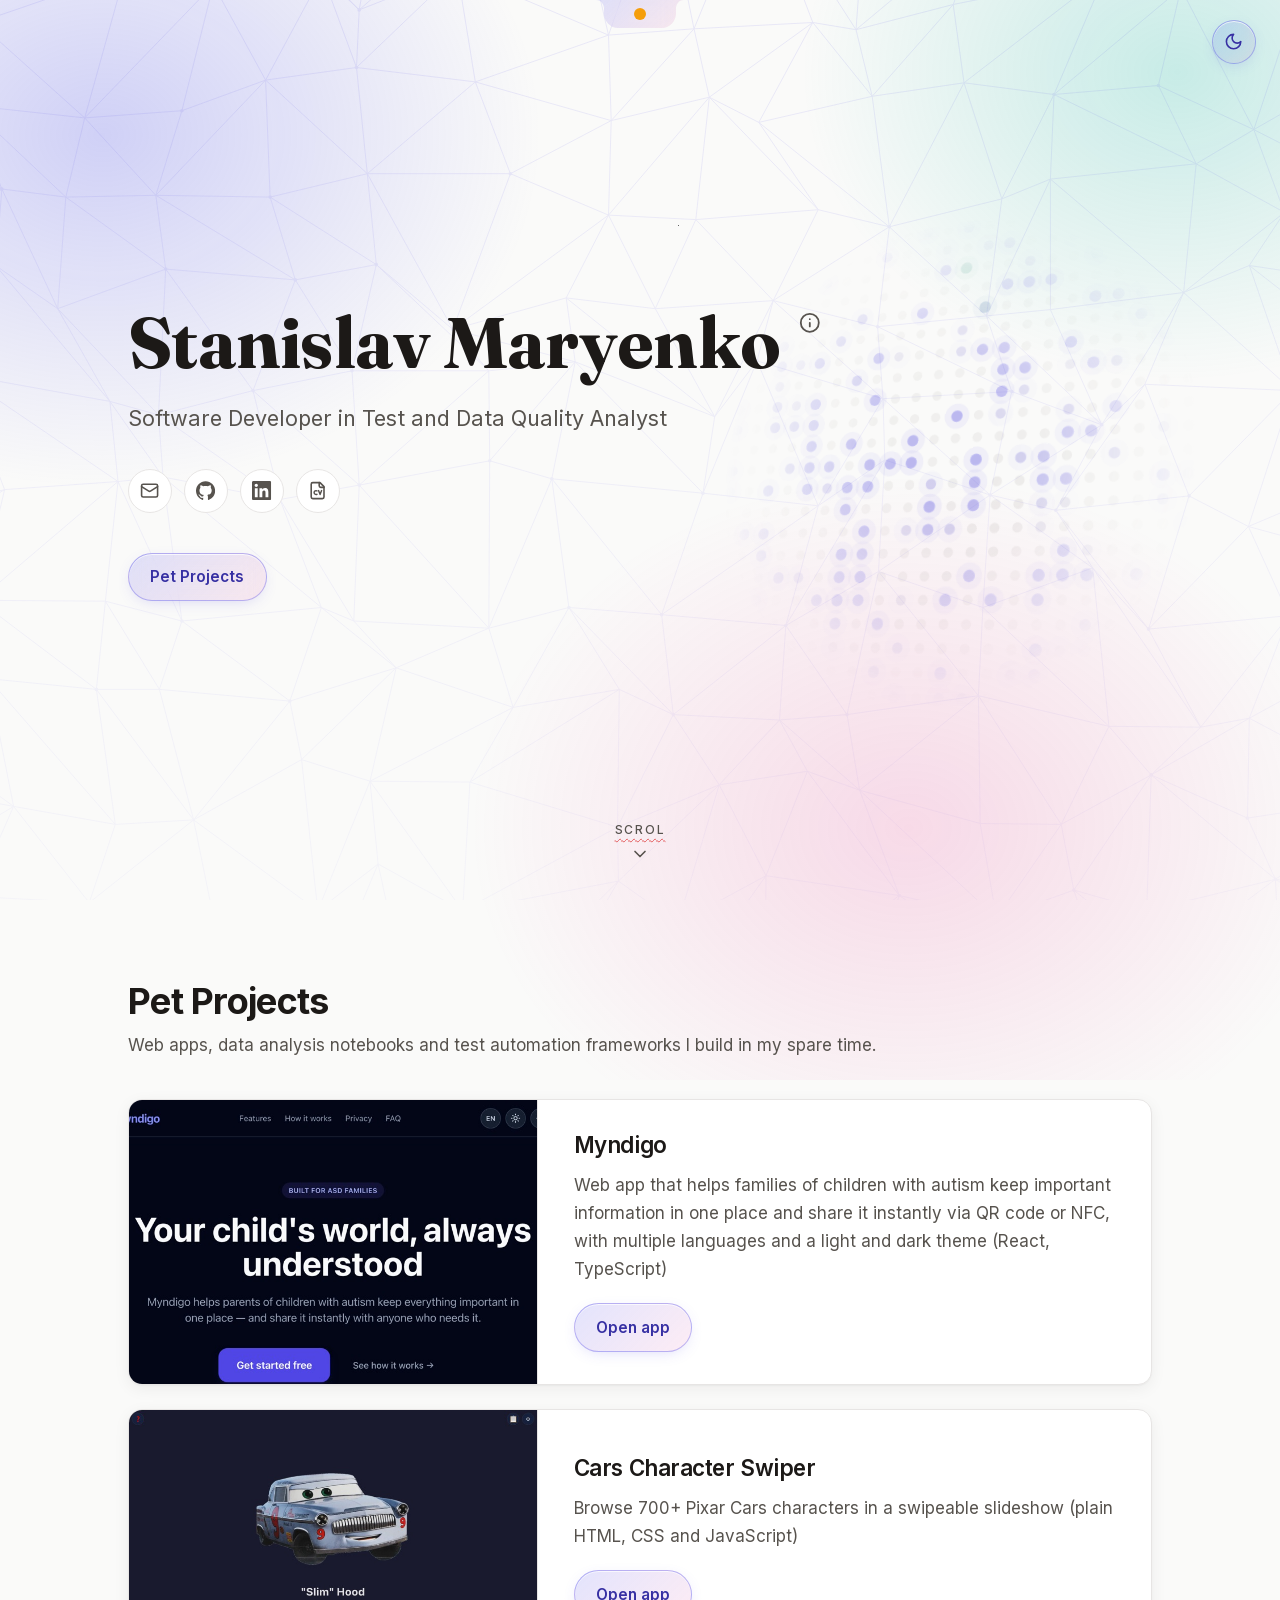
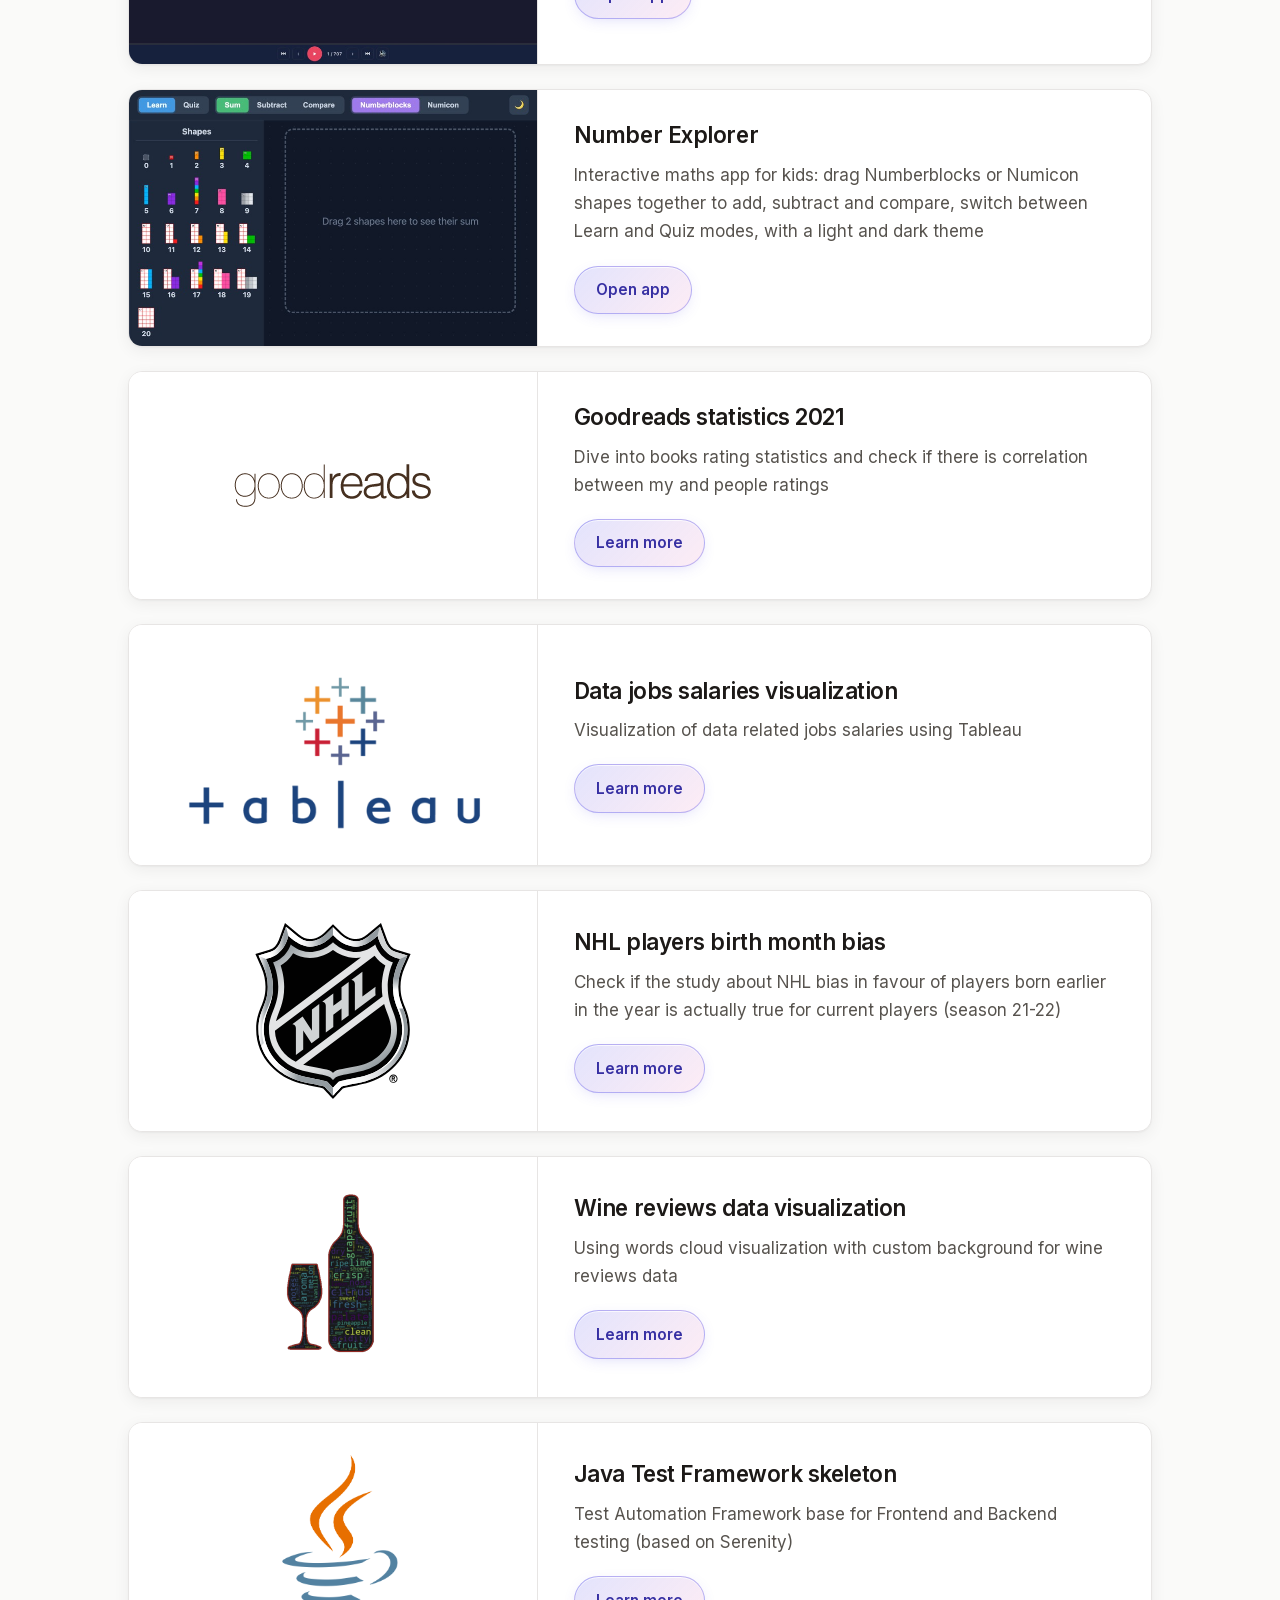
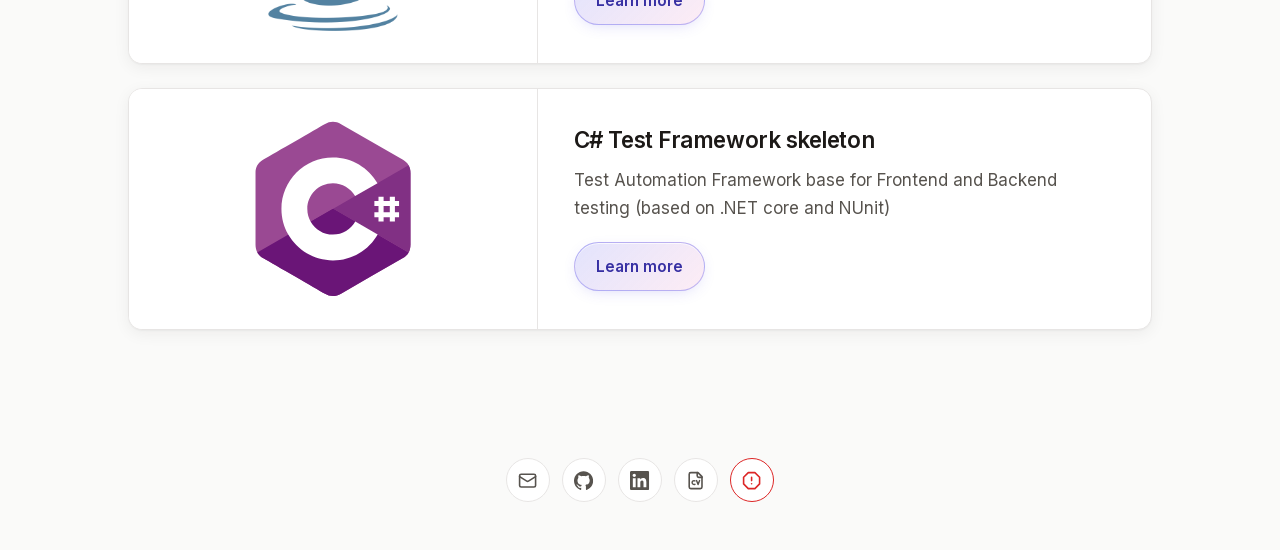
==== commit e4f05ee3: "Preload fonts to avoid first-load flash" ====
--- a/index.html
+++ b/index.html
@@ -35,6 +35,10 @@
 
 		<link rel="icon" type="image/png" href="images/favicon.png" />
 		<link rel="apple-touch-icon" href="images/favicon.png" />
+		<!-- Preload the two self-hosted fonts so they arrive with the CSS and text
+		     paints in its final face, instead of swapping from a fallback. -->
+		<link rel="preload" href="assets/fonts/fraunces-latin.woff2" as="font" type="font/woff2" crossorigin />
+		<link rel="preload" href="assets/fonts/inter-latin.woff2" as="font" type="font/woff2" crossorigin />
 		<link rel="stylesheet" href="assets/css/style.css" />
 		<!-- Apply the theme before first paint to avoid a flash -->
 		<script>
--- a/assets/css/style.css
+++ b/assets/css/style.css
@@ -730,8 +730,13 @@
 
 @media (max-width: 900px) {
 	.test-grid {
+		/* Keep the whole (3D-rotated) canvas inside the viewport: a negative
+		   right offset plus the rotateY/Z used to push the painted box past the
+		   right edge, and WebKit lets that transformed child escape the hero's
+		   overflow: clip and add sideways scroll. Pin it on-screen instead; the
+		   radial mask already fades the edges so it still bleeds off visually. */
 		width: min(85vw, 24rem);
-		right: -3rem;
+		right: 0;
 		opacity: 0.25;
 	}
 }
@@ -2568,7 +2573,7 @@
    glass surface, border and shadow, so the two read as a matched set. */
 .status-island {
 	position: fixed;
-	top: calc(1.25rem + env(safe-area-inset-top, 0px));
+	top: 0;
 	left: 50%;
 	z-index: 10;
 	transform: translateX(-50%);
@@ -2576,23 +2581,37 @@
 	font-variant-numeric: tabular-nums;
 }
 
+/* Icon-only notch: a phone-style camera cutout hanging flush from the top edge.
+   The silhouette flares outward with a concave curve at each top shoulder (so it
+   blends into the edge like a real notch) rather than being a plain rounded tab,
+   then runs down straight sides to a rounded bottom. Shaped with an SVG mask so
+   the glass background follows the curves; honours the safe-area inset. A single
+   colour dot centred inside carries the status (amber = open, green = clear). */
 .si-collapsed {
 	display: inline-flex;
 	align-items: center;
-	gap: 0.5rem;
-	height: 2.75rem;
-	padding: 0 1.1rem;
-	border: 1px solid var(--glass-border);
-	border-radius: 999px;
+	justify-content: center;
+	/* Fixed px box so the clip-path coordinates below line up 1:1. */
+	width: 88px;
+	height: 28px;
+	padding-top: env(safe-area-inset-top, 0px);
+	border: 0;
 	background: var(--glass-bg);
 	-webkit-backdrop-filter: blur(12px) saturate(160%);
 	backdrop-filter: blur(12px) saturate(160%);
-	box-shadow: inset 0 1px 0 var(--glass-highlight), 0 4px 16px -6px var(--glass-glow);
+	/* Phone camera-notch outline (coords in px, matching the 88x28 box): the top
+	   edge is full-width and flush with the screen, with a small concave fillet at
+	   each top corner that curves outward into the edge (like a notch blending
+	   into the bezel), then short straight sides into a deeply rounded bottom.
+	   clip-path path() is widely supported and scales with the element's px box. */
+	-webkit-clip-path: path('M0,0 C7,0 8,7 8,8 L8,13 C8,21 14,28 22,28 L66,28 C74,28 80,21 80,13 L80,8 C80,7 81,0 88,0 Z');
+	clip-path: path('M0,0 C7,0 8,7 8,8 L8,13 C8,21 14,28 22,28 L66,28 C74,28 80,21 80,13 L80,8 C80,7 81,0 88,0 Z');
 	color: var(--glass-text);
 	font: inherit;
-	white-space: nowrap;
 	cursor: pointer;
-	transition: background 0.2s ease, box-shadow 0.2s ease;
+	/* Own the pointer gesture so a press-and-pull here doesn't scroll the page. */
+	touch-action: none;
+	transition: background 0.2s ease;
 }
 
 .si-collapsed:hover,
@@ -2600,9 +2619,66 @@
 	background: var(--glass-bg-hover);
 }
 
+.si-collapsed.is-dragging,
+.si-collapsed.is-dragging:hover,
+.si-collapsed.is-dragging:focus-visible {
+	cursor: grabbing;
+	/* The overlay redraws the pill as part of one continuous shape. */
+	background: transparent;
+	-webkit-backdrop-filter: none;
+	backdrop-filter: none;
+}
+
+/* The pill's body extruded toward the pointer. Pinned to the underside centre of
+   the notch; a child carries the glass surface and is shaped by a per-frame
+   clip-path, so it reads as the container stretching (gradient + blur that an SVG
+   fill can't do). Only drawn mid-drag via .is-active. */
+.si-stretch {
+	position: absolute;
+	left: 50%;
+	top: 100%; /* the notch underside */
+	width: 0;
+	height: 0;
+	pointer-events: none;
+	z-index: -1; /* behind the notch so the band reads as the pill extruding */
+	display: none;
+}
+
+.si-stretch.is-active { display: block; }
+
+/* Square box (matches BAND_BOX in JS), *centred* on the notch underside so
+   the shape has room in every direction (dragging up/sideways won't clip). The
+   clip-path carves the taffy shape out of this glass surface. */
+.si-stretch-band {
+	position: absolute;
+	left: -320px; /* -BAND_BOX / 2 */
+	top: -320px;  /* -BAND_BOX / 2 — box centred on the notch underside */
+	width: 640px;
+	height: 640px;
+	background: var(--glass-bg);
+	-webkit-backdrop-filter: blur(12px) saturate(160%);
+	backdrop-filter: blur(12px) saturate(160%);
+}
+
+/* Travelling dot: fixed size, rides the stretched tip (positioned in JS). Its
+   coordinates share the band box origin (notch-underside centre). */
+.si-stretch-dot {
+	position: absolute;
+	width: 12px;
+	height: 12px;
+	margin: -6px 0 0 -6px; /* centre on its (left, top) point */
+	border-radius: 50%;
+	background: #f59e0b;
+}
+
+.status-island.is-all-clear .si-stretch-dot { background: var(--pass); }
+
+/* While dragging, the pill's resting dot steps aside — the tip dot stands in. */
+.si-collapsed.is-dragging .si-dot { opacity: 0; }
+
 .si-dot {
-	width: 8px;
-	height: 8px;
+	width: 12px;
+	height: 12px;
 	flex: none;
 	border-radius: 50%;
 	/* Default amber ("work to do") so there's no green→amber flash before the
@@ -2612,6 +2688,13 @@
 
 .status-island.is-all-clear .si-dot { background: var(--pass); }
 
+/* Flash green for a beat when an issue resolves: the dot turns green and the
+   whole collapsed pill pulses (same si-pulse as the alarm state, just green),
+   then it returns to normal (handled by removing .is-blink in JS after ~4s). */
+.status-island.is-blink .si-dot { background: var(--pass); }
+
+.status-island.is-blink .si-dot,
+.status-island.is-blink .si-collapsed,
 .status-island.is-alarm .si-dot,
 .status-island.is-alarm .si-collapsed {
 	animation: si-pulse 1s ease-in-out infinite;
@@ -2627,37 +2710,45 @@
 
 .si-expanded {
 	width: min(360px, calc(100vw - 2rem));
-	padding: 0.75rem 0.9rem 0.9rem;
+	/* Hangs flush from the top edge like the notch: square top corners, rounded
+	   only at the bottom, no gap above (just the safe-area inset so content on a
+	   notched phone clears the cutout). */
+	padding: calc(0.75rem + env(safe-area-inset-top, 0px)) 0.9rem 0.9rem;
 	border: 1px solid var(--glass-border);
-	border-radius: var(--radius);
+	border-top: 0;
+	border-radius: 0 0 var(--radius) var(--radius);
 	background: var(--glass-bg);
 	-webkit-backdrop-filter: blur(14px) saturate(160%);
 	backdrop-filter: blur(14px) saturate(160%);
 	color: var(--glass-text);
-	box-shadow: inset 0 1px 0 var(--glass-highlight), 0 10px 32px -10px var(--glass-glow);
+	box-shadow: 0 10px 32px -10px var(--glass-glow);
 	transform-origin: top center;
-	animation: si-morph 0.22s ease;
-}
-
-@keyframes si-morph {
-	from { opacity: 0; transform: translateY(-6px) scale(0.96); }
-	to { opacity: 1; transform: translateY(0) scale(1); }
+	/* Slide down from the top edge on open. */
+	animation: si-slide-down 0.42s cubic-bezier(0.22, 1, 0.36, 1);
+}
+
+@keyframes si-slide-down {
+	from { opacity: 0; transform: translateY(-100%); }
+	to { opacity: 1; transform: translateY(0); }
 }
 
 .si-head {
-	display: flex;
+	display: grid;
+	/* Centre the title across the full width: an empty cell balances the close
+	   button on the right so the label stays visually centred. */
+	grid-template-columns: 28px 1fr 28px;
 	align-items: center;
-	gap: 0.5rem;
 	margin-bottom: 0.7rem;
 }
 
-.si-badge { background: var(--pass); }
-.status-island.is-failing .si-badge { background: var(--fail); }
-
-.si-title { flex: 1; font-weight: 700; }
+.si-title {
+	grid-column: 2;
+	text-align: center;
+	font-weight: 700;
+}
 
 .si-close {
-	flex: none;
+	grid-column: 3;
 	width: 28px;
 	height: 28px;
 	border: none;
@@ -2694,8 +2785,9 @@
 
 .si-scheduled { color: var(--queued); }
 .si-passed { color: var(--pass); }
-/* Fixed (hand-repaired) is distinct from Passed: a teal/cyan, legible in both themes. */
-.si-fixed { color: light-dark(#0891b2, #22d3ee); }
+/* Known (open issue count) picks up the amber/green status colour. */
+.si-known-stat { color: light-dark(#b45309, #fbbf24); }
+.status-island.is-all-clear .si-known-stat { color: var(--pass); }
 .si-failing { color: var(--fail); }
 
 .si-issues { font-size: 0.8rem; }
@@ -2704,29 +2796,38 @@
 .si-issue-row { margin: 0.2rem 0; }
 .si-issue-k { display: inline-block; min-width: 4.5em; font-weight: 700; }
 
-/* Issue-id lists under Known (found) and Muted (fixed set). Fixed 4-column grid
-   so exactly four ids sit per row and the width is predictable; a small font
-   keeps four two-digit entries ("ISSUE-10 ✓") on one line. No height cap/scroll
-   — all rows show in full and the grid keeps the panel short enough to fit. */
+/* Issue-id lists under Known (found) and Muted (fixed set). Fixed-column grid
+   so the width is predictable and a small font keeps each entry on one line. No
+   height cap/scroll — all rows show in full and the grid keeps the panel short
+   enough to fit. */
 .si-id-list {
 	display: grid;
 	grid-template-columns: repeat(4, 1fr);
 	gap: 0.1rem 0.4rem;
-	margin: 0.2rem 0 0 4.5em;
-	font-size: 0.6rem;
+	margin: 0.2rem 0 0 0.5em;
+	font-size: 0.55rem;
 	line-height: 1.4;
+}
+/* The Known (found) entries carry a one-word tag, so they are wider: three per
+   row. Muted entries share the same font size and style for a consistent look. */
+.si-known-list {
+	grid-template-columns: repeat(3, 1fr);
 }
 .si-id-list[hidden] { display: none; }
 .si-chip { white-space: nowrap; }
+/* The bracketed tag rides a touch smaller and dimmer than the id it labels. */
+.si-chip-tag { font-size: 0.9em; opacity: 0.65; }
 
 /* Phones: full-width card under the notch. It sizes to its content and never
    scrolls — the spacing below keeps the whole report on screen. Tap targets
    stay 44px. */
 @media (hover: none), (pointer: coarse) {
 	.si-close { width: 44px; height: 44px; }
+	/* Keep the centred-title balance with the larger touch close button. */
+	.si-head { grid-template-columns: 44px 1fr 44px; }
 	.si-expanded {
 		width: calc(100vw - 1.5rem);
-		padding: 0.6rem 0.75rem 0.75rem;
+		padding: calc(0.6rem + env(safe-area-inset-top, 0px)) 0.75rem 0.75rem;
 	}
 	.si-run { gap: 0.3rem; margin-bottom: 0.5rem; }
 	.si-stat { padding: 0.4rem 0.5rem; }
@@ -2742,6 +2843,8 @@
 @media (prefers-reduced-motion: reduce) {
 	.si-collapsed { transition: none; }
 	.si-expanded { animation: si-fade 0.2s ease; }
+	.status-island.is-blink .si-dot,
+	.status-island.is-blink .si-collapsed,
 	.status-island.is-alarm .si-dot,
 	.status-island.is-alarm .si-collapsed { animation: none; }
 }
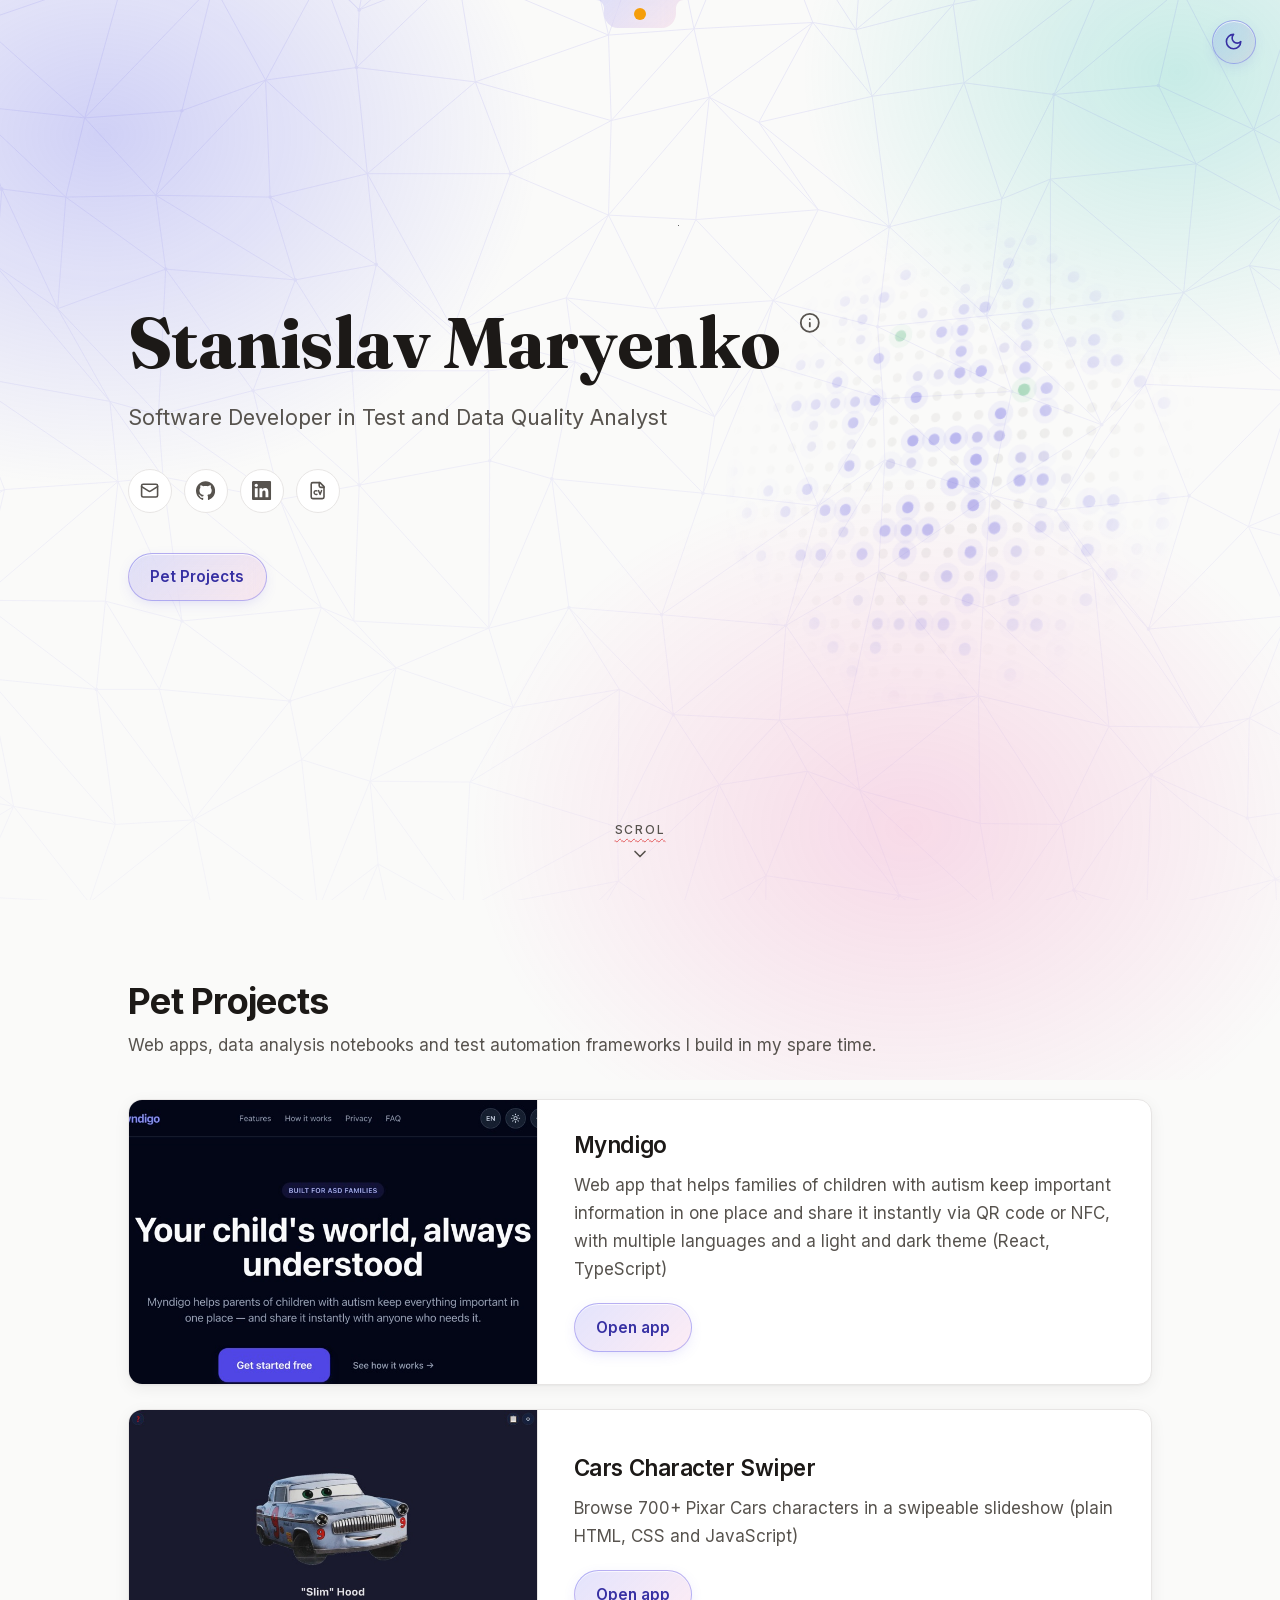
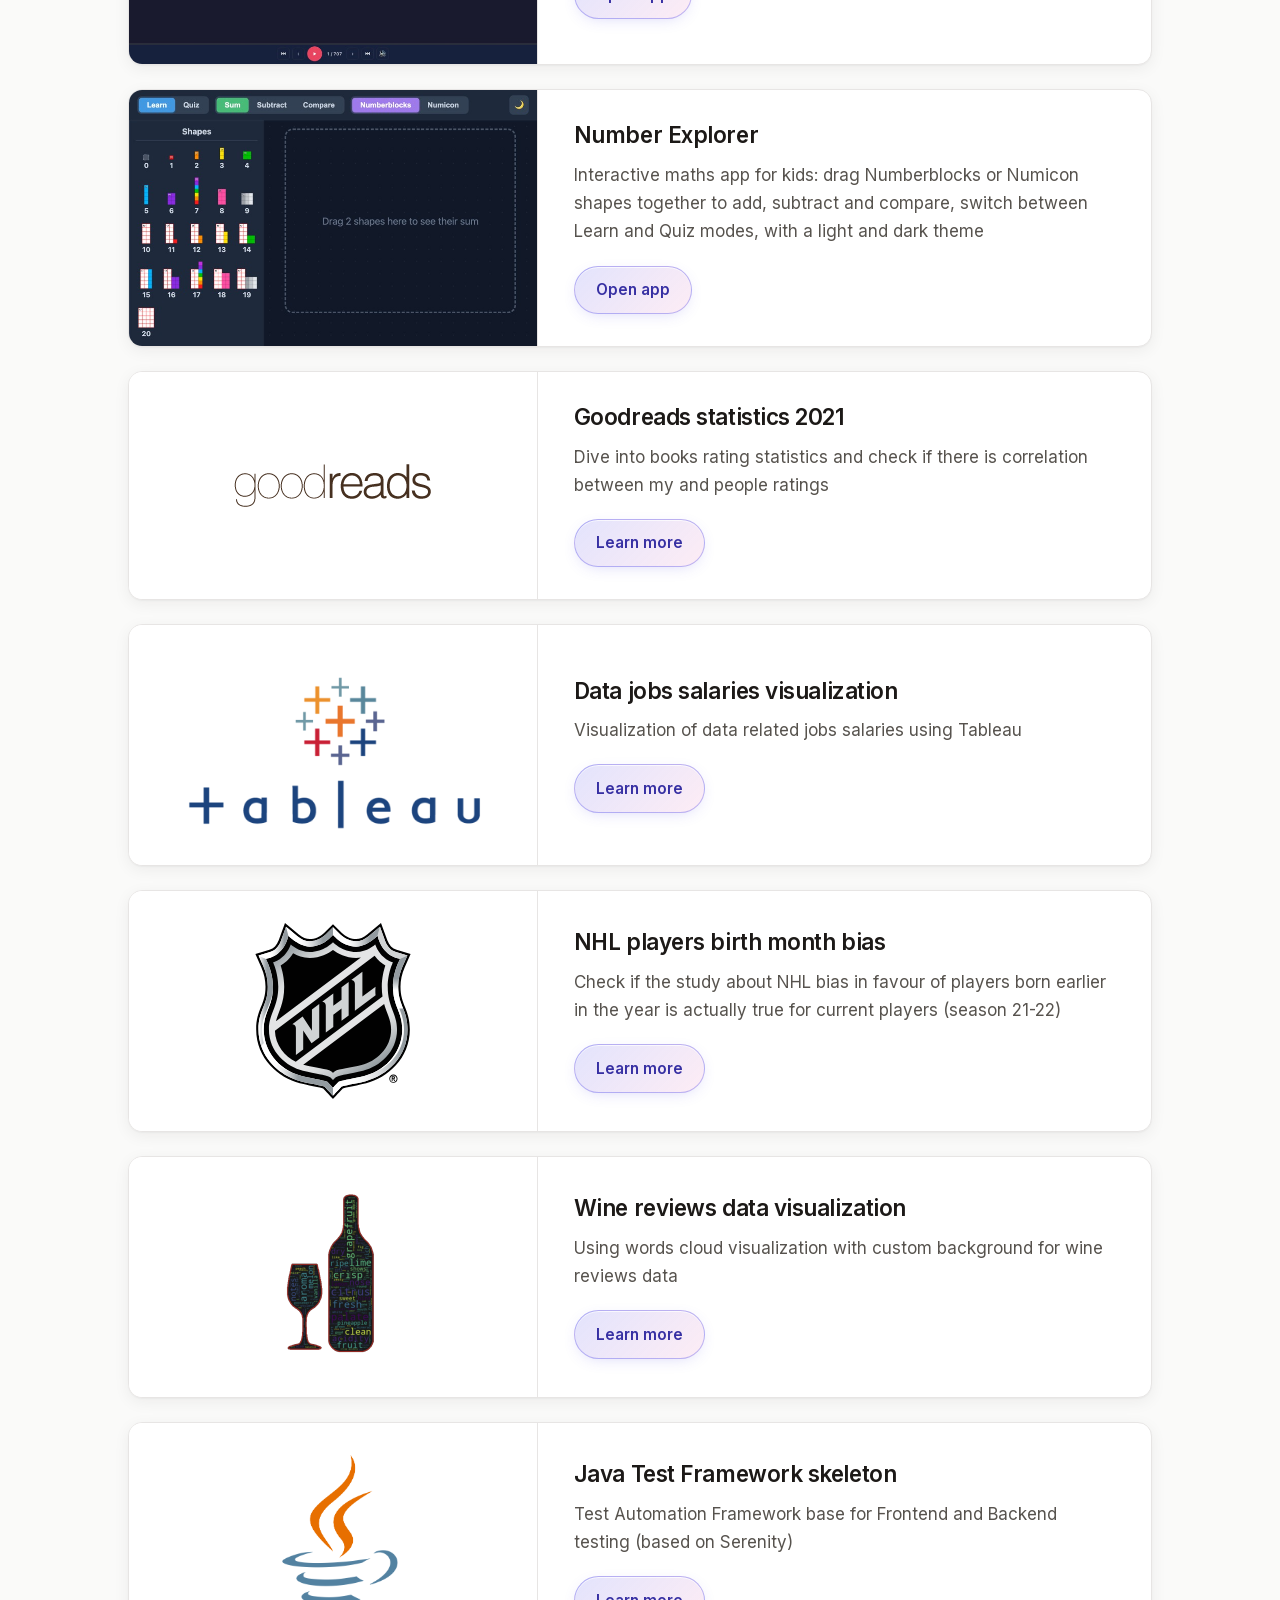
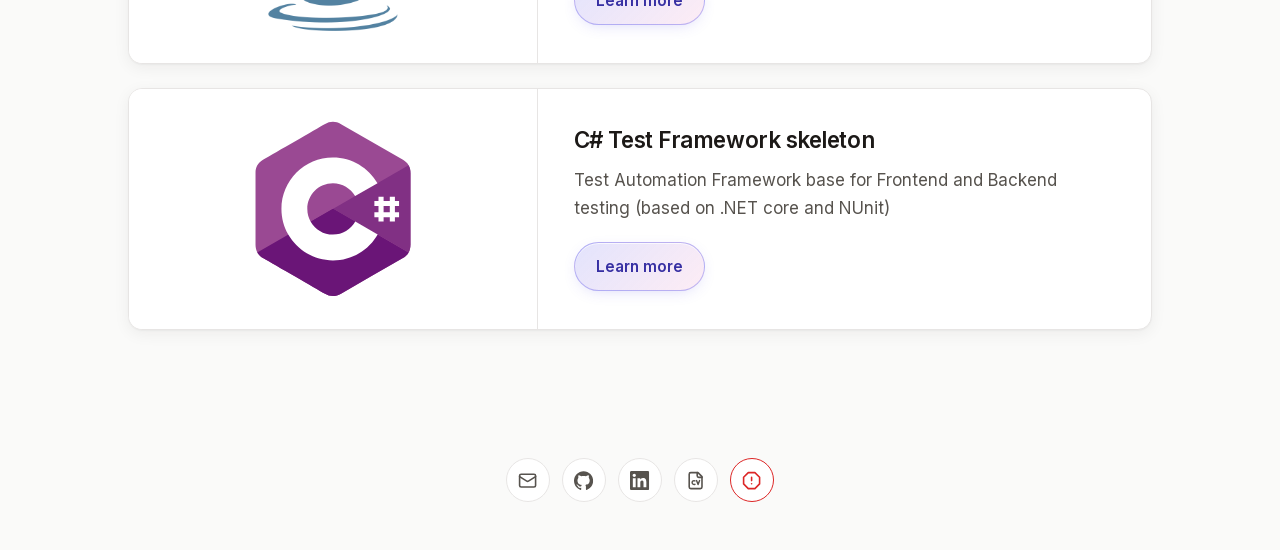
==== commit 6438fb86: "Update scripts and styles" ====
--- a/index.html
+++ b/index.html
@@ -554,14 +554,10 @@
 		</template>
 
 		<script src="assets/js/site.js" defer></script>
-		<script src="assets/js/theme.js" defer></script>
 		<script src="assets/js/grid.js" defer></script>
 		<script src="assets/js/terminal.js" defer></script>
-		<script src="assets/js/timeline.js" defer></script>
 		<script src="assets/js/utils.js" defer></script>
 		<script src="assets/js/dashboard.js" defer></script>
 		<script src="assets/js/offline.js" defer></script>
-		<script src="assets/js/about.js" defer></script>
-		<script src="assets/js/sw-register.js" defer></script>
 	</body>
 </html>
--- a/assets/css/style.css
+++ b/assets/css/style.css
@@ -2853,3 +2853,165 @@
 	from { opacity: 0; }
 	to { opacity: 1; }
 }
+
+/* Overlay layers mounted on the hero role line. The role box is given
+   position:relative at runtime so these anchor to it; both are decorative and
+   aria-hidden, so assistive tech always reads the real line beneath. */
+.scratch-under {
+	position: absolute;
+	left: 0;
+	top: 0;
+	width: 100%;
+	height: 100%;
+	display: flex;
+	align-items: center;
+	color: var(--muted);
+	font: inherit;
+	line-height: inherit;
+	white-space: normal;
+	pointer-events: none;
+	/* Stays out of sight while the top line is being rubbed away, so it doesn't
+	   peek through the gaps; fades in once the line settles. */
+	opacity: 0;
+	transition: opacity 0.35s ease;
+}
+
+.scratch-under.is-shown {
+	opacity: 1;
+}
+
+@media (prefers-reduced-motion: reduce) {
+	.scratch-under { transition: none; }
+}
+
+.scratch-foil {
+	position: absolute;
+	left: 0;
+	top: 0;
+	z-index: 2;
+	/* Keep native vertical scrolling over the line; only a deliberate left-right
+	   scrub is handled in JS. Default cursor so it reads as ordinary text. */
+	touch-action: pan-y;
+	user-select: none;
+	-webkit-user-select: none;
+	transition: opacity 0.3s ease;
+}
+
+.scratch-foil.is-revealing {
+	opacity: 0;
+	pointer-events: none;
+}
+
+@media (prefers-reduced-motion: reduce) {
+	.scratch-foil { transition: none; }
+}
+
+/* Hero contact icons: rolling-display variant. A link becomes a fixed-size
+   window with a vertical strip of symbols that scrolls behind it. The circle,
+   size, border and background are inherited from .icons a so the shape never
+   changes — only the glyph inside. The link stays fully operational. */
+.icons a.is-reel {
+	position: relative;
+	overflow: hidden;
+}
+
+.icons a.is-reel .reel-strip {
+	position: absolute;
+	left: 0;
+	right: 0;
+	top: 0;
+	display: flex;
+	flex-direction: column;
+	align-items: center;
+	will-change: transform;
+}
+
+.icons a.is-reel .reel-sym {
+	flex: 0 0 2.75rem;
+	width: 100%;
+	height: 2.75rem;
+	display: grid;
+	place-items: center;
+	font: 800 1.4rem/1 "Fraunces", Georgia, serif;
+	color: var(--muted);
+}
+
+.icons a.is-reel .reel-seven {
+	color: #dc2626;
+	text-shadow: 0 1px 0 rgba(0, 0, 0, 0.12);
+}
+
+/* Pull control that appears beside the icon row: a ball-topped arm on a small
+   baseplate, drawn so it overflows the pill upward (the knob rises above the
+   circle) while keeping the same pill footprint as the icons. */
+.slot-lever-item {
+	display: flex;
+	align-items: center;
+}
+
+.slot-lever {
+	display: grid;
+	place-items: center;
+	width: 2.75rem;
+	height: 2.75rem;
+	padding: 0;
+	border: 1px solid var(--border);
+	border-radius: 999px;
+	background: var(--surface);
+	color: var(--muted);
+	cursor: pointer;
+	transition: color 0.2s ease, border-color 0.2s ease, transform 0.25s cubic-bezier(0.3, 1.2, 0.5, 1), opacity 0.25s ease;
+	transform: scale(0.4);
+	opacity: 0;
+}
+
+.slot-lever.is-in {
+	transform: scale(1);
+	opacity: 1;
+}
+
+.slot-lever.is-out {
+	transform: scale(0.4);
+	opacity: 0;
+}
+
+.slot-lever:hover,
+.slot-lever:focus-visible {
+	color: var(--accent);
+	border-color: var(--accent);
+}
+
+.slot-lever svg {
+	width: 1.7rem;
+	height: 2.6rem;
+	overflow: visible;
+}
+
+/* Rod and knob carry SVG gradients (metallic shaft, glossy ball); the rest are
+   flat parts: a cast shadow, the mounting bracket and its pivot bolt. */
+.slot-lever .lever-shadow { fill: rgba(0, 0, 0, 0.18); }
+.slot-lever .lever-base { fill: #6b6b6b; }
+.slot-lever .lever-base-hi { fill: #8f8f8f; }
+.slot-lever .lever-bolt { fill: #4a4a4a; }
+.slot-lever .lever-shine { fill: #fff; opacity: 0.55; }
+
+/* Pivot the arm at the bracket so a pull rocks it forward. */
+.slot-lever .lever-arm {
+	transform-origin: 10px 33px;
+	transition: transform 0.25s cubic-bezier(0.3, 1.5, 0.5, 1);
+}
+
+.slot-lever.is-pulled .lever-arm {
+	transform: rotate(34deg);
+}
+
+@media (prefers-reduced-motion: reduce) {
+	.slot-lever {
+		transition: none;
+		transform: none;
+		opacity: 1;
+	}
+	.slot-lever .lever-arm {
+		transition: none;
+	}
+}
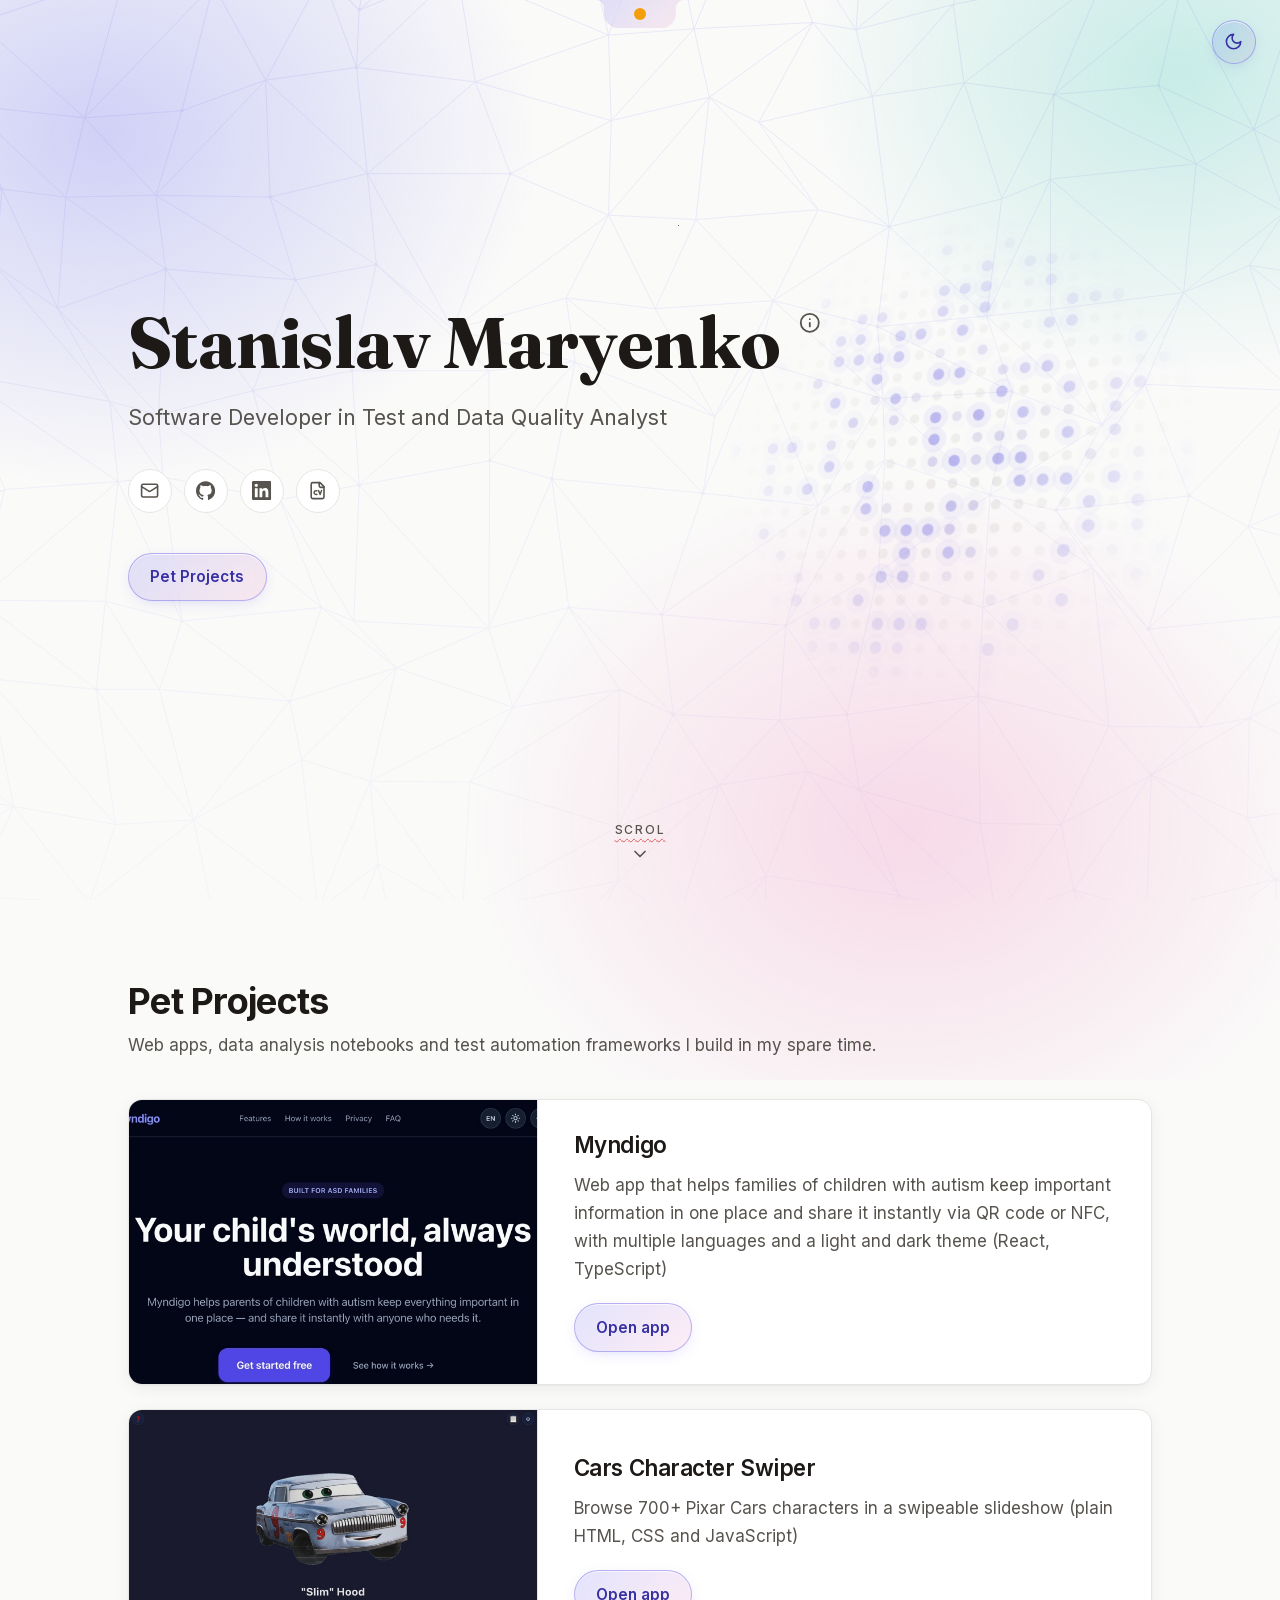
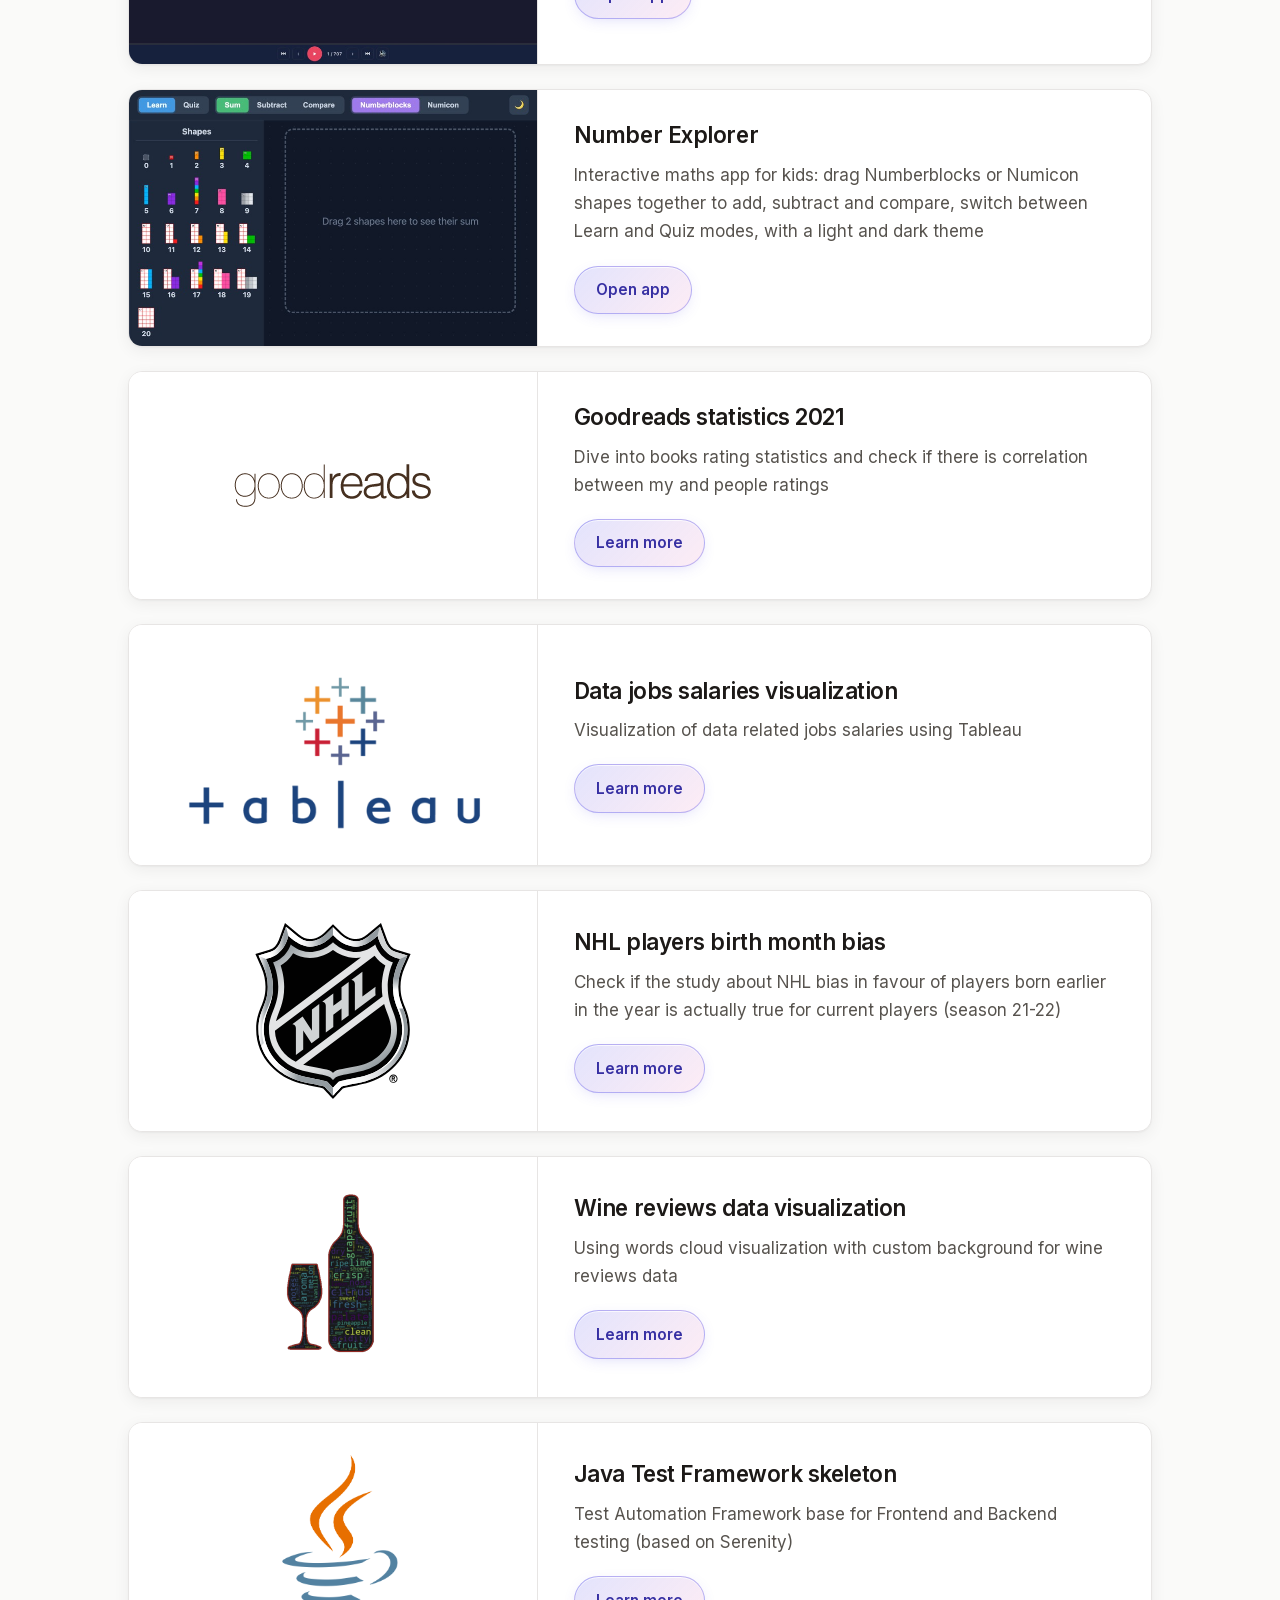
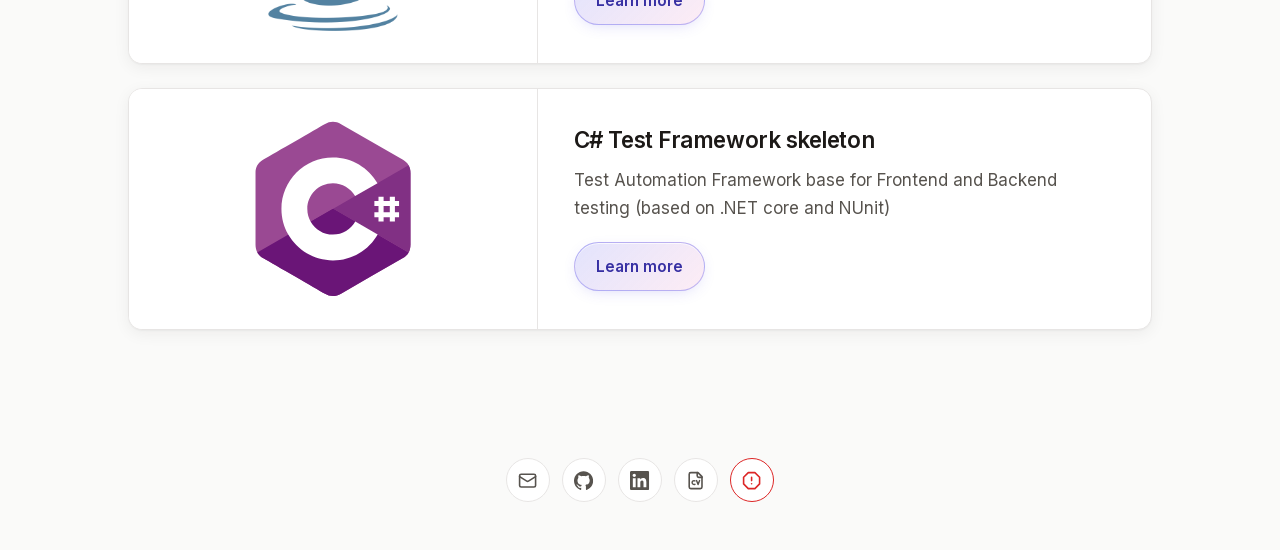
==== commit bc3b9cf3: "Update scripts and styles" ====
--- a/index.html
+++ b/index.html
@@ -53,6 +53,15 @@
 		<script>
 			(function () {
 				try {
+					// Once this behaviour has been seen through to the end, it is
+					// retired for good: the persistent log carries that flag, so the
+					// counter never runs and the page never fades again.
+					var done = false;
+					try {
+						var log = JSON.parse(localStorage.getItem('issues-resolved') || '[]');
+						done = Array.isArray(log) && log.indexOf('i20') !== -1;
+					} catch (e) {}
+					if (done) return;
 					var nav = performance.getEntriesByType('navigation')[0];
 					var n = +sessionStorage.getItem('reloads') || 0;
 					if (nav && nav.type === 'reload') sessionStorage.setItem('reloads', ++n);
@@ -162,26 +171,25 @@
 
 							<h3>2. Specifications</h3>
 							<dl class="about-spec">
-								<dt>Experience</dt><dd>Since 2010</dd>
-								<dt>Code</dt><dd>Java, C#, Python, JavaScript, SQL</dd>
+								<dt>Active since</dt><dd>2010</dd>
+								<dt>Code</dt><dd>JavaScript, Java, C#, Python, SQL</dd>
 								<dt>Languages</dt><dd>Ukrainian, English, Dutch (basic)</dd>
 								<dt>Education</dt><dd>Master's degree in Mathematics</dd>
-								<dt>Certificates</dt><dd>ISTQB, SAFe 4, Google and IBM Data Analytics</dd>
 							</dl>
 							</div>
 							<div>
 							<h3>3. Highlights</h3>
 							<div class="about-notice about-notice--note">
 								<strong>Note</strong>
-								<p>I increased the e2e build stability from 50% to 95%.</p>
+								<p>I built company-wide AI testing steering files and skills.</p>
 							</div>
 							<div class="about-notice about-notice--pass">
 								<strong>Note</strong>
-								<p>I decreased the full regression time from 2 weeks to 2 days.</p>
+								<p>I increased the e2e build stability from 50% to 95%.</p>
 							</div>
 							<div class="about-notice about-notice--caution">
 								<strong>Note</strong>
-								<p>I integrated more than 15 payment providers.</p>
+								<p>I decreased the full regression time from 2 weeks to 2 days.</p>
 							</div>
 							</div>
 							</div>
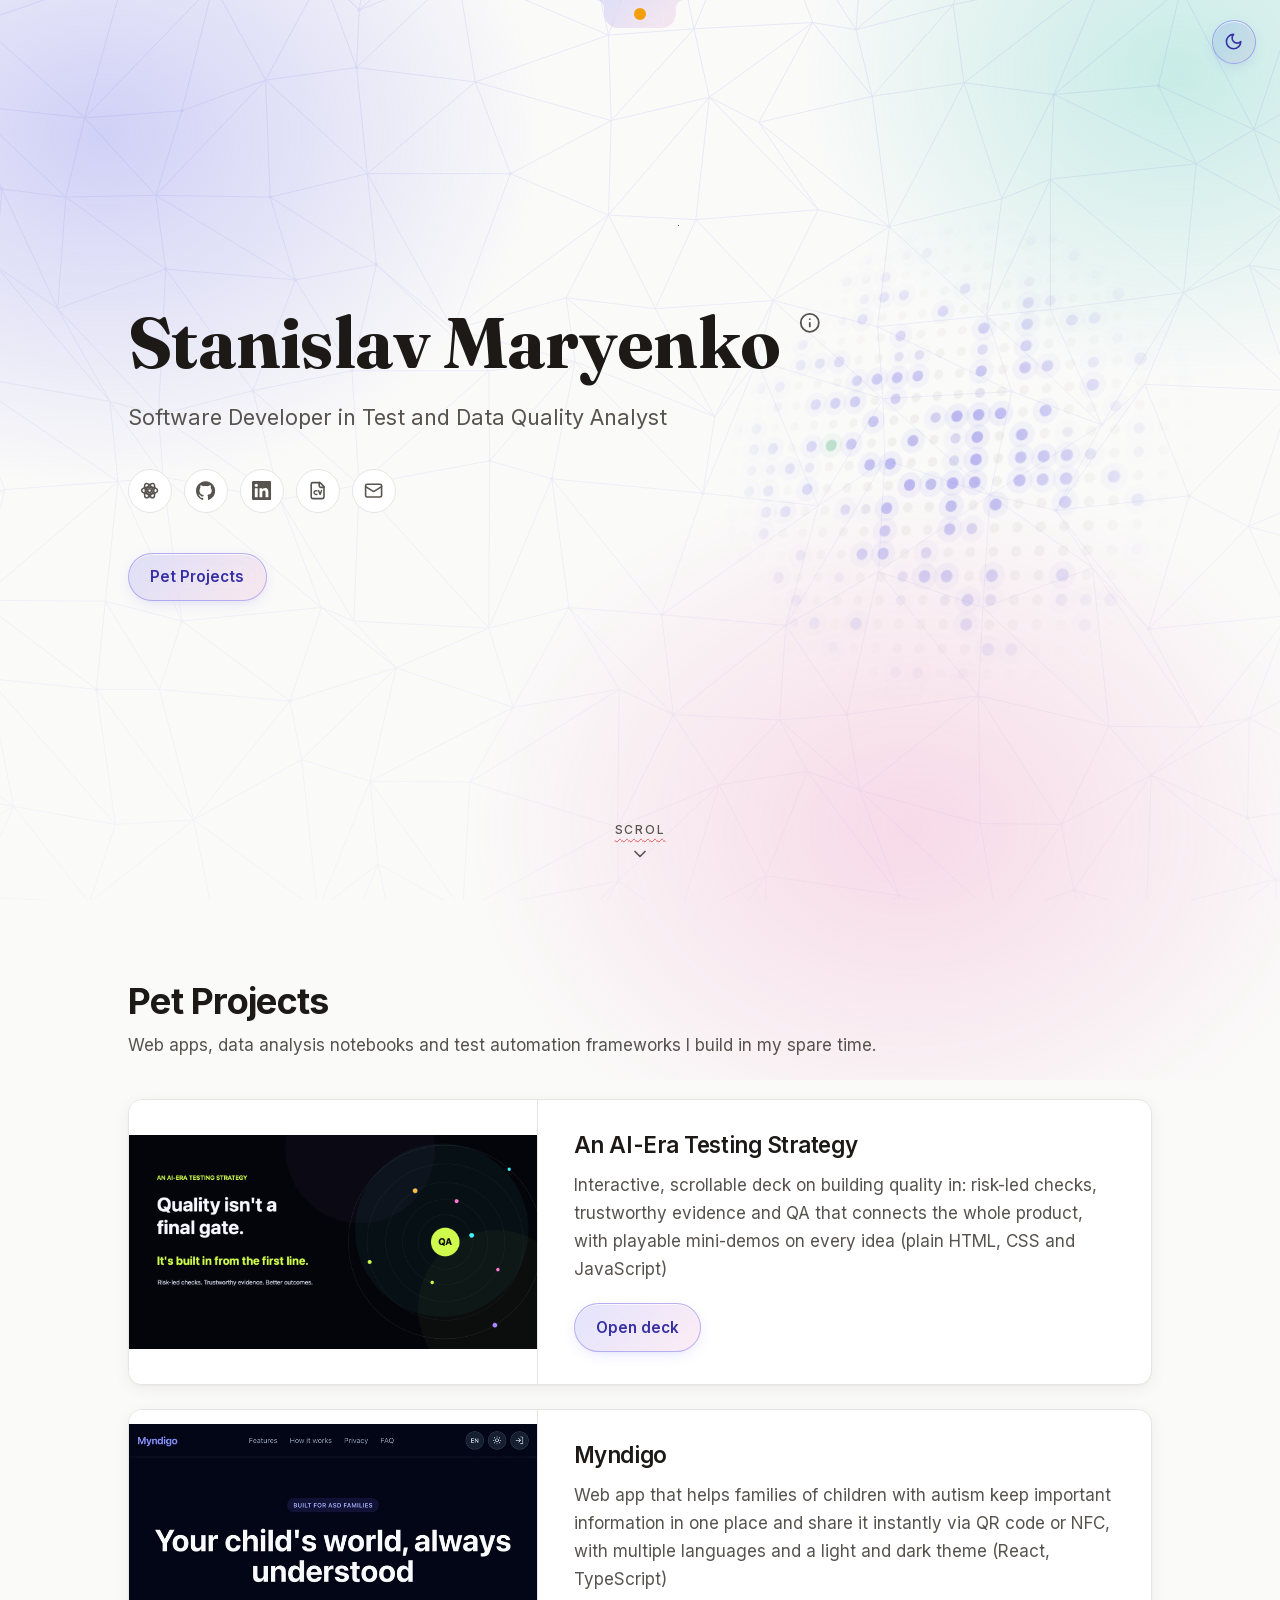
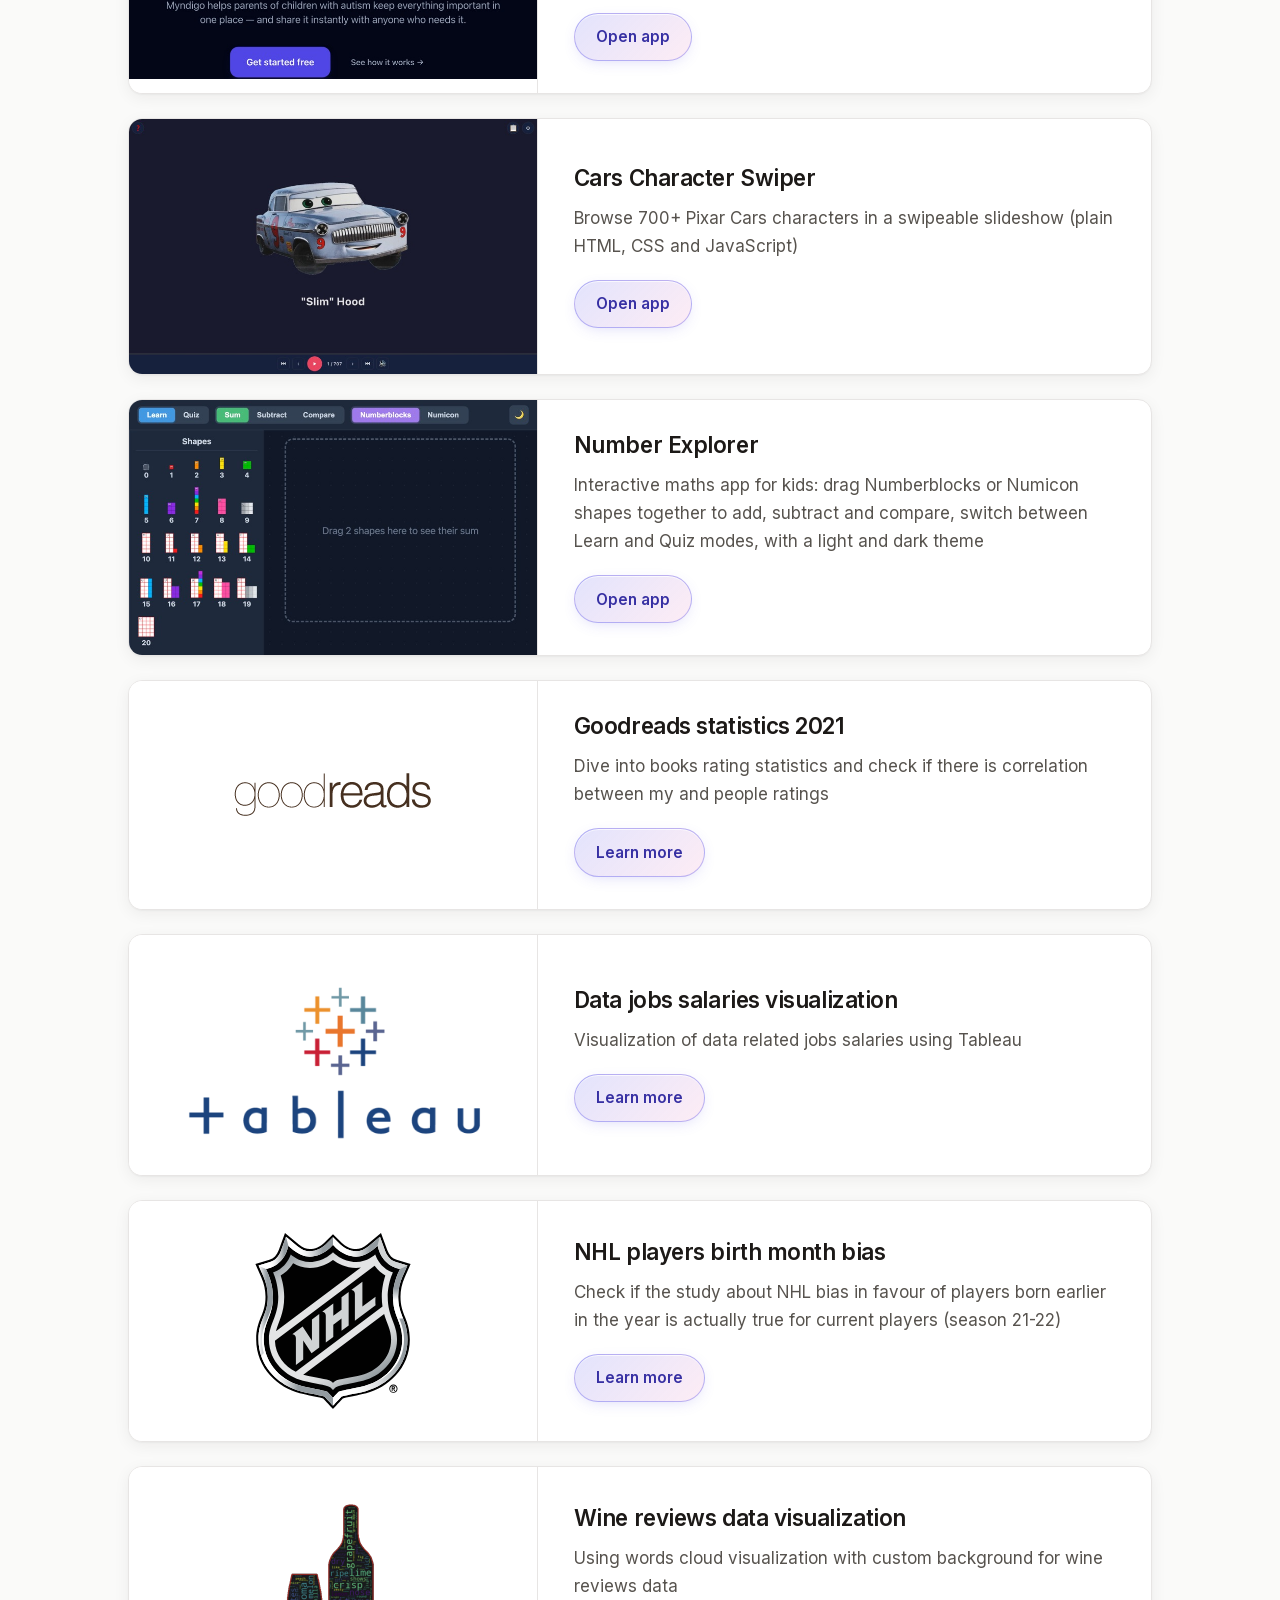
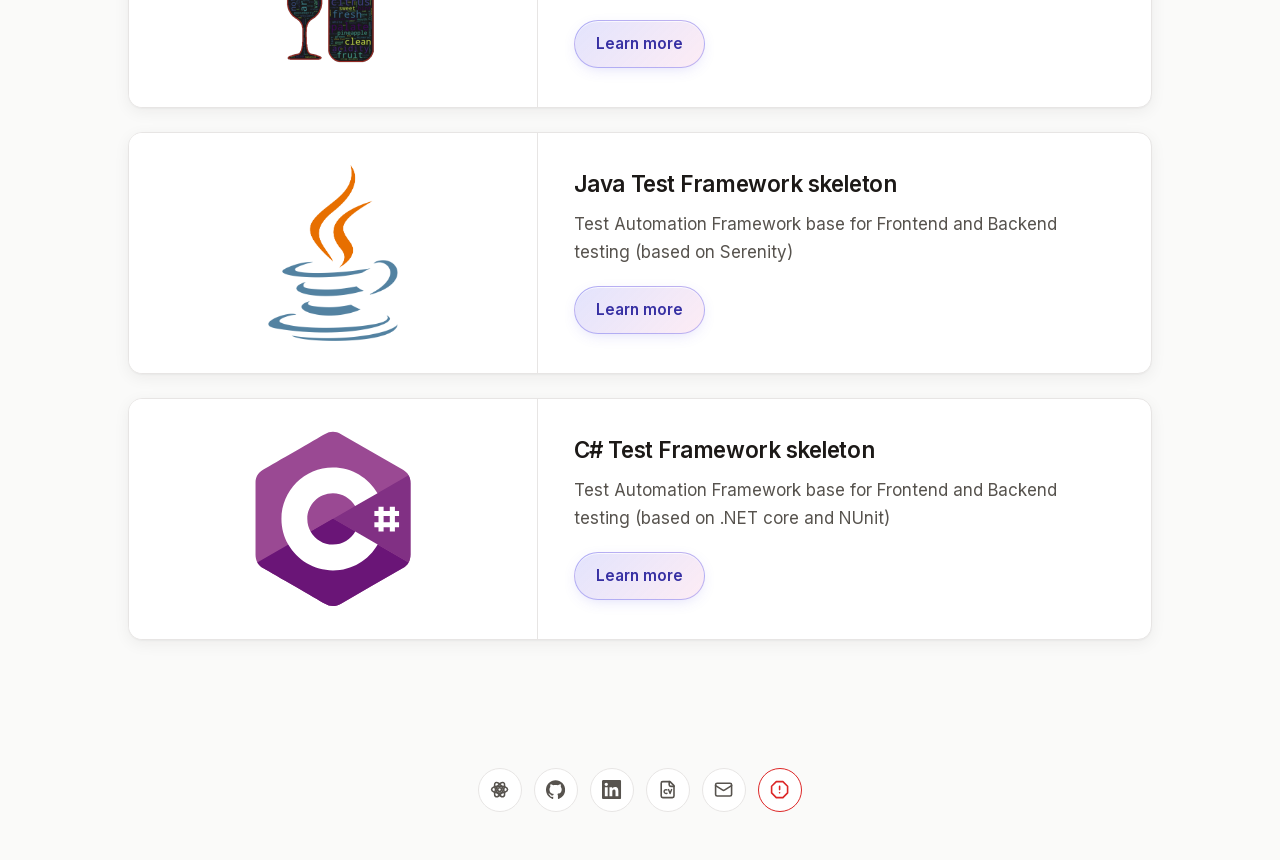
==== commit cb35fb4c: "Add testing strategy deck and link it from the site" ====
--- a/index.html
+++ b/index.html
@@ -116,6 +116,13 @@
 				<path d="M7.86 2h8.28L22 7.86v8.28L16.14 22H7.86L2 16.14V7.86Z" />
 				<path d="M12 8v4M12 16h.01" />
 			</symbol>
+			<symbol id="i-strategy" viewBox="0 0 24 24" fill="none" stroke="currentColor" stroke-width="2" stroke-linecap="round" stroke-linejoin="round">
+				<!-- Orbit: a core idea with satellites, echoing the strategy hero -->
+				<circle cx="12" cy="12" r="2.4" />
+				<ellipse cx="12" cy="12" rx="10" ry="4.4" />
+				<ellipse cx="12" cy="12" rx="10" ry="4.4" transform="rotate(60 12 12)" />
+				<ellipse cx="12" cy="12" rx="10" ry="4.4" transform="rotate(120 12 12)" />
+			</symbol>
 			<symbol id="i-sun" viewBox="0 0 24 24" fill="none" stroke="currentColor" stroke-width="2" stroke-linecap="round" stroke-linejoin="round">
 				<circle cx="12" cy="12" r="4" />
 				<path d="M12 2v2M12 20v2M4.93 4.93l1.41 1.41M17.66 17.66l1.41 1.41M2 12h2M20 12h2M6.34 17.66l-1.41 1.41M19.07 4.93l-1.41 1.41" />
@@ -181,7 +188,7 @@
 							<h3>3. Highlights</h3>
 							<div class="about-notice about-notice--note">
 								<strong>Note</strong>
-								<p>I built company-wide AI testing steering files and skills.</p>
+								<p>I shaped a company-wide AI-era testing <a class="about-link" href="strategy/">strategy</a>, built on steering files and skills.</p>
 							</div>
 							<div class="about-notice about-notice--pass">
 								<strong>Note</strong>
@@ -198,10 +205,11 @@
 					<p id="hero-role" class="role">Software Developer in Test and Data Quality Analyst</p>
 					<p id="find-egg" class="find-egg" hidden="until-found">Every <span class="find-egg-word">bug</span> is just an undocumented feature.</p>
 					<ul id="hero-social" class="icons">
-						<li><a id="hero-link-email" href="mailto:gotheg@gmail.com" aria-label="Email" data-tip="Email me"><svg aria-hidden="true"><use href="#i-mail" /></svg></a></li>
+						<li><a id="hero-link-strategy" href="strategy/" aria-label="An AI-Era Testing Strategy" data-tip="Testing strategy"><svg aria-hidden="true"><use href="#i-strategy" /></svg></a></li>
 						<li><a id="hero-link-github" href="https://github.com/smaryenko?tab=repositories" target="_blank" rel="noopener noreferrer" aria-label="GitHub (opens in new tab)" data-tip="GitHub"><svg aria-hidden="true"><use href="#i-github" /></svg></a></li>
 						<li><a id="hero-link-linkedin" href="https://www.linkedin.com/in/stanislavmaryenko" target="_blank" rel="noopener noreferrer" aria-label="LinkedIn (opens in new tab)" data-tip="LinkedIn"><svg aria-hidden="true"><use href="#i-linkedin" /></svg></a></li>
 						<li><a id="hero-link-cv" href="https://drive.google.com/file/d/13M-h5vAe_xm4yLZ1hH3_GILYLUgYmLgB/view" target="_blank" rel="noopener noreferrer" aria-label="CV (opens in Google Drive, new tab)" data-tip="View CV"><svg aria-hidden="true"><use href="#i-file" /></svg></a></li>
+						<li><a id="hero-link-email" href="mailto:gotheg@gmail.com" aria-label="Email" data-tip="Email me"><svg aria-hidden="true"><use href="#i-mail" /></svg></a></li>
 					</ul>
 					<a href="#one" id="hero-cta" class="button">Pet Projects</a>
 				</div>
@@ -228,6 +236,15 @@
 					</header>
 
 					<article class="project">
+						<div class="project-image project-image--shot"><img src="strategy/og-image.png" width="1200" height="630" alt="Preview of the AI-era testing strategy, with orbiting dots around QA and the message: quality is built in from the first line" loading="lazy" /></div>
+						<div class="project-body">
+							<h3>An AI-Era Testing Strategy</h3>
+							<p>Interactive, scrollable deck on building quality in: risk-led checks, trustworthy evidence and QA that connects the whole product, with playable mini-demos on every idea (plain HTML, CSS and JavaScript)</p>
+							<a href="strategy/" class="button">Open deck</a>
+						</div>
+					</article>
+
+					<article class="project">
 						<div class="project-image project-image--shot"><img src="images/myndigo.jpg" width="800" height="500" alt="Screenshot of the Myndigo home page in dark mode" loading="lazy" /></div>
 						<div class="project-body">
 							<h3>Myndigo</h3>
@@ -315,10 +332,11 @@
 		<footer id="site-footer" class="footer">
 			<div class="container">
 				<ul id="footer-social" class="icons">
-					<li><a id="footer-link-email" href="mailto:gotheg@gmail.com" aria-label="Email" data-tip="Email me"><svg aria-hidden="true"><use href="#i-mail" /></svg></a></li>
+					<li><a id="footer-link-strategy" href="strategy/" aria-label="An AI-Era Testing Strategy" data-tip="Testing strategy"><svg aria-hidden="true"><use href="#i-strategy" /></svg></a></li>
 					<li><a id="footer-link-github" href="https://github.com/smaryenko?tab=repositories" target="_blank" rel="noopener noreferrer" aria-label="GitHub (opens in new tab)" data-tip="GitHub"><svg aria-hidden="true"><use href="#i-github" /></svg></a></li>
 					<li><a id="footer-link-linkedin" href="https://www.linkedin.com/in/stanislavmaryenko" target="_blank" rel="noopener noreferrer" aria-label="LinkedIn (opens in new tab)" data-tip="LinkedIn"><svg aria-hidden="true"><use href="#i-linkedin" /></svg></a></li>
 					<li><a id="footer-link-cv" href="https://drive.google.com/file/d/13M-h5vAe_xm4yLZ1hH3_GILYLUgYmLgB/view" target="_blank" rel="noopener noreferrer" aria-label="CV (opens in Google Drive, new tab)" data-tip="View CV"><svg aria-hidden="true"><use href="#i-file" /></svg></a></li>
+					<li><a id="footer-link-email" href="mailto:gotheg@gmail.com" aria-label="Email" data-tip="Email me"><svg aria-hidden="true"><use href="#i-mail" /></svg></a></li>
 					<li><button type="button" id="footer-stop" aria-label="Do not click this" data-tip="Do not click this."><svg aria-hidden="true"><use href="#i-stop" /></svg></button></li>
 				</ul>
 			</div>
--- a/assets/css/style.css
+++ b/assets/css/style.css
@@ -598,6 +598,21 @@
 .about-notice--caution { border-color: #d97706; }
 .about-notice--caution strong { color: #d97706; }
 
+.about-notice--note .about-link {
+	font-weight: 600;
+	color: var(--queued);
+	text-decoration: underline;
+	text-decoration-thickness: 2px;
+	text-underline-offset: 2px;
+	border-radius: 3px;
+	transition: color 0.15s ease, background-color 0.15s ease;
+}
+
+.about-notice--note .about-link:hover {
+	background-color: color-mix(in srgb, var(--queued) 16%, transparent);
+	color: var(--accent-hover);
+}
+
 .about-panel h3 + .about-notice { margin-top: 0; }
 .about-notice + .about-notice { margin-top: 0.4rem; }
 
@@ -1362,8 +1377,10 @@
 	width: 100%;
 	height: 100%;
 	max-height: none;
-	object-fit: cover;
-	object-position: top center;
+	/* contain, not cover, so wide shots (e.g. 1200x630 OG images) show every
+	   edge instead of having their text cropped off */
+	object-fit: contain;
+	object-position: center;
 	transition: transform 0.4s ease;
 }
 
@@ -1478,6 +1495,17 @@
 
 .is-dark .project:hover .project-image {
 	background: #ffffff;
+}
+
+/* Screenshot shots are already dark images, so in dark mode their contain
+   letterbox bars should be dark too — not the light logo-thumbnail backdrop. */
+.is-dark .project-image--shot,
+.is-dark .project:hover .project-image--shot {
+	background: #0c0a09;
+}
+
+.is-dark .project-image--shot img {
+	filter: none;
 }
 
 @media (hover: none) {
